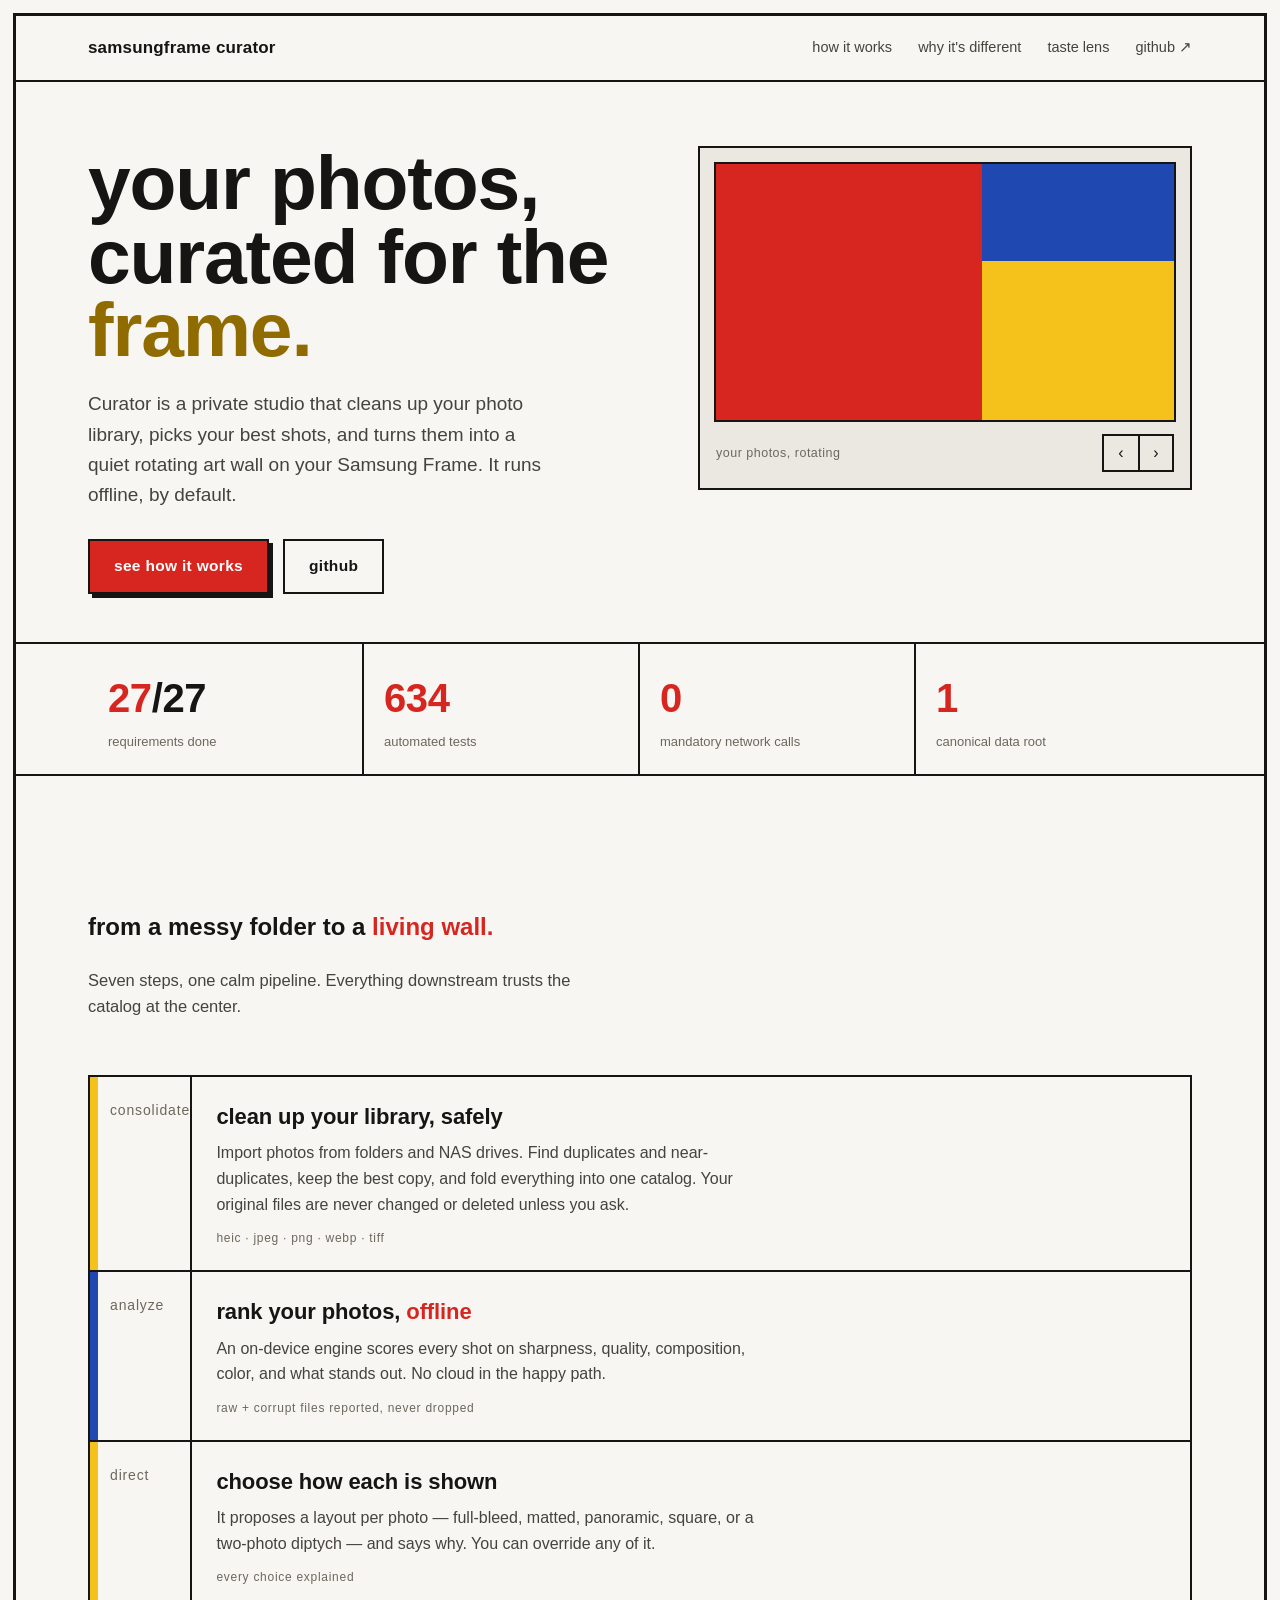
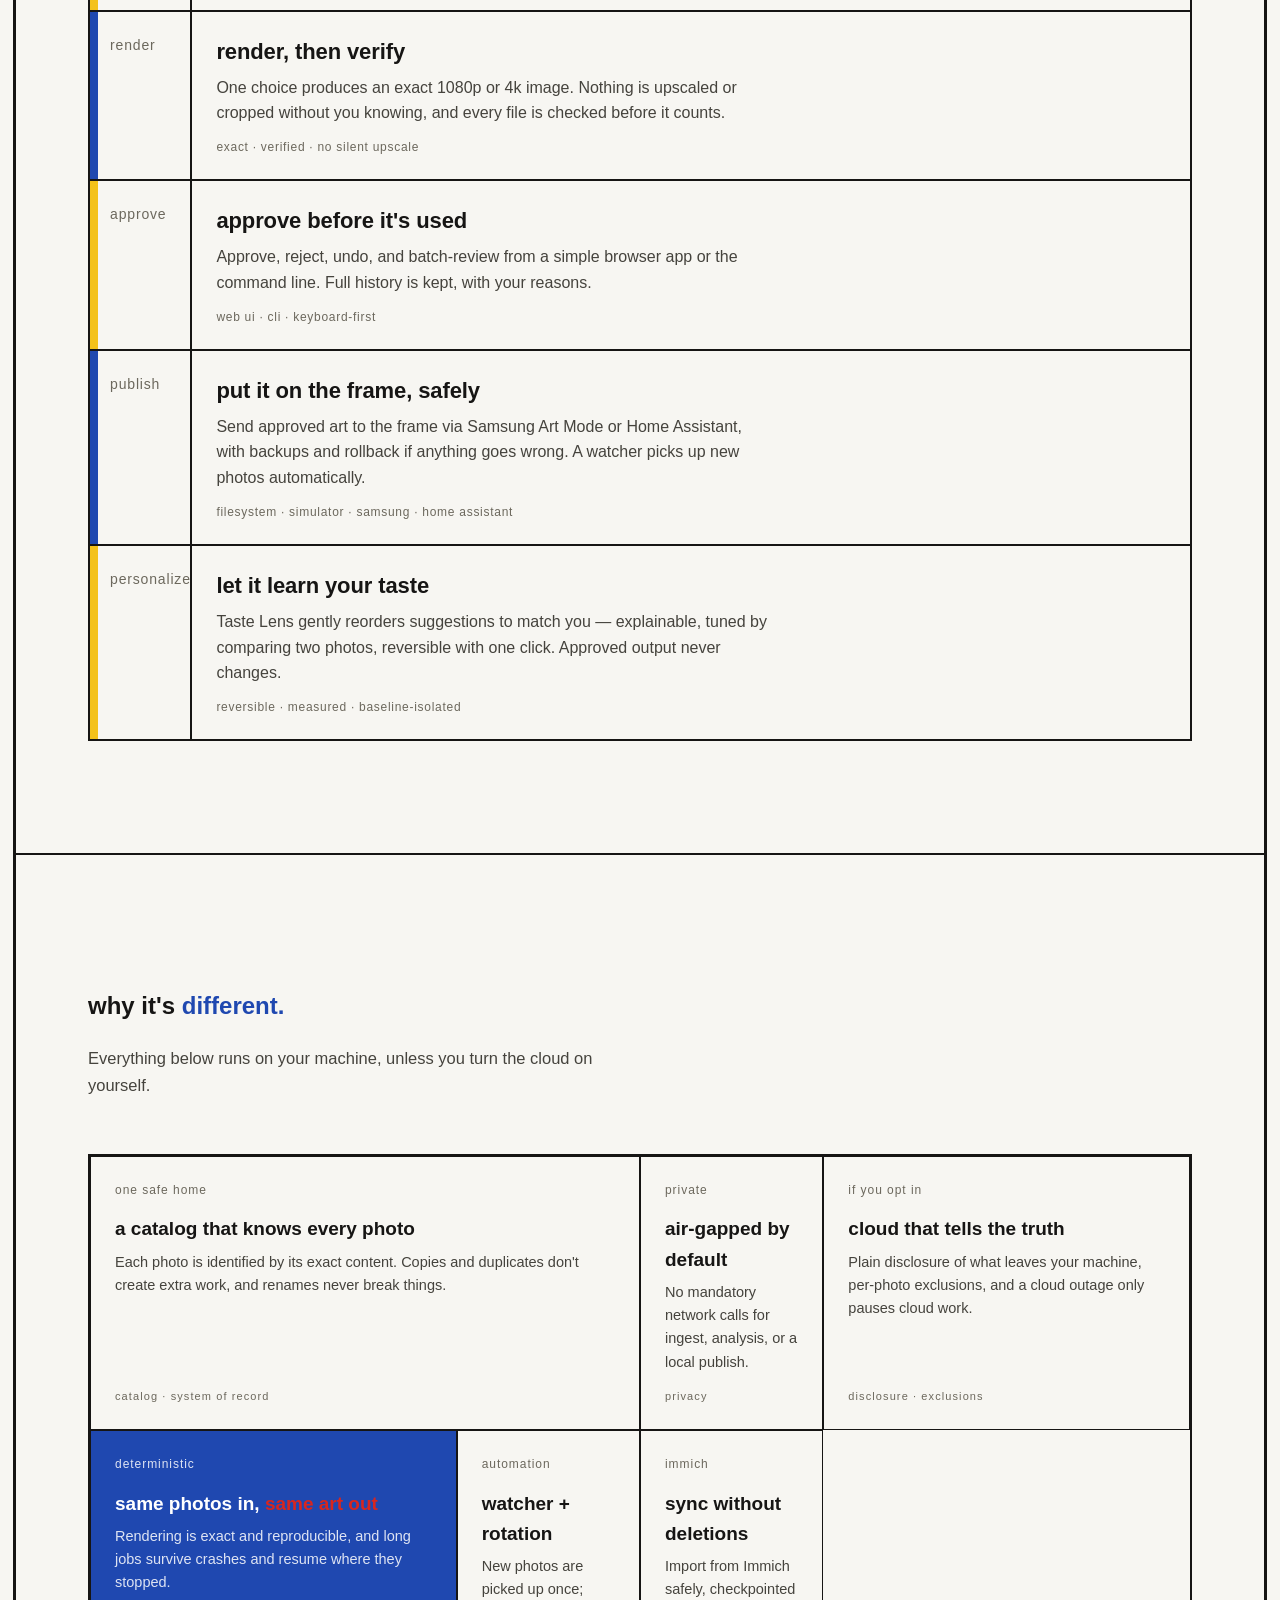
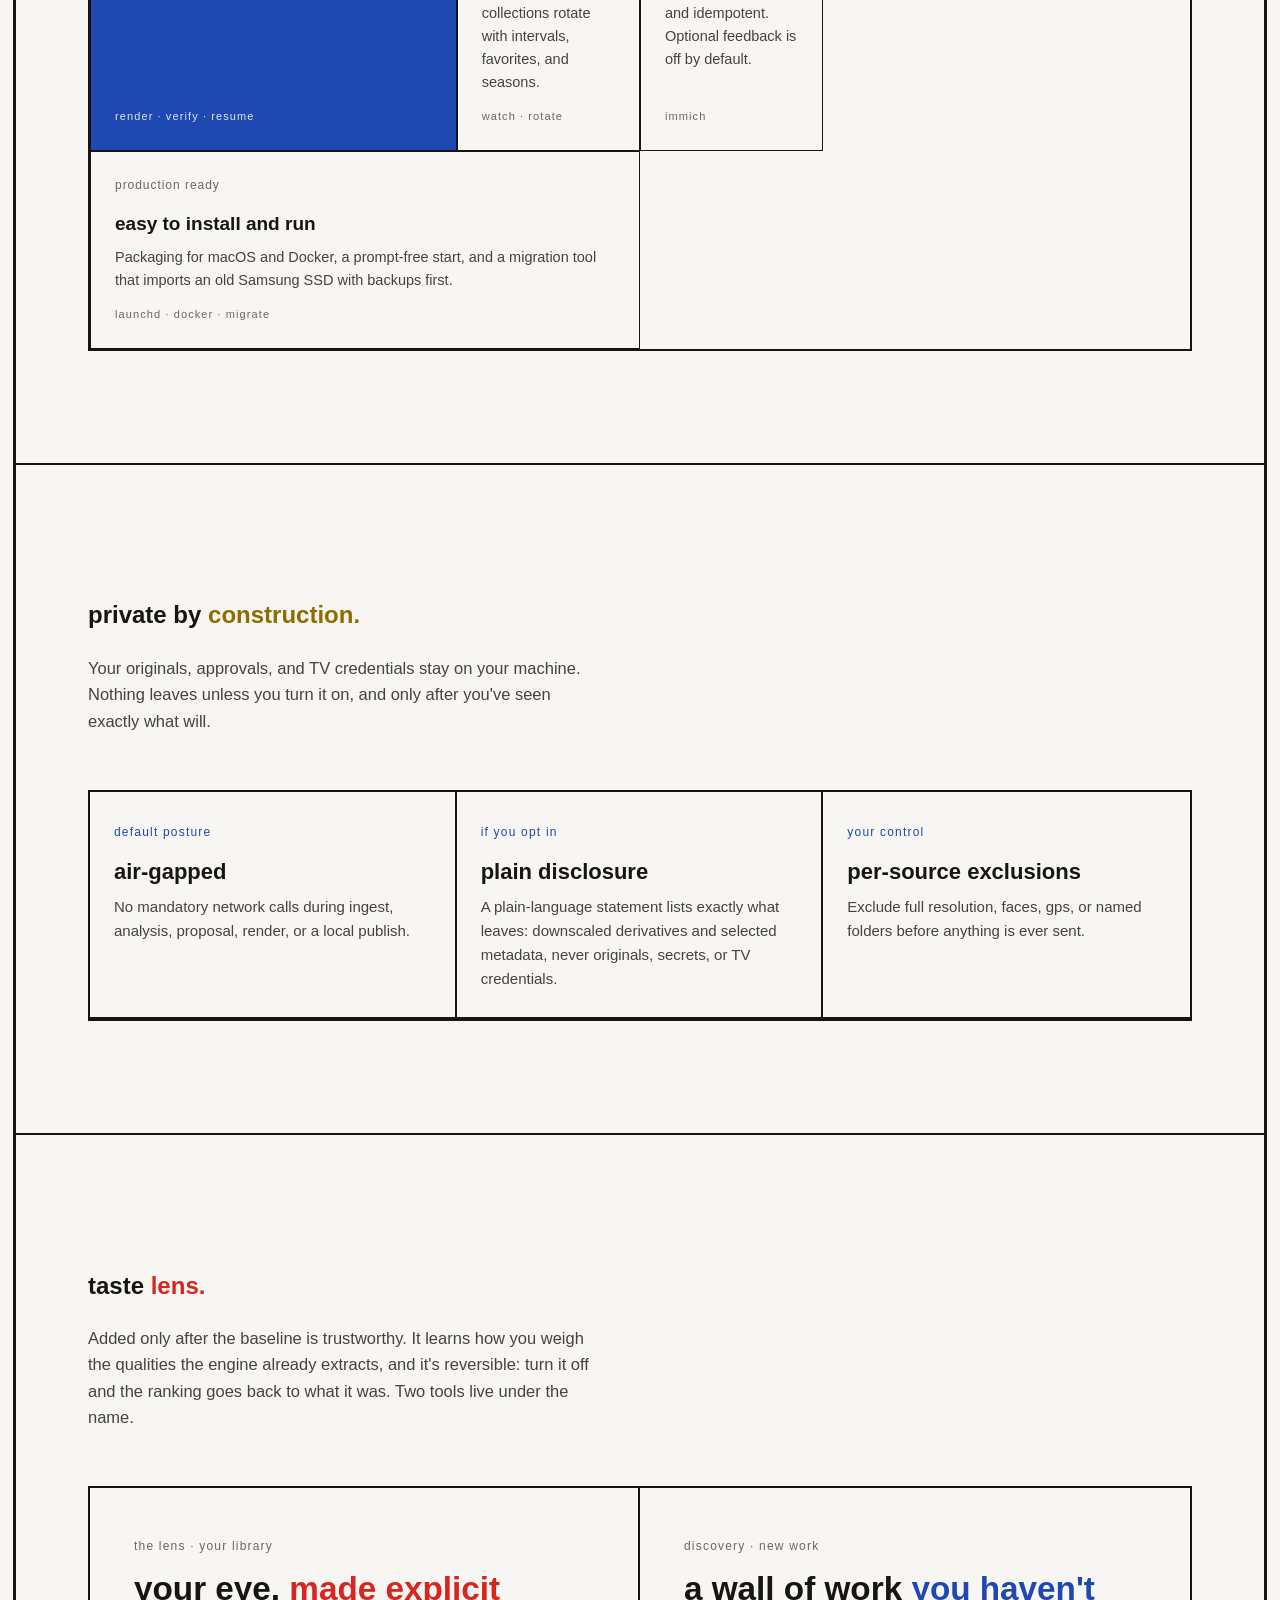
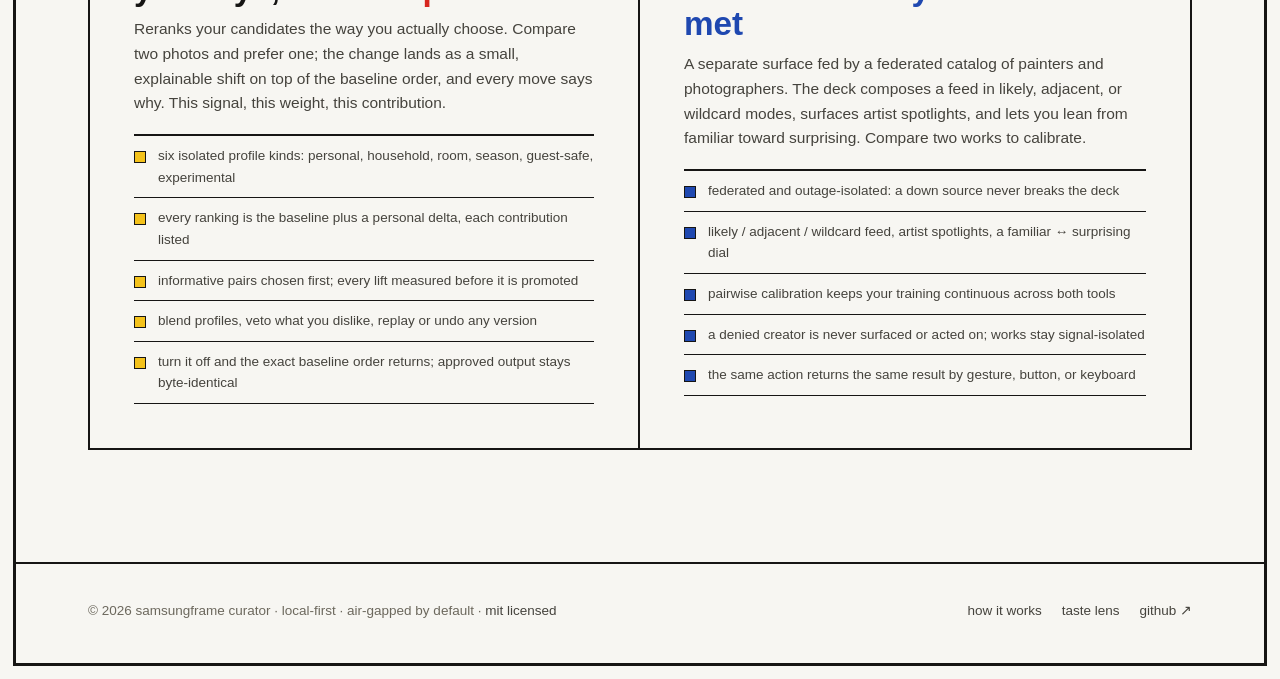
==== docs/index.html @ 58da8a94 "docs: redesign landing page as a Rietveld/De Stijl sliding-plane composition (impeccable v4.0.4)" ====
<!DOCTYPE html>
<html lang="en">
<head>
<meta charset="utf-8" />
<meta name="viewport" content="width=device-width, initial-scale=1" />
<meta name="color-scheme" content="light" />
<meta name="description" content="SamsungFrame Curator — a private, offline studio that turns your photo library into a rotating art wall on a Samsung Frame." />
<title>SamsungFrame Curator — your photos, curated for the frame</title>
<style>
  :root{
    --paper:#f7f6f2;
    --plane:#eae8e1;
    --plane-2:#d8d5cb;
    --ink:#161514;
    --ink-soft:#45433d;
    --mute:#6c685d;
    --yellow-ink:#8f6b00;
    --line:#161514;
    --red:#d7261f;
    --yellow:#f4c21b;
    --blue:#1f48b0;
    --r:0px;
    --font:"Futura","Century Gothic","Trebuchet MS","Helvetica Neue",Arial,sans-serif;
  }
  *{box-sizing:border-box}
  html{scroll-behavior:smooth}
  body{
    margin:0;background:var(--paper);color:var(--ink);
    font-family:var(--font);line-height:1.6;-webkit-font-smoothing:antialiased;
    -webkit-text-size-adjust:100%;text-rendering:optimizeLegibility;
  }
  /* the frame: one black structural border around the whole composition */
  .frame-shell{border:2px solid var(--ink);margin:14px;outline:1px solid var(--ink)}
  .frame-shell>*{border:0}
  a{color:var(--ink);text-decoration:none;border-bottom:1px solid transparent}
  a:hover{border-bottom-color:var(--ink)}
  ::selection{background:var(--yellow);color:var(--ink)}

  .wrap{max-width:1200px;margin:0 auto;padding:0 clamp(18px,4vw,48px)}
  .mono{font-variant-numeric:tabular-nums}

  /* nav: one continuous plane, partition by black rules */
  nav.nav{border-bottom:2px solid var(--ink)}
  .nav-inner{display:flex;align-items:center;justify-content:space-between;height:64px;gap:16px}
  .brand{font-size:17px;font-weight:600;letter-spacing:.01em;text-transform:lowercase}
  .brand b{font-weight:600}
  .nav-links{display:flex;gap:26px;font-size:14.5px}
  .nav-links a{color:var(--ink-soft);border-bottom:0}
  .nav-links a:hover{color:var(--ink);border-bottom:2px solid var(--ink)}
  @media(max-width:760px){.nav-links{display:none}}

  /* ---------- first viewport: the room ---------- */
  header.hero{padding:clamp(28px,5vw,64px) 0 clamp(24px,4vw,48px)}
  .hero-inner{display:grid;grid-template-columns:minmax(0,1.05fr) minmax(0,.95fr);gap:clamp(24px,5vw,64px);align-items:start}
  h1{
    margin:0 0 22px;font-size:clamp(40px,6vw,78px);line-height:.96;letter-spacing:-.015em;
    font-weight:600;text-transform:lowercase;text-wrap:balance;
  }
  h1 .red{color:var(--red)}
  h1 .blue{color:var(--blue)}
  h1 .yellow{color:var(--yellow-ink)}
  .lede{margin:0 0 28px;font-size:clamp(16px,1.8vw,19px);color:var(--ink-soft);max-width:44ch}
  .cta-row{display:flex;gap:14px;align-items:center;flex-wrap:wrap}
  /* primary color only on the moving edge: the CTA is a red plane */
  .cta{
    display:inline-block;padding:13px 24px;background:var(--red);color:#fff;
    font-weight:600;font-size:15.5px;letter-spacing:.02em;border:2px solid var(--ink);
    text-transform:lowercase;box-shadow:4px 4px 0 var(--ink);transition:transform .14s ease-out;
  }
  .cta:hover{transform:translate(1px,1px);border-bottom:2px solid var(--ink)}
  .cta:active{transform:translate(3px,3px);box-shadow:1px 1px 0 var(--ink)}
  .cta.ghost{background:var(--paper);color:var(--ink);box-shadow:none}
  .cta.ghost:hover{background:var(--plane)}

  /* the frame-on-the-page: a live art plane you operate */
  .stage{position:relative;border:2px solid var(--ink);background:var(--plane);padding:14px}
  .art-pane{position:relative;aspect-ratio:16/9;overflow:hidden;border:2px solid var(--ink);background:#eeece4}
  .art-pane .photo{
    position:absolute;inset:0;transition:transform .45s cubic-bezier(.16,1,.3,1),opacity .45s;
  }
  .art-pane .photo.p1{transform:translateX(0);opacity:1}
  .art-pane .photo.p2{transform:translateX(102%);opacity:0}
  /* each "artwork" is a De Stijl composition in the world's palette */
  .comp{width:100%;height:100%;position:relative;overflow:hidden}
  .comp.c1{background:var(--paper)}
  .comp.c1 .b1{position:absolute;left:0;top:0;width:58%;height:100%;background:var(--red)}
  .comp.c1 .b2{position:absolute;right:0;bottom:0;width:42%;height:62%;background:var(--yellow)}
  .comp.c1 .b3{position:absolute;right:0;top:0;width:42%;height:38%;background:var(--blue)}
  .comp.c2{background:var(--paper)}
  .comp.c2 .b1{position:absolute;left:0;bottom:0;width:100%;height:24%;background:var(--ink)}
  .comp.c2 .b2{position:absolute;right:12%;top:0;width:26%;height:100%;background:var(--red)}
  .comp.c3{background:var(--plane-2)}
  .comp.c3 .b1{position:absolute;inset:0 0 0 0;background:radial-gradient(120% 100% at 70% 10%,var(--yellow),var(--red) 60%,var(--blue) 120%)}
  .stage-caption{display:flex;justify-content:space-between;align-items:center;gap:12px;padding:12px 2px 2px}
  .stage-caption .label{font-size:12.5px;letter-spacing:.04em;color:var(--mute);text-transform:lowercase}
  .stage-ctrl{display:flex;gap:0;border:2px solid var(--ink)}
  .stage-ctrl button{
    appearance:none;border:0;background:transparent;cursor:pointer;padding:0;width:34px;height:34px;
    font:inherit;color:var(--ink);display:grid;place-items:center;font-size:16px;
  }
  .stage-ctrl button + button{border-left:2px solid var(--ink)}
  .stage-ctrl button:hover{background:var(--yellow)}
  .stage-ctrl button:focus-visible{outline:2px solid var(--blue);outline-offset:-2px}

  /* ---------- metric band: a row of planes ---------- */
  .metrics{border-top:2px solid var(--ink);border-bottom:2px solid var(--ink)}
  .metrics .row{display:grid;grid-template-columns:repeat(4,1fr)}
  .metric{border-right:2px solid var(--ink);padding:22px 20px;background:var(--paper)}
  .metric:last-child{border-right:0}
  .metric b{font-size:clamp(26px,3.4vw,40px);font-weight:600;letter-spacing:-.01em}
  .metric b span{color:var(--red)}
  .metric small{display:block;font-size:13px;color:var(--mute);margin-top:2px;text-transform:lowercase}
  @media(max-width:760px){.metrics .row{grid-template-columns:repeat(2,1fr)}.metric:nth-child(2){border-right:0}}

  /* ---------- sections ---------- */
  section.block{padding:clamp(56px,9vw,112px) 0;border-bottom:2px solid var(--ink)}
  .sec-head{max-width:60ch;margin-bottom:clamp(30px,5vw,56px)}
  h2.sec{margin:0 0 12px;font-size:clamp(30px,4.6vw,56px);line-height:1.0;letter-spacing:-.012em;font-weight:600;text-transform:lowercase}
  .sec-sub{margin:0;font-size:16.5px;color:var(--ink-soft);max-width:56ch}

  /* the pipeline as sliding planes */
  .pipe{display:grid;grid-template-columns:1fr;border:2px solid var(--ink)}
  .step{display:grid;grid-template-columns:clamp(56px,8vw,120px) 1fr;border-bottom:2px solid var(--ink);background:var(--paper);position:relative}
  .step:last-child{border-bottom:0}
  .step .no{display:flex;align-items:flex-start;padding:22px 0 22px 20px;font-size:14px;letter-spacing:.06em;color:var(--mute);text-transform:lowercase;border-right:2px solid var(--ink)}
  .step .body{padding:22px 24px}
  .step h3{margin:0 0 6px;font-size:22px;font-weight:600;letter-spacing:-.005em;text-transform:lowercase}
  .step h3 em{font-style:normal;color:var(--red)}
  .step p{margin:0;max-width:62ch;color:var(--ink-soft)}
  .step .meta{margin-top:12px;font-size:12px;letter-spacing:.06em;color:var(--mute);text-transform:lowercase}
  /* a color joint on the moving edge of every other step */
  .step:nth-child(odd)::before{content:"";position:absolute;left:0;top:0;bottom:0;width:8px;background:var(--yellow)}
  .step:nth-child(even)::before{content:"";position:absolute;left:0;top:0;bottom:0;width:8px;background:var(--blue)}
  @media(max-width:760px){.step{grid-template-columns:1fr}.step .no{border-right:0;padding:16px 20px 0}}

  /* features: a De Stijl composition grid */
  .compo{display:grid;grid-template-columns:repeat(6,1fr);gap:0;border:2px solid var(--ink)}
  .cell{border:1px solid var(--ink);padding:24px;background:var(--paper);display:flex;flex-direction:column;min-height:170px}
  .cell .tag{margin-bottom:14px;font-size:12px;letter-spacing:.08em;color:var(--mute);text-transform:lowercase}
  .cell h3{margin:0 0 6px;font-size:19px;font-weight:600;text-transform:lowercase}
  .cell h3 em{font-style:normal;color:var(--red)}
  .cell p{margin:0;font-size:14.5px;color:var(--ink-soft)}
  .cell .idx{margin-top:auto;padding-top:14px;font-size:11px;letter-spacing:.1em;color:var(--mute);text-transform:lowercase}
  .cell.wide3{grid-column:span 3}
  .cell.wide2{grid-column:span 2}
  .cell.red{background:var(--red);color:#fff}
  .cell.red .tag,.cell.red p,.cell.red .idx{color:rgba(255,255,255,.85)}
  .cell.red h3 em{color:#ffe08a}
  .cell.yellow{background:var(--yellow);color:var(--ink)}
  .cell.yellow .tag,.cell.yellow p,.cell.yellow .idx{color:rgba(22,21,20,.78)}
  .cell.blue{background:var(--blue);color:#fff}
  .cell.blue .tag,.cell.blue p,.cell.blue .idx{color:rgba(255,255,255,.85)}
  .cell.ink{background:var(--ink);color:var(--paper)}
  .cell.ink .tag,.cell.ink p,.cell.ink .idx{color:rgba(247,246,242,.72)}
  @media(max-width:860px){.compo{grid-template-columns:1fr}.cell.wide3,.cell.wide2{grid-column:span 1}}

  /* principles */
  .principles{display:grid;grid-template-columns:repeat(3,1fr);gap:0;border:2px solid var(--ink)}
  .principle{padding:26px 24px;border-right:2px solid var(--ink);border-bottom:2px solid var(--ink);background:var(--paper)}
  .principle:last-child{border-right:0}
  .principle .pno{font-size:12px;letter-spacing:.1em;color:var(--blue);text-transform:lowercase}
  .principle h3{margin:10px 0 6px;font-size:22px;font-weight:600;text-transform:lowercase}
  .principle p{margin:0;font-size:15px;color:var(--ink-soft)}
  @media(max-width:760px){.principles{grid-template-columns:1fr}.principle{border-right:0}}

  /* taste: two sliding planes */
  .duo{display:grid;grid-template-columns:1fr 1fr;gap:0;border:2px solid var(--ink)}
  .panel{border-right:2px solid var(--ink);padding:clamp(26px,4vw,44px);background:var(--paper)}
  .panel:last-child{border-right:0}
  .panel .pmeta{font-size:12px;letter-spacing:.1em;color:var(--mute);text-transform:lowercase}
  .panel h3{margin:14px 0 10px;font-size:clamp(24px,2.6vw,34px);line-height:1.05;font-weight:600;text-transform:lowercase}
  .panel h3 em{font-style:normal;color:var(--red)}
  .panel > p{margin:0 0 18px;color:var(--ink-soft);font-size:15.5px}
  .panel .dlist{list-style:none;margin:0;padding:0;border-top:2px solid var(--ink)}
  .panel .dlist li{display:flex;gap:12px;padding:9px 0;border-bottom:1px solid var(--ink);font-size:13.5px;color:var(--ink-soft)}
  .panel .dlist li::before{content:"";width:10px;height:10px;flex:0 0 auto;margin-top:6px;background:var(--yellow);border:1px solid var(--ink)}
  .panel.blue h3 em{color:var(--blue)}
  .panel.blue .dlist li::before{background:var(--blue)}
  @media(max-width:760px){.duo{grid-template-columns:1fr}.panel{border-right:0;border-bottom:2px solid var(--ink)}.panel:last-child{border-bottom:0}}

  footer{border-top:2px solid var(--ink);padding:36px 0 40px}
  .foot{display:flex;justify-content:space-between;gap:16px;flex-wrap:wrap;color:var(--mute);font-size:13.5px}
  .foot .right{display:flex;gap:20px}
  .foot a{color:var(--ink-soft)}

  /* sliding reveals — safe by default: only the .js-io class (added by JS
     when IntersectionObserver is confirmed) opts into hiding + animating */
  html:not(.js-io) .slide{opacity:1;transform:none}
  .js-io .slide{opacity:0}
  .js-io .slide.from-l{transform:translateX(-28px)}
  .js-io .slide.from-r{transform:translateX(28px)}
  .js-io .slide.in{opacity:1;transform:none;transition:opacity .5s ease-out,transform .5s cubic-bezier(.16,1,.3,1)}

  @media(prefers-reduced-motion:reduce){
    html{scroll-behavior:auto}
    .slide,.slide.from-l,.slide.from-r{opacity:1;transform:none;transition:none}
    .art-pane .photo{transition:none}
  }
</style>
</head>
<body>
<!-- THESIS: A composition you operate, in the language of De Stijl — the page is one continuous room of sliding planes, not a hero-with-cards. It refuses the category default of a dark tool landing with a feature grid. OWN-WORLD: white and gray planes on paper, black structural frame lines around every plane, red/yellow/blue rationed strictly to the edges that actually move (the CTA, the live frame demo, section joints). Lowercase geometric sans (Futura) set flush to plane edges; text blocks are rectangles in the composition; asymmetric balance ruled by primary-color joints. STORY: a frame owner understands their photos become a quiet rotating art wall that runs offline, is exact, and learns taste — and they can operate the composition (slide the art plane) to feel it. FIRST VIEWPORT: left column, lowercase headline with the three primary colors on key words, one-line lede, red CTA plane; right column, a live framed art plane with a slide control — the mechanism demonstrated at the scale it has in life. FORM: Rietveld sliding planes, position 5 of the grounded list, seed key 73dbfddf. FINISH: unreviewed and undocumented is unfinished; this build ends with the finish review, the verdict, and DESIGN.md. -->
<div class="frame-shell">

<nav class="nav">
  <div class="wrap nav-inner">
    <div class="brand">samsungframe <b>curator</b></div>
    <div class="nav-links">
      <a href="#how">how it works</a>
      <a href="#why">why it's different</a>
      <a href="#taste">taste lens</a>
      <a href="https://github.com/rohanpandula/samsungframe-curator" target="_blank" rel="noopener">github ↗</a>
    </div>
  </div>
</nav>

<header class="hero">
  <div class="wrap hero-inner">
    <div>
      <h1>your photos,<br>curated for the <span class="yellow">frame.</span></h1>
      <p class="lede">Curator is a private studio that cleans up your photo library, picks your best shots, and turns them into a quiet rotating art wall on your Samsung Frame. It runs offline, by default.</p>
      <div class="cta-row">
        <a class="cta" href="#how">see how it works</a>
        <a class="cta ghost" href="https://github.com/rohanpandula/samsungframe-curator" target="_blank" rel="noopener">github</a>
      </div>
    </div>
    <div class="stage slide from-r">
      <div class="art-pane" aria-label="demo: your photos rotating on the frame">
        <div class="photo p1"><div class="comp c1"><div class="b1"></div><div class="b2"></div><div class="b3"></div></div></div>
        <div class="photo p2"><div class="comp c2"><div class="b1"></div><div class="b2"></div></div></div>
        <div class="photo p2"><div class="comp c3"><div class="b1"></div></div></div>
      </div>
      <div class="stage-caption">
        <span class="label">your photos, rotating</span>
        <div class="stage-ctrl" role="group" aria-label="rotate demo artwork">
          <button type="button" aria-label="previous artwork">‹</button>
          <button type="button" aria-label="next artwork">›</button>
        </div>
      </div>
    </div>
  </div>
</header>

<section class="metrics" aria-label="project status">
  <div class="wrap">
    <div class="row">
      <div class="metric"><b><span>27</span>/27</b><small>requirements done</small></div>
      <div class="metric"><b><span>634</span></b><small>automated tests</small></div>
      <div class="metric"><b><span>0</span></b><small>mandatory network calls</small></div>
      <div class="metric"><b><span>1</span></b><small>canonical data root</small></div>
    </div>
  </div>
</section>

<section class="block" id="how">
  <div class="wrap">
    <div class="sec-head slide">
      <h2>from a messy folder to a <span style="color:var(--red)">living wall.</span></h2>
      <p class="sec-sub">Seven steps, one calm pipeline. Everything downstream trusts the catalog at the center.</p>
    </div>
    <div class="pipe">
      <div class="step slide"><span class="no">consolidate</span><div class="body"><h3>clean up your library, safely</h3><p>Import photos from folders and NAS drives. Find duplicates and near-duplicates, keep the best copy, and fold everything into one catalog. Your original files are never changed or deleted unless you ask.</p><div class="meta">heic · jpeg · png · webp · tiff</div></div></div>
      <div class="step slide"><span class="no">analyze</span><div class="body"><h3>rank your photos, <em>offline</em></h3><p>An on-device engine scores every shot on sharpness, quality, composition, color, and what stands out. No cloud in the happy path.</p><div class="meta">raw + corrupt files reported, never dropped</div></div></div>
      <div class="step slide"><span class="no">direct</span><div class="body"><h3>choose how each is shown</h3><p>It proposes a layout per photo — full-bleed, matted, panoramic, square, or a two-photo diptych — and says why. You can override any of it.</p><div class="meta">every choice explained</div></div></div>
      <div class="step slide"><span class="no">render</span><div class="body"><h3>render, then verify</h3><p>One choice produces an exact 1080p or 4k image. Nothing is upscaled or cropped without you knowing, and every file is checked before it counts.</p><div class="meta">exact · verified · no silent upscale</div></div></div>
      <div class="step slide"><span class="no">approve</span><div class="body"><h3>approve before it's used</h3><p>Approve, reject, undo, and batch-review from a simple browser app or the command line. Full history is kept, with your reasons.</p><div class="meta">web ui · cli · keyboard-first</div></div></div>
      <div class="step slide"><span class="no">publish</span><div class="body"><h3>put it on the frame, safely</h3><p>Send approved art to the frame via Samsung Art Mode or Home Assistant, with backups and rollback if anything goes wrong. A watcher picks up new photos automatically.</p><div class="meta">filesystem · simulator · samsung · home assistant</div></div></div>
      <div class="step slide"><span class="no">personalize</span><div class="body"><h3>let it learn your taste</h3><p>Taste Lens gently reorders suggestions to match you — explainable, tuned by comparing two photos, reversible with one click. Approved output never changes.</p><div class="meta">reversible · measured · baseline-isolated</div></div></div>
    </div>
  </div>
</section>

<section class="block" id="why">
  <div class="wrap">
    <div class="sec-head slide">
      <h2>why it's <span style="color:var(--blue)">different.</span></h2>
      <p class="sec-sub">Everything below runs on your machine, unless you turn the cloud on yourself.</p>
    </div>
    <div class="compo">
      <div class="cell wide3 slide"><span class="tag">one safe home</span><h3>a catalog that knows every photo</h3><p>Each photo is identified by its exact content. Copies and duplicates don't create extra work, and renames never break things.</p><span class="idx">catalog · system of record</span></div>
      <div class="cell slide"><span class="tag">private</span><h3>air-gapped by default</h3><p>No mandatory network calls for ingest, analysis, or a local publish.</p><span class="idx">privacy</span></div>
      <div class="cell wide2 slide"><span class="tag">if you opt in</span><h3>cloud that tells the truth</h3><p>Plain disclosure of what leaves your machine, per-photo exclusions, and a cloud outage only pauses cloud work.</p><span class="idx">disclosure · exclusions</span></div>
      <div class="cell wide2 blue slide"><span class="tag">deterministic</span><h3>same photos in, <em>same art out</em></h3><p>Rendering is exact and reproducible, and long jobs survive crashes and resume where they stopped.</p><span class="idx">render · verify · resume</span></div>
      <div class="cell slide"><span class="tag">automation</span><h3>watcher + rotation</h3><p>New photos are picked up once; collections rotate with intervals, favorites, and seasons.</p><span class="idx">watch · rotate</span></div>
      <div class="cell slide"><span class="tag">immich</span><h3>sync without deletions</h3><p>Import from Immich safely, checkpointed and idempotent. Optional feedback is off by default.</p><span class="idx">immich</span></div>
      <div class="cell wide3 slide"><span class="tag">production ready</span><h3>easy to install and run</h3><p>Packaging for macOS and Docker, a prompt-free start, and a migration tool that imports an old Samsung SSD with backups first.</p><span class="idx">launchd · docker · migrate</span></div>
    </div>
  </div>
</section>

<section class="block" id="principles">
  <div class="wrap">
    <div class="sec-head slide">
      <h2>private by <span style="color:var(--yellow-ink)">construction.</span></h2>
      <p class="sec-sub">Your originals, approvals, and TV credentials stay on your machine. Nothing leaves unless you turn it on, and only after you've seen exactly what will.</p>
    </div>
    <div class="principles">
      <div class="principle slide"><span class="pno">default posture</span><h3>air-gapped</h3><p>No mandatory network calls during ingest, analysis, proposal, render, or a local publish.</p></div>
      <div class="principle slide"><span class="pno">if you opt in</span><h3>plain disclosure</h3><p>A plain-language statement lists exactly what leaves: downscaled derivatives and selected metadata, never originals, secrets, or TV credentials.</p></div>
      <div class="principle slide"><span class="pno">your control</span><h3>per-source exclusions</h3><p>Exclude full resolution, faces, gps, or named folders before anything is ever sent.</p></div>
    </div>
  </div>
</section>

<section class="block" id="taste">
  <div class="wrap">
    <div class="sec-head slide">
      <h2>taste <span style="color:var(--red)">lens.</span></h2>
      <p class="sec-sub">Added only after the baseline is trustworthy. It learns how you weigh the qualities the engine already extracts, and it's reversible: turn it off and the ranking goes back to what it was. Two tools live under the name.</p>
    </div>
    <div class="duo">
      <div class="panel slide">
        <span class="pmeta">the lens · your library</span>
        <h3>your eye, <em>made explicit</em></h3>
        <p>Reranks your candidates the way you actually choose. Compare two photos and prefer one; the change lands as a small, explainable shift on top of the baseline order, and every move says why. This signal, this weight, this contribution.</p>
        <ul class="dlist">
          <li>six isolated profile kinds: personal, household, room, season, guest-safe, experimental</li>
          <li>every ranking is the baseline plus a personal delta, each contribution listed</li>
          <li>informative pairs chosen first; every lift measured before it is promoted</li>
          <li>blend profiles, veto what you dislike, replay or undo any version</li>
          <li>turn it off and the exact baseline order returns; approved output stays byte-identical</li>
        </ul>
      </div>
      <div class="panel blue slide">
        <span class="pmeta">discovery · new work</span>
        <h3>a wall of work <em>you haven't met</em></h3>
        <p>A separate surface fed by a federated catalog of painters and photographers. The deck composes a feed in likely, adjacent, or wildcard modes, surfaces artist spotlights, and lets you lean from familiar toward surprising. Compare two works to calibrate.</p>
        <ul class="dlist">
          <li>federated and outage-isolated: a down source never breaks the deck</li>
          <li>likely / adjacent / wildcard feed, artist spotlights, a familiar ↔ surprising dial</li>
          <li>pairwise calibration keeps your training continuous across both tools</li>
          <li>a denied creator is never surfaced or acted on; works stay signal-isolated</li>
          <li>the same action returns the same result by gesture, button, or keyboard</li>
        </ul>
      </div>
    </div>
  </div>
</section>

<footer>
  <div class="wrap foot">
    <span>© <span id="year">2026</span> samsungframe curator · local-first · air-gapped by default · <a href="https://github.com/rohanpandula/samsungframe-curator" target="_blank" rel="noopener">mit licensed</a></span>
    <div class="right">
      <a href="#how">how it works</a>
      <a href="#taste">taste lens</a>
      <a href="https://github.com/rohanpandula/samsungframe-curator" target="_blank" rel="noopener">github ↗</a>
    </div>
  </div>
</footer>

</div>
<script>
(function(){
  var y=document.getElementById('year');if(y)y.textContent=new Date().getFullYear();

  // live art plane: slide between De Stijl compositions
  var pane=document.querySelector('.art-pane');
  var photos=Array.prototype.slice.call(pane.querySelectorAll('.photo'));
  var idx=0;
  function show(i){
    idx=(i+photos.length)%photos.length;
    photos.forEach(function(p,k){
      p.classList.remove('p1','p2');
      p.classList.add(k===idx?'p1':'p2');
    });
  }
  var btns=document.querySelectorAll('.stage-ctrl button');
  if(btns.length===2){
    btns[0].addEventListener('click',function(){show(idx-1)});
    btns[1].addEventListener('click',function(){show(idx+1)});
  }

  // sliding reveals — progressive enhancement: only hide when IO is available
  var reduce=window.matchMedia('(prefers-reduced-motion: reduce)').matches;
  var els=document.querySelectorAll('.slide');
  if(reduce||!els.length)return;
  if(!('IntersectionObserver' in window))return; // leave everything visible
  document.documentElement.classList.add('js-io');
  var io=new IntersectionObserver(function(es){
    es.forEach(function(en){if(en.isIntersecting){en.target.classList.add('in');io.unobserve(en.target);}});
  },{threshold:0.12,rootMargin:'0px 0px -8% 0px'});
  els.forEach(function(e){io.observe(e)});
})();
</script>
</body>
</html>
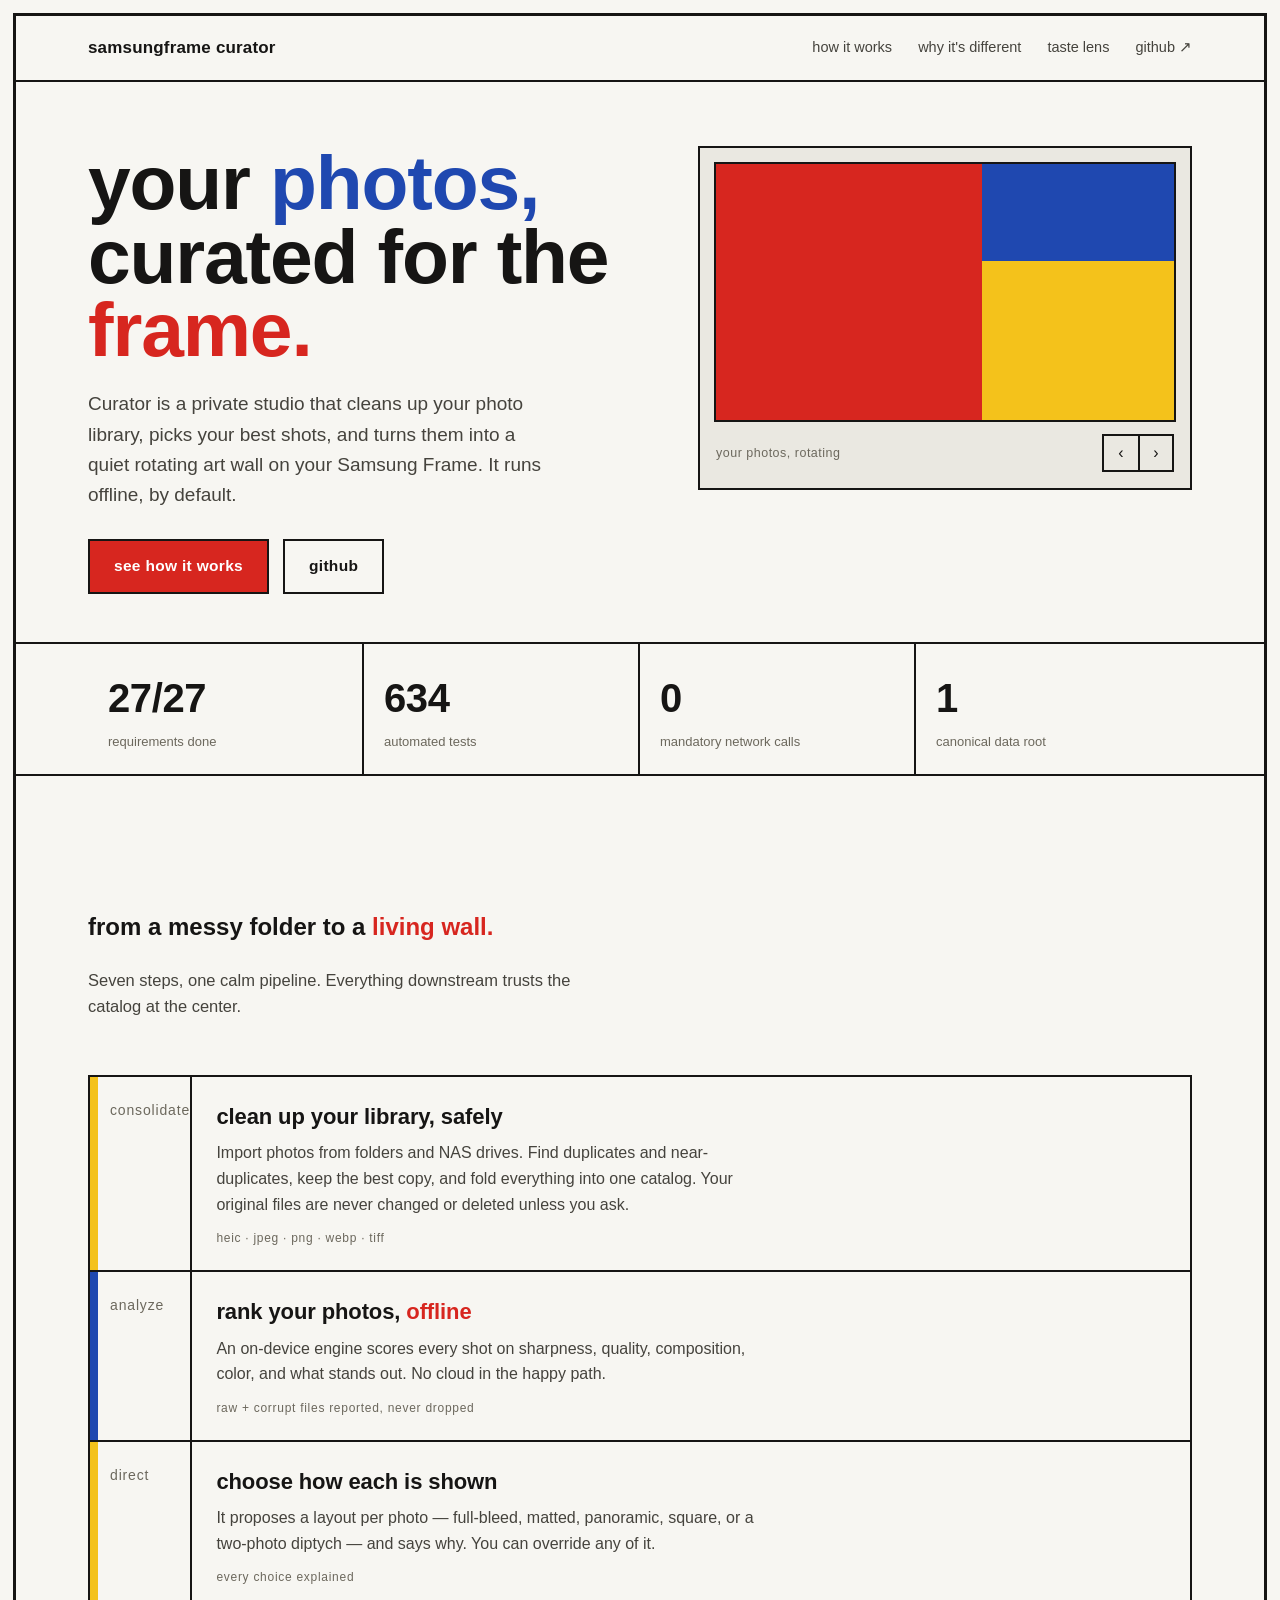
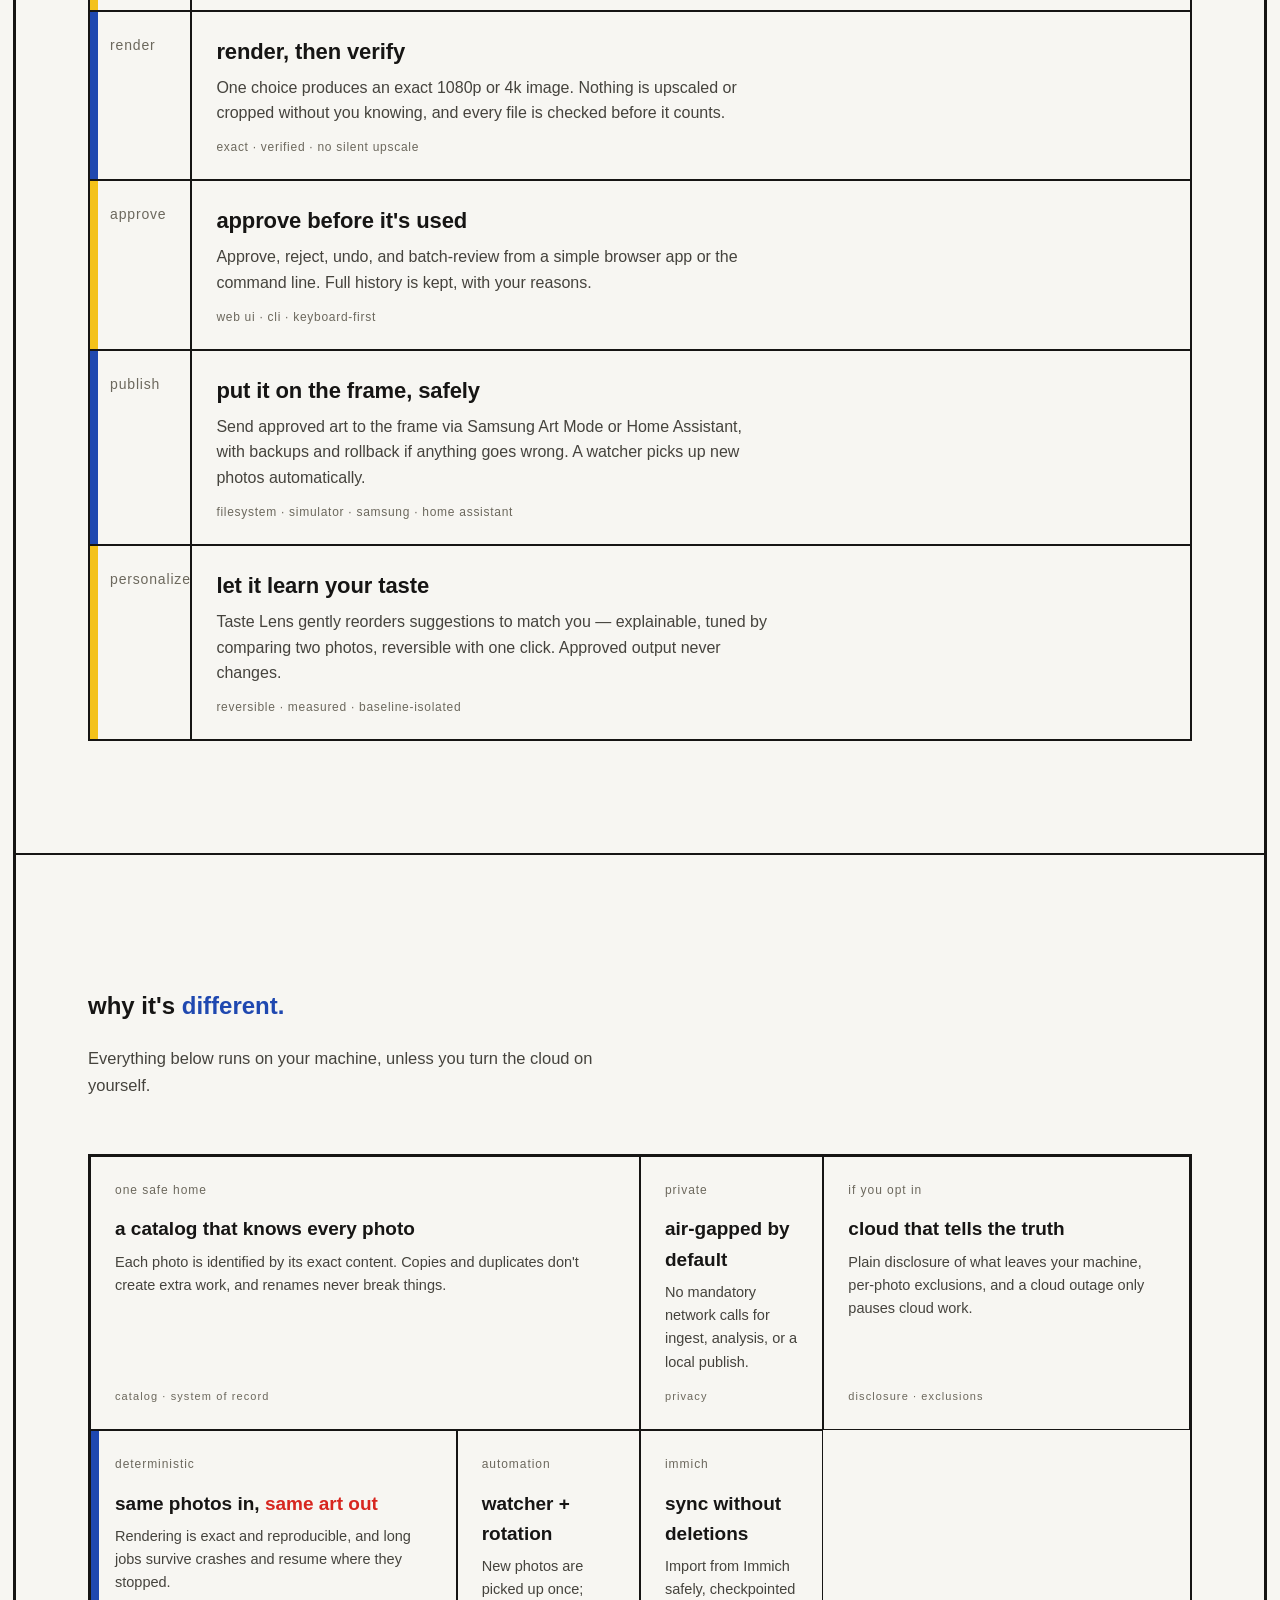
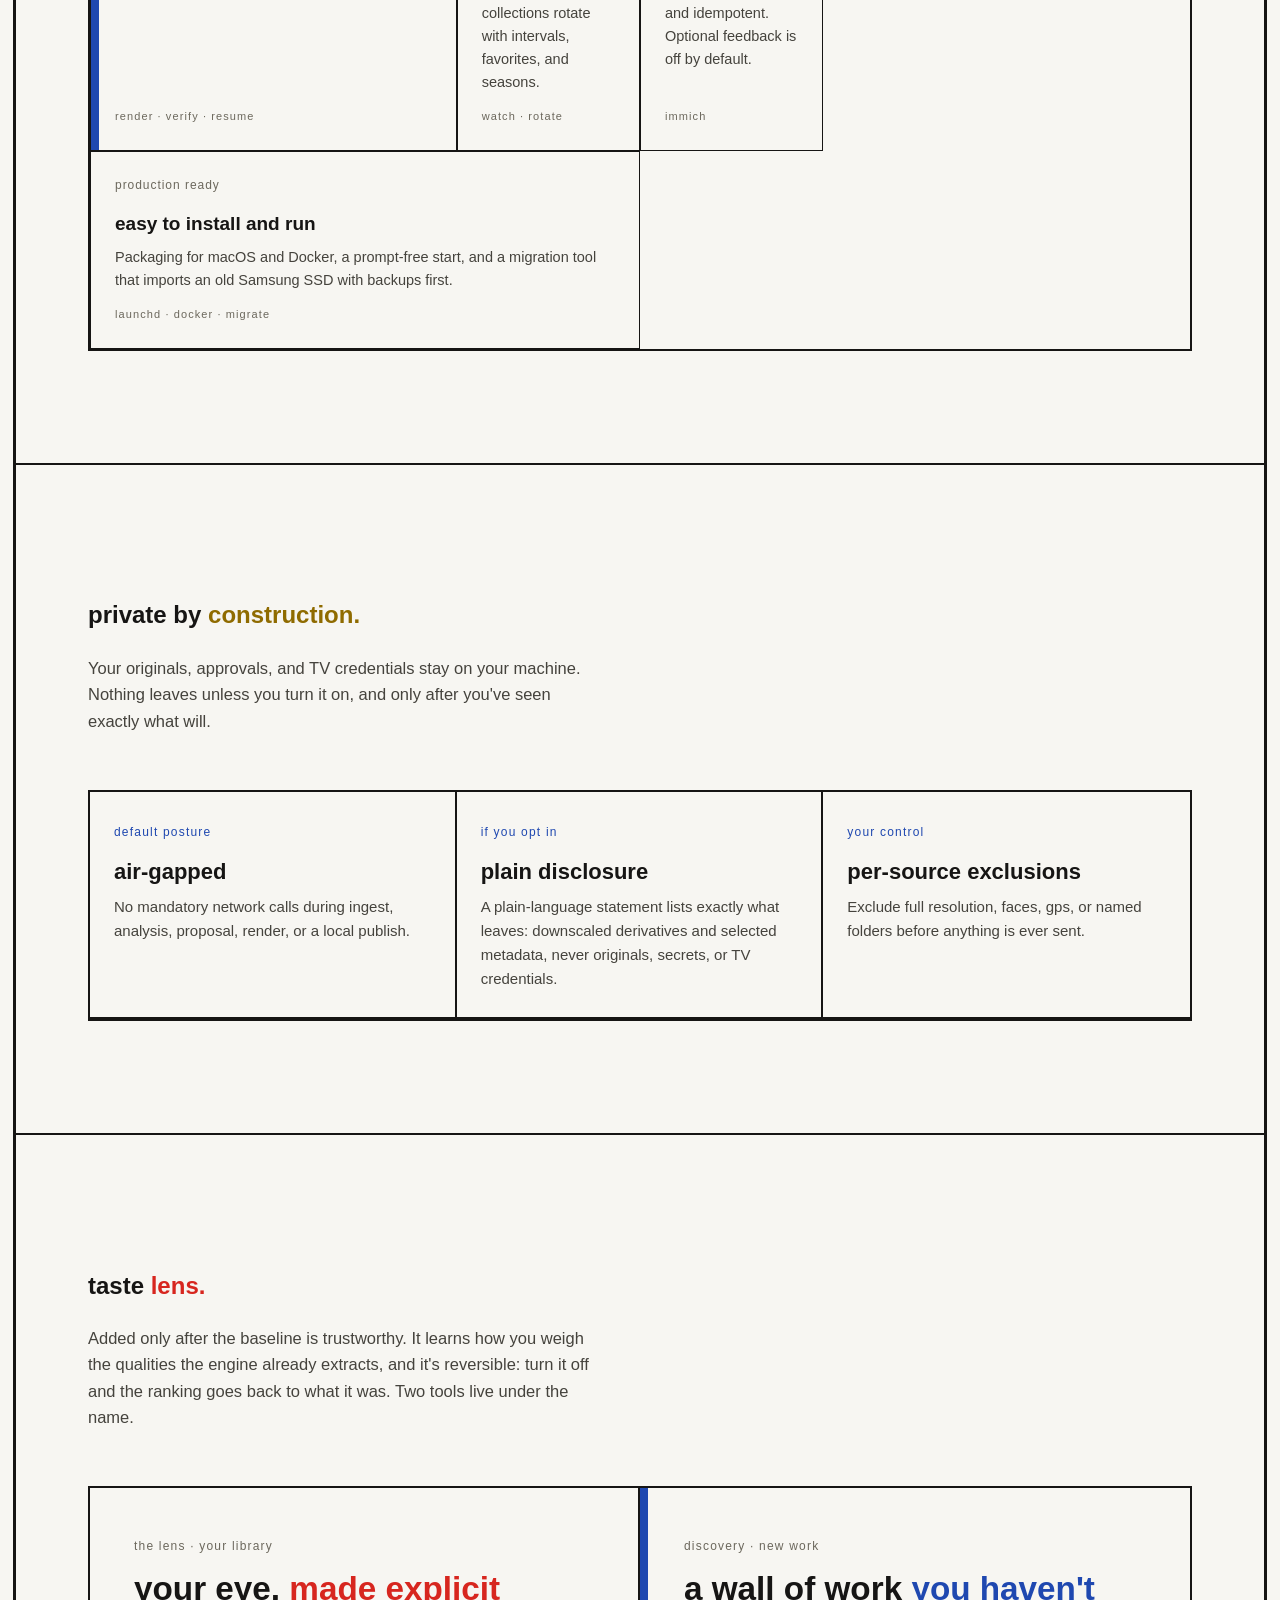
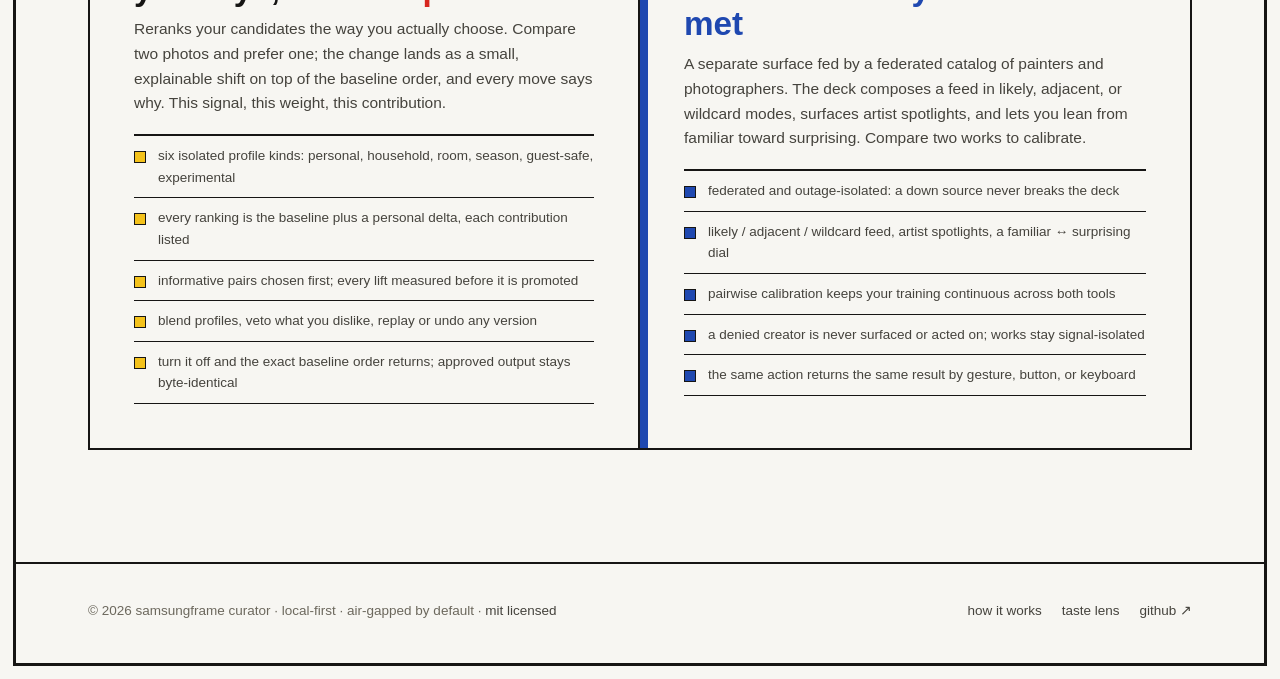
==== commit 11bc295f: "docs: land finish-review fixes (primary colors on h1, flat planes, color on joints only)" ====
--- a/docs/index.html
+++ b/docs/index.html
@@ -65,10 +65,10 @@
   .cta{
     display:inline-block;padding:13px 24px;background:var(--red);color:#fff;
     font-weight:600;font-size:15.5px;letter-spacing:.02em;border:2px solid var(--ink);
-    text-transform:lowercase;box-shadow:4px 4px 0 var(--ink);transition:transform .14s ease-out;
+    text-transform:lowercase;border:2px solid var(--ink);transition:transform .14s ease-out;
   }
   .cta:hover{transform:translate(1px,1px);border-bottom:2px solid var(--ink)}
-  .cta:active{transform:translate(3px,3px);box-shadow:1px 1px 0 var(--ink)}
+  .cta:active{transform:translate(2px,2px)}
   .cta.ghost{background:var(--paper);color:var(--ink);box-shadow:none}
   .cta.ghost:hover{background:var(--plane)}
 
@@ -90,7 +90,8 @@
   .comp.c2 .b1{position:absolute;left:0;bottom:0;width:100%;height:24%;background:var(--ink)}
   .comp.c2 .b2{position:absolute;right:12%;top:0;width:26%;height:100%;background:var(--red)}
   .comp.c3{background:var(--plane-2)}
-  .comp.c3 .b1{position:absolute;inset:0 0 0 0;background:radial-gradient(120% 100% at 70% 10%,var(--yellow),var(--red) 60%,var(--blue) 120%)}
+  .comp.c3 .b1{position:absolute;left:0;top:0;width:62%;height:100%;background:var(--blue)}
+  .comp.c3 .b2{position:absolute;right:0;bottom:0;width:38%;height:58%;background:var(--yellow)}
   .stage-caption{display:flex;justify-content:space-between;align-items:center;gap:12px;padding:12px 2px 2px}
   .stage-caption .label{font-size:12.5px;letter-spacing:.04em;color:var(--mute);text-transform:lowercase}
   .stage-ctrl{display:flex;gap:0;border:2px solid var(--ink)}
@@ -107,8 +108,7 @@
   .metrics .row{display:grid;grid-template-columns:repeat(4,1fr)}
   .metric{border-right:2px solid var(--ink);padding:22px 20px;background:var(--paper)}
   .metric:last-child{border-right:0}
-  .metric b{font-size:clamp(26px,3.4vw,40px);font-weight:600;letter-spacing:-.01em}
-  .metric b span{color:var(--red)}
+  .metric b{font-size:clamp(26px,3.4vw,40px);font-weight:600;letter-spacing:-.01em;color:var(--ink)}
   .metric small{display:block;font-size:13px;color:var(--mute);margin-top:2px;text-transform:lowercase}
   @media(max-width:760px){.metrics .row{grid-template-columns:repeat(2,1fr)}.metric:nth-child(2){border-right:0}}
 
@@ -143,13 +143,9 @@
   .cell .idx{margin-top:auto;padding-top:14px;font-size:11px;letter-spacing:.1em;color:var(--mute);text-transform:lowercase}
   .cell.wide3{grid-column:span 3}
   .cell.wide2{grid-column:span 2}
-  .cell.red{background:var(--red);color:#fff}
-  .cell.red .tag,.cell.red p,.cell.red .idx{color:rgba(255,255,255,.85)}
-  .cell.red h3 em{color:#ffe08a}
-  .cell.yellow{background:var(--yellow);color:var(--ink)}
-  .cell.yellow .tag,.cell.yellow p,.cell.yellow .idx{color:rgba(22,21,20,.78)}
-  .cell.blue{background:var(--blue);color:#fff}
-  .cell.blue .tag,.cell.blue p,.cell.blue .idx{color:rgba(255,255,255,.85)}
+  /* color lives on the joints, not the plane: a left edge marks the moving cell */
+  .cell.joint-blue{box-shadow:inset 8px 0 0 var(--blue)}
+  .cell.joint-yellow{box-shadow:inset 8px 0 0 var(--yellow)}
   .cell.ink{background:var(--ink);color:var(--paper)}
   .cell.ink .tag,.cell.ink p,.cell.ink .idx{color:rgba(247,246,242,.72)}
   @media(max-width:860px){.compo{grid-template-columns:1fr}.cell.wide3,.cell.wide2{grid-column:span 1}}
@@ -174,6 +170,7 @@
   .panel .dlist{list-style:none;margin:0;padding:0;border-top:2px solid var(--ink)}
   .panel .dlist li{display:flex;gap:12px;padding:9px 0;border-bottom:1px solid var(--ink);font-size:13.5px;color:var(--ink-soft)}
   .panel .dlist li::before{content:"";width:10px;height:10px;flex:0 0 auto;margin-top:6px;background:var(--yellow);border:1px solid var(--ink)}
+  .panel.blue{box-shadow:inset 8px 0 0 var(--blue)}
   .panel.blue h3 em{color:var(--blue)}
   .panel.blue .dlist li::before{background:var(--blue)}
   @media(max-width:760px){.duo{grid-template-columns:1fr}.panel{border-right:0;border-bottom:2px solid var(--ink)}.panel:last-child{border-bottom:0}}
@@ -217,7 +214,7 @@
 <header class="hero">
   <div class="wrap hero-inner">
     <div>
-      <h1>your photos,<br>curated for the <span class="yellow">frame.</span></h1>
+      <h1>your <span class="blue">photos,</span><br>curated for the <span class="red">frame.</span></h1>
       <p class="lede">Curator is a private studio that cleans up your photo library, picks your best shots, and turns them into a quiet rotating art wall on your Samsung Frame. It runs offline, by default.</p>
       <div class="cta-row">
         <a class="cta" href="#how">see how it works</a>
@@ -228,7 +225,7 @@
       <div class="art-pane" aria-label="demo: your photos rotating on the frame">
         <div class="photo p1"><div class="comp c1"><div class="b1"></div><div class="b2"></div><div class="b3"></div></div></div>
         <div class="photo p2"><div class="comp c2"><div class="b1"></div><div class="b2"></div></div></div>
-        <div class="photo p2"><div class="comp c3"><div class="b1"></div></div></div>
+        <div class="photo p2"><div class="comp c3"><div class="b1"></div><div class="b2"></div></div></div>
       </div>
       <div class="stage-caption">
         <span class="label">your photos, rotating</span>
@@ -280,7 +277,7 @@
       <div class="cell wide3 slide"><span class="tag">one safe home</span><h3>a catalog that knows every photo</h3><p>Each photo is identified by its exact content. Copies and duplicates don't create extra work, and renames never break things.</p><span class="idx">catalog · system of record</span></div>
       <div class="cell slide"><span class="tag">private</span><h3>air-gapped by default</h3><p>No mandatory network calls for ingest, analysis, or a local publish.</p><span class="idx">privacy</span></div>
       <div class="cell wide2 slide"><span class="tag">if you opt in</span><h3>cloud that tells the truth</h3><p>Plain disclosure of what leaves your machine, per-photo exclusions, and a cloud outage only pauses cloud work.</p><span class="idx">disclosure · exclusions</span></div>
-      <div class="cell wide2 blue slide"><span class="tag">deterministic</span><h3>same photos in, <em>same art out</em></h3><p>Rendering is exact and reproducible, and long jobs survive crashes and resume where they stopped.</p><span class="idx">render · verify · resume</span></div>
+      <div class="cell wide2 joint-blue slide"><span class="tag">deterministic</span><h3>same photos in, <em>same art out</em></h3><p>Rendering is exact and reproducible, and long jobs survive crashes and resume where they stopped.</p><span class="idx">render · verify · resume</span></div>
       <div class="cell slide"><span class="tag">automation</span><h3>watcher + rotation</h3><p>New photos are picked up once; collections rotate with intervals, favorites, and seasons.</p><span class="idx">watch · rotate</span></div>
       <div class="cell slide"><span class="tag">immich</span><h3>sync without deletions</h3><p>Import from Immich safely, checkpointed and idempotent. Optional feedback is off by default.</p><span class="idx">immich</span></div>
       <div class="cell wide3 slide"><span class="tag">production ready</span><h3>easy to install and run</h3><p>Packaging for macOS and Docker, a prompt-free start, and a migration tool that imports an old Samsung SSD with backups first.</p><span class="idx">launchd · docker · migrate</span></div>
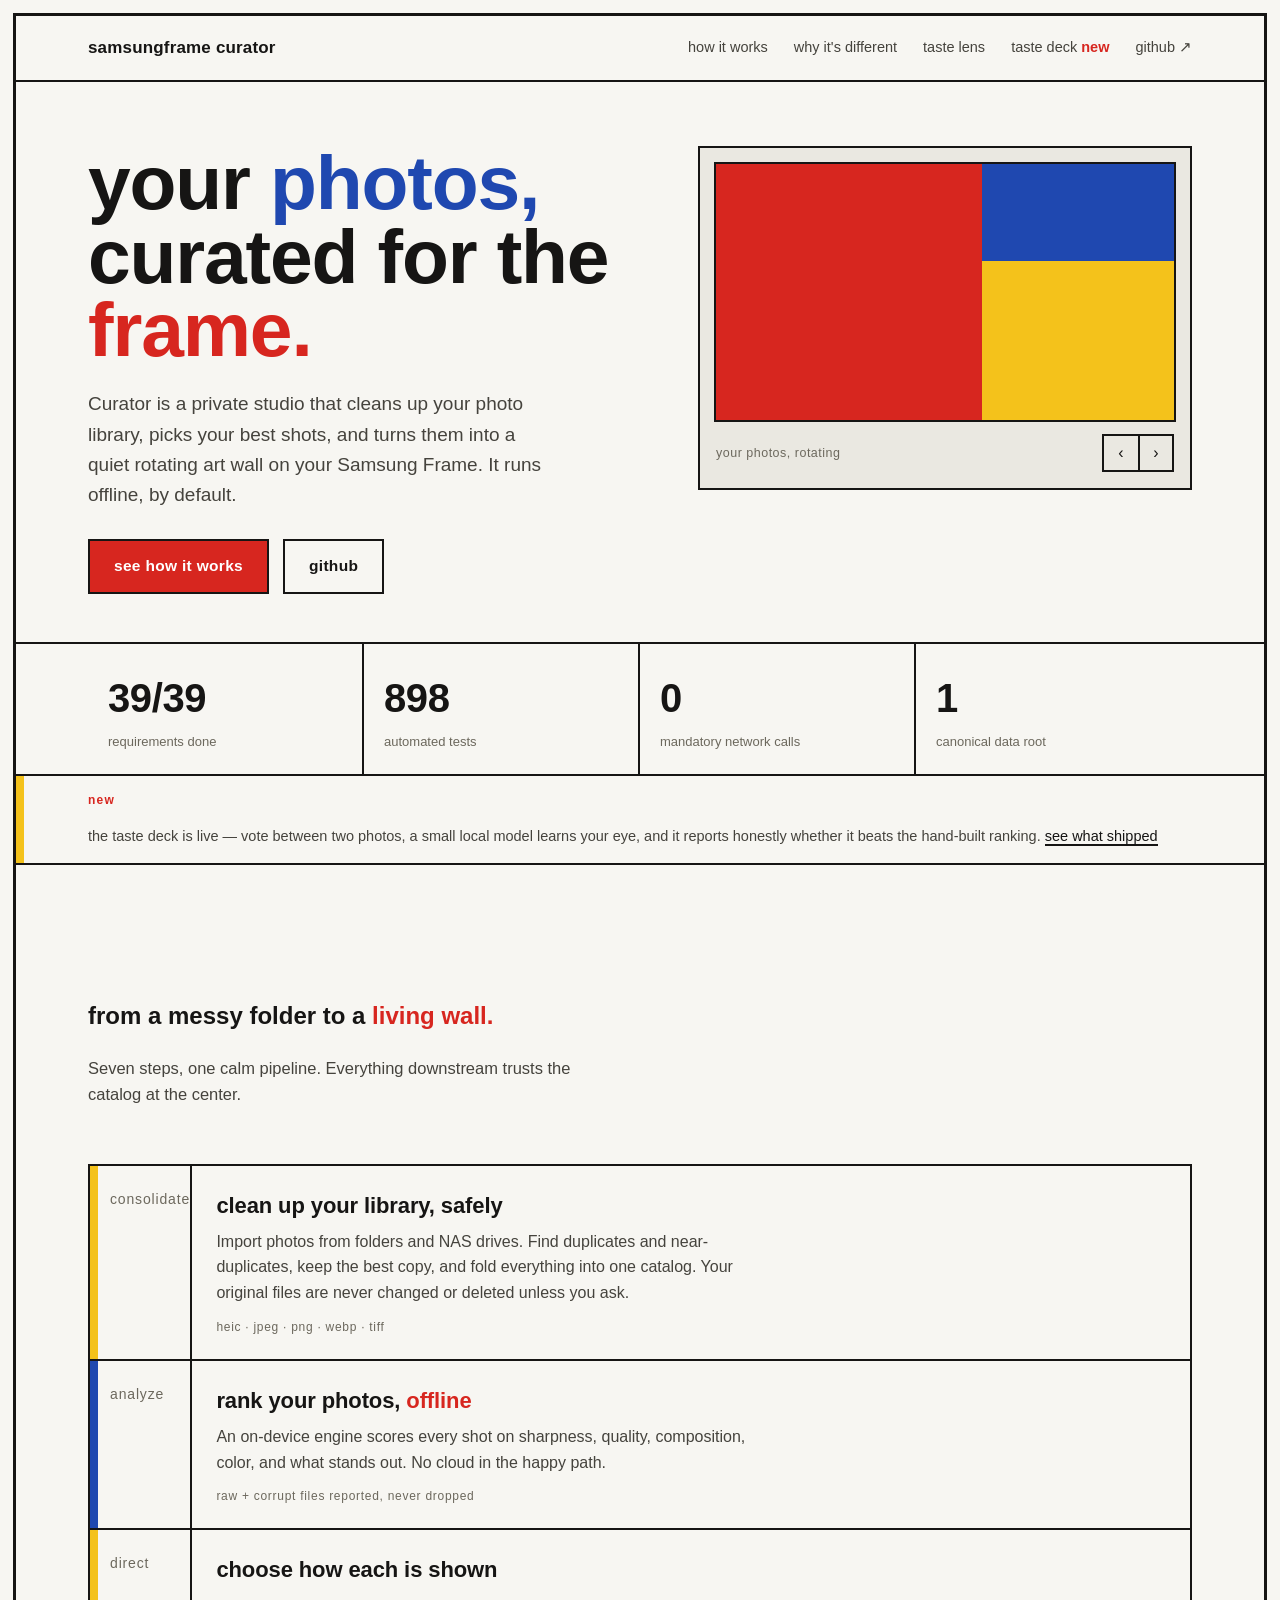
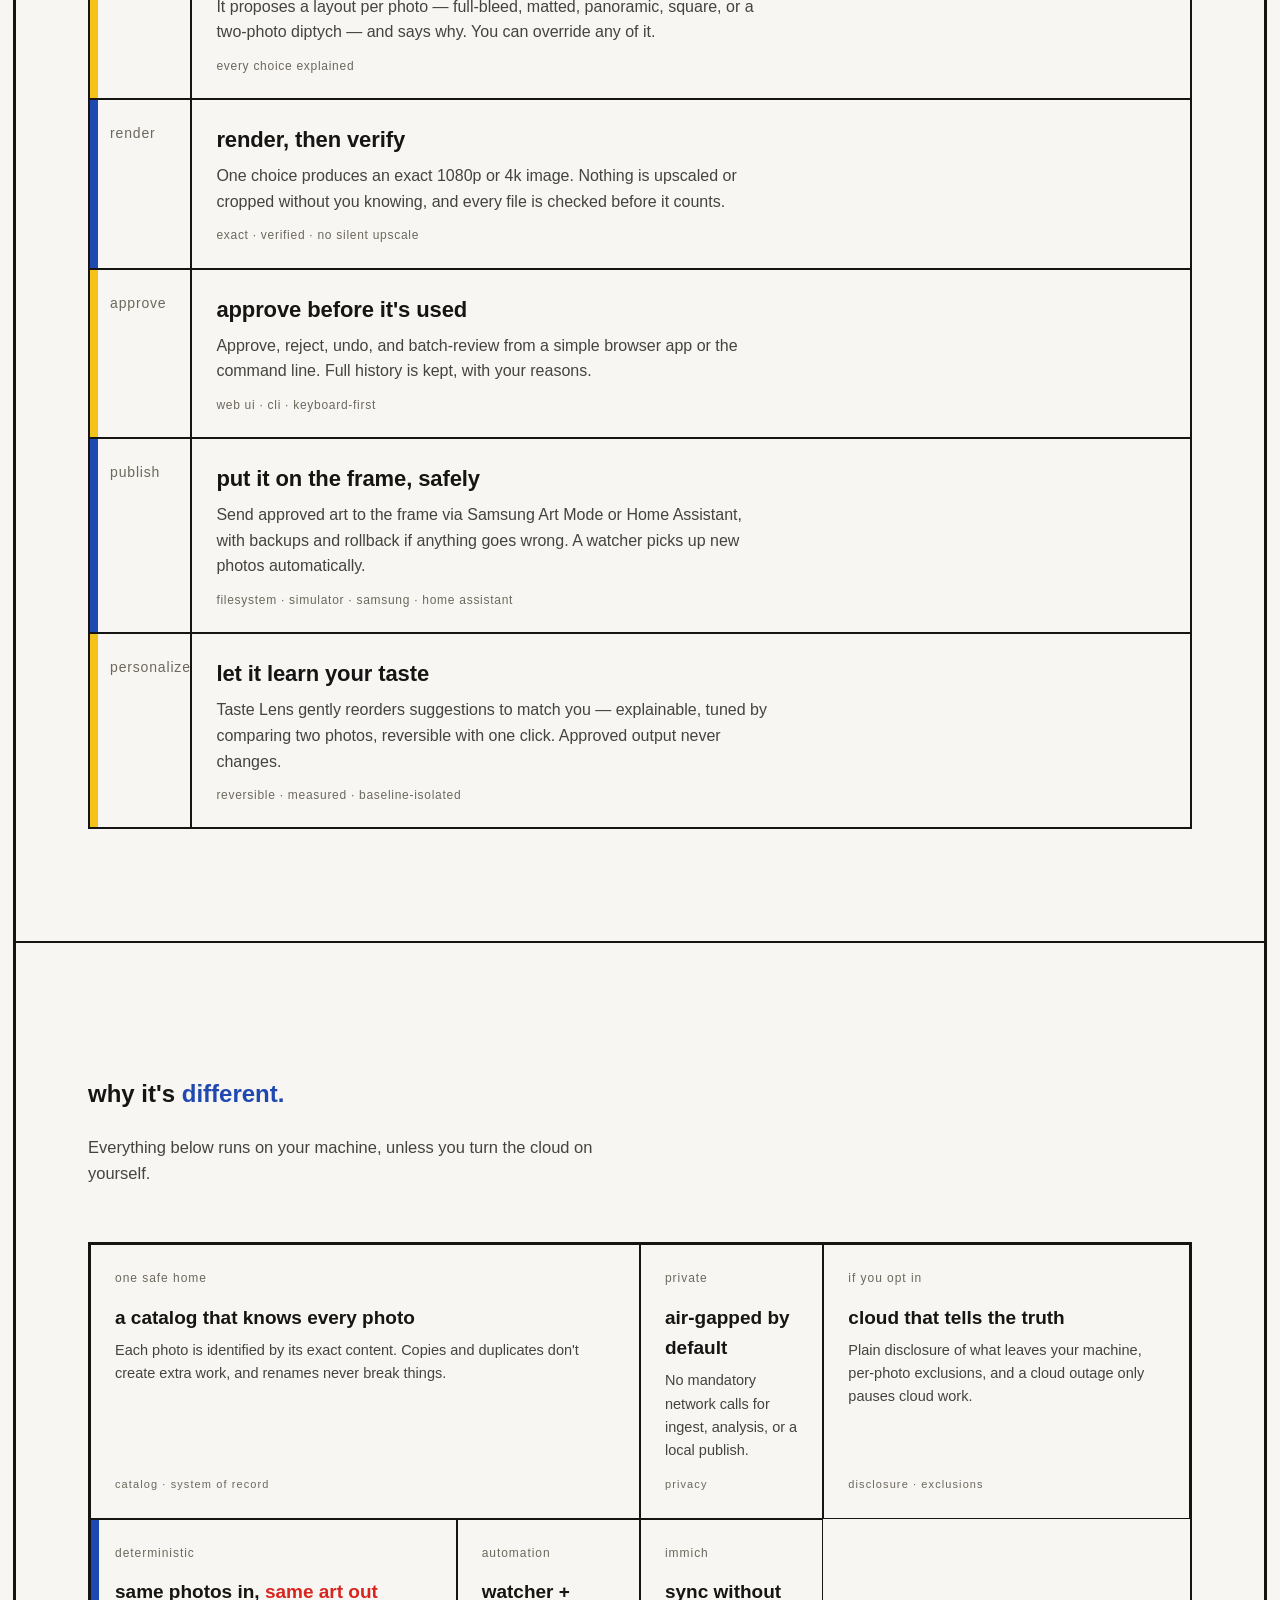
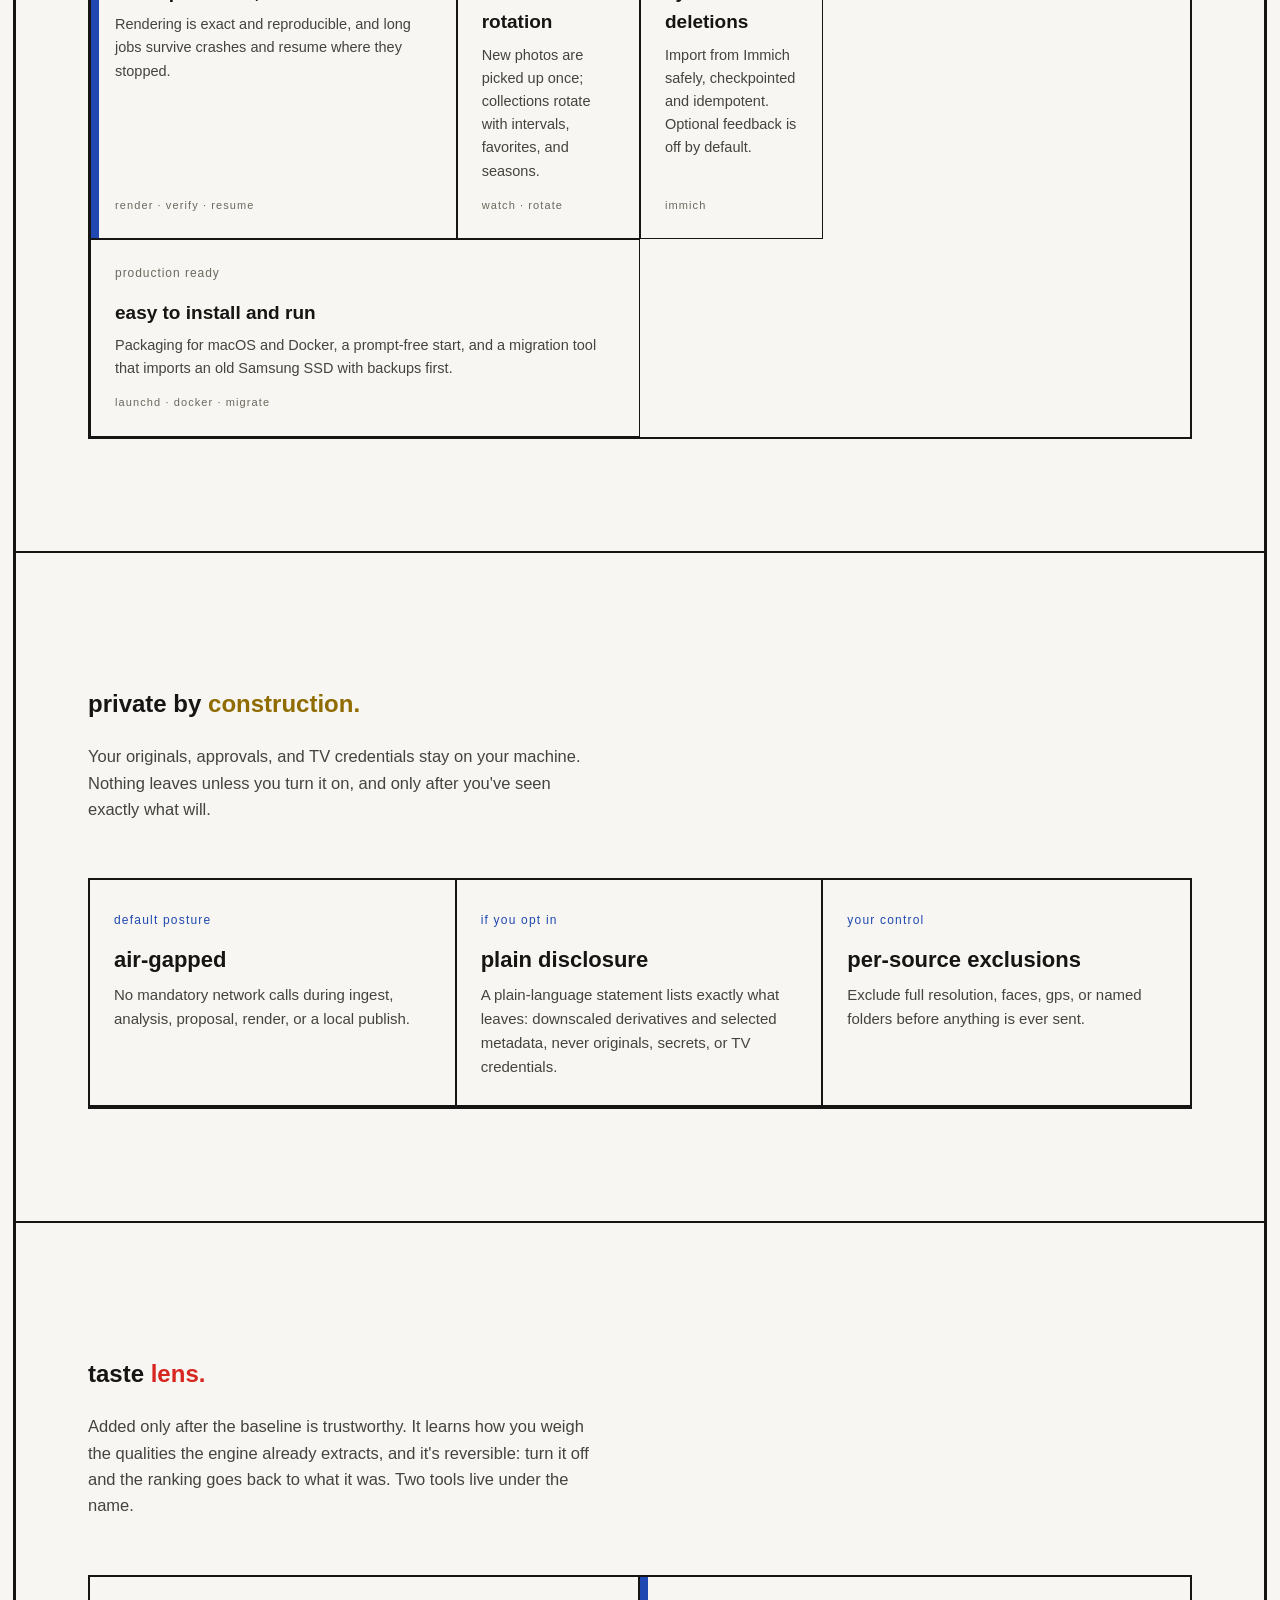
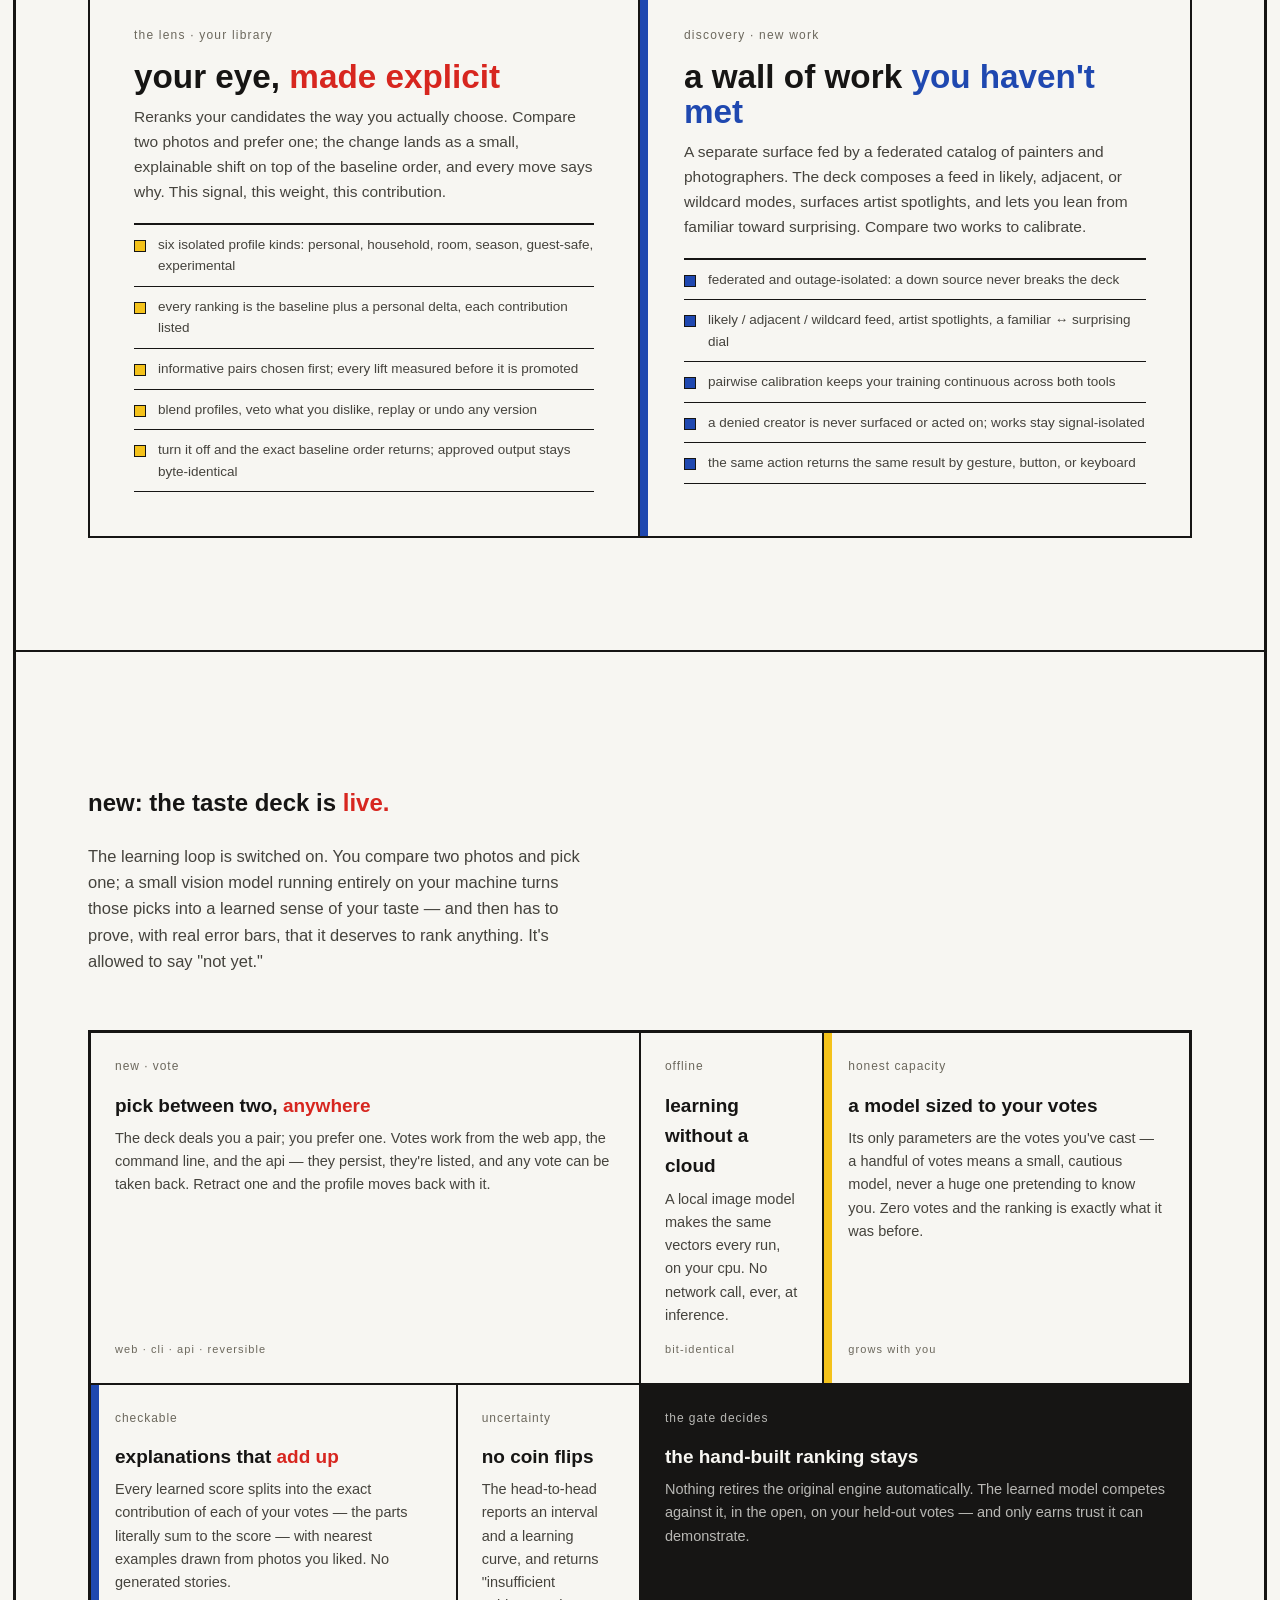
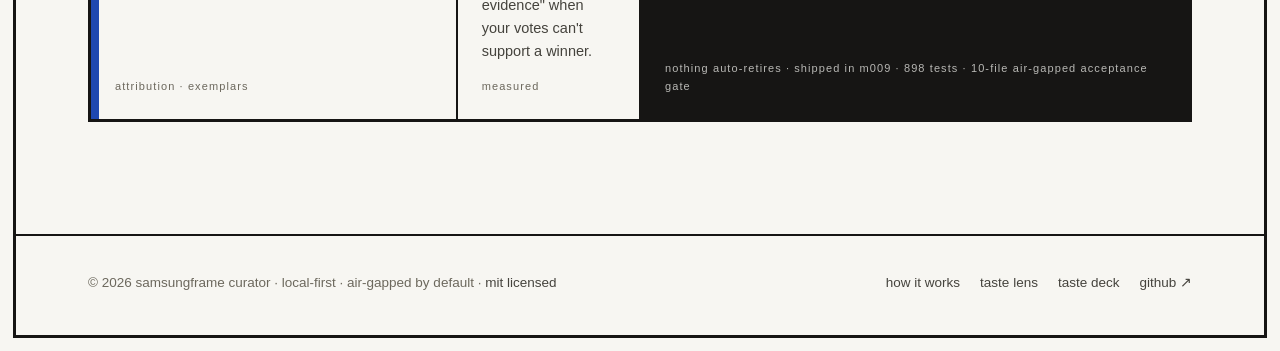
==== commit cb9da729: "docs: M009 feature launch — the taste deck goes live on the site New launch band + dedicated #deck s" ====
--- a/docs/index.html
+++ b/docs/index.html
@@ -58,14 +58,13 @@
   }
   h1 .red{color:var(--red)}
   h1 .blue{color:var(--blue)}
-  h1 .yellow{color:var(--yellow-ink)}
-  .lede{margin:0 0 28px;font-size:clamp(16px,1.8vw,19px);color:var(--ink-soft);max-width:44ch}
+  h1 .yellow{color:var(--yellow-ink)}  .lede{margin:0 0 28px;font-size:clamp(16px,1.8vw,19px);color:var(--ink-soft);max-width:44ch}
   .cta-row{display:flex;gap:14px;align-items:center;flex-wrap:wrap}
   /* primary color only on the moving edge: the CTA is a red plane */
   .cta{
     display:inline-block;padding:13px 24px;background:var(--red);color:#fff;
     font-weight:600;font-size:15.5px;letter-spacing:.02em;border:2px solid var(--ink);
-    text-transform:lowercase;border:2px solid var(--ink);transition:transform .14s ease-out;
+    text-transform:lowercase;transition:transform .14s ease-out;
   }
   .cta:hover{transform:translate(1px,1px);border-bottom:2px solid var(--ink)}
   .cta:active{transform:translate(2px,2px)}
@@ -175,6 +174,13 @@
   .panel.blue .dlist li::before{background:var(--blue)}
   @media(max-width:760px){.duo{grid-template-columns:1fr}.panel{border-right:0;border-bottom:2px solid var(--ink)}.panel:last-child{border-bottom:0}}
 
+  /* launch band: one thin announcement plane, yellow joint on the moving edge */
+  .launch-band{border-bottom:2px solid var(--ink);background:var(--paper);box-shadow:inset 8px 0 0 var(--yellow)}
+  .launch-inner{display:flex;align-items:baseline;gap:14px;padding:15px 0;flex-wrap:wrap}
+  .launch-inner .ltag{font-size:12px;letter-spacing:.1em;color:var(--red);text-transform:lowercase;font-weight:600}
+  .launch-inner p{margin:0;font-size:14.5px;color:var(--ink-soft)}
+  .launch-inner a{border-bottom:2px solid var(--ink)}
+
   footer{border-top:2px solid var(--ink);padding:36px 0 40px}
   .foot{display:flex;justify-content:space-between;gap:16px;flex-wrap:wrap;color:var(--mute);font-size:13.5px}
   .foot .right{display:flex;gap:20px}
@@ -206,6 +212,7 @@
       <a href="#how">how it works</a>
       <a href="#why">why it's different</a>
       <a href="#taste">taste lens</a>
+      <a href="#deck">taste deck <span style="color:var(--red);font-weight:600">new</span></a>
       <a href="https://github.com/rohanpandula/samsungframe-curator" target="_blank" rel="noopener">github ↗</a>
     </div>
   </div>
@@ -241,10 +248,19 @@
 <section class="metrics" aria-label="project status">
   <div class="wrap">
     <div class="row">
-      <div class="metric"><b><span>27</span>/27</b><small>requirements done</small></div>
-      <div class="metric"><b><span>634</span></b><small>automated tests</small></div>
+      <div class="metric"><b><span>39</span>/39</b><small>requirements done</small></div>
+      <div class="metric"><b><span>898</span></b><small>automated tests</small></div>
       <div class="metric"><b><span>0</span></b><small>mandatory network calls</small></div>
       <div class="metric"><b><span>1</span></b><small>canonical data root</small></div>
+    </div>
+  </div>
+</section>
+
+<section class="launch-band" aria-label="new feature">
+  <div class="wrap">
+    <div class="launch-inner">
+      <span class="ltag">new</span>
+      <p>the taste deck is live — vote between two photos, a small local model learns your eye, and it reports honestly whether it beats the hand-built ranking. <a href="#deck">see what shipped</a></p>
     </div>
   </div>
 </section>
@@ -334,12 +350,30 @@
   </div>
 </section>
 
+<section class="block" id="deck">
+  <div class="wrap">
+    <div class="sec-head slide">
+      <h2>new: the taste deck is <span style="color:var(--red)">live.</span></h2>
+      <p class="sec-sub">The learning loop is switched on. You compare two photos and pick one; a small vision model running entirely on your machine turns those picks into a learned sense of your taste — and then has to prove, with real error bars, that it deserves to rank anything. It's allowed to say "not yet."</p>
+    </div>
+    <div class="compo">
+      <div class="cell wide3 slide"><span class="tag">new · vote</span><h3>pick between two, <em>anywhere</em></h3><p>The deck deals you a pair; you prefer one. Votes work from the web app, the command line, and the api — they persist, they're listed, and any vote can be taken back. Retract one and the profile moves back with it.</p><span class="idx">web · cli · api · reversible</span></div>
+      <div class="cell slide"><span class="tag">offline</span><h3>learning without a cloud</h3><p>A local image model makes the same vectors every run, on your cpu. No network call, ever, at inference.</p><span class="idx">bit-identical</span></div>
+      <div class="cell wide2 joint-yellow slide"><span class="tag">honest capacity</span><h3>a model sized to your votes</h3><p>Its only parameters are the votes you've cast — a handful of votes means a small, cautious model, never a huge one pretending to know you. Zero votes and the ranking is exactly what it was before.</p><span class="idx">grows with you</span></div>
+      <div class="cell wide2 joint-blue slide"><span class="tag">checkable</span><h3>explanations that <em>add up</em></h3><p>Every learned score splits into the exact contribution of each of your votes — the parts literally sum to the score — with nearest examples drawn from photos you liked. No generated stories.</p><span class="idx">attribution · exemplars</span></div>
+      <div class="cell slide"><span class="tag">uncertainty</span><h3>no coin flips</h3><p>The head-to-head reports an interval and a learning curve, and returns "insufficient evidence" when your votes can't support a winner.</p><span class="idx">measured</span></div>
+      <div class="cell wide3 ink slide"><span class="tag">the gate decides</span><h3>the hand-built ranking stays</h3><p>Nothing retires the original engine automatically. The learned model competes against it, in the open, on your held-out votes — and only earns trust it can demonstrate.</p><span class="idx">nothing auto-retires · shipped in m009 · 898 tests · 10-file air-gapped acceptance gate</span></div>
+    </div>
+  </div>
+</section>
+
 <footer>
   <div class="wrap foot">
     <span>© <span id="year">2026</span> samsungframe curator · local-first · air-gapped by default · <a href="https://github.com/rohanpandula/samsungframe-curator" target="_blank" rel="noopener">mit licensed</a></span>
     <div class="right">
       <a href="#how">how it works</a>
       <a href="#taste">taste lens</a>
+      <a href="#deck">taste deck</a>
       <a href="https://github.com/rohanpandula/samsungframe-curator" target="_blank" rel="noopener">github ↗</a>
     </div>
   </div>
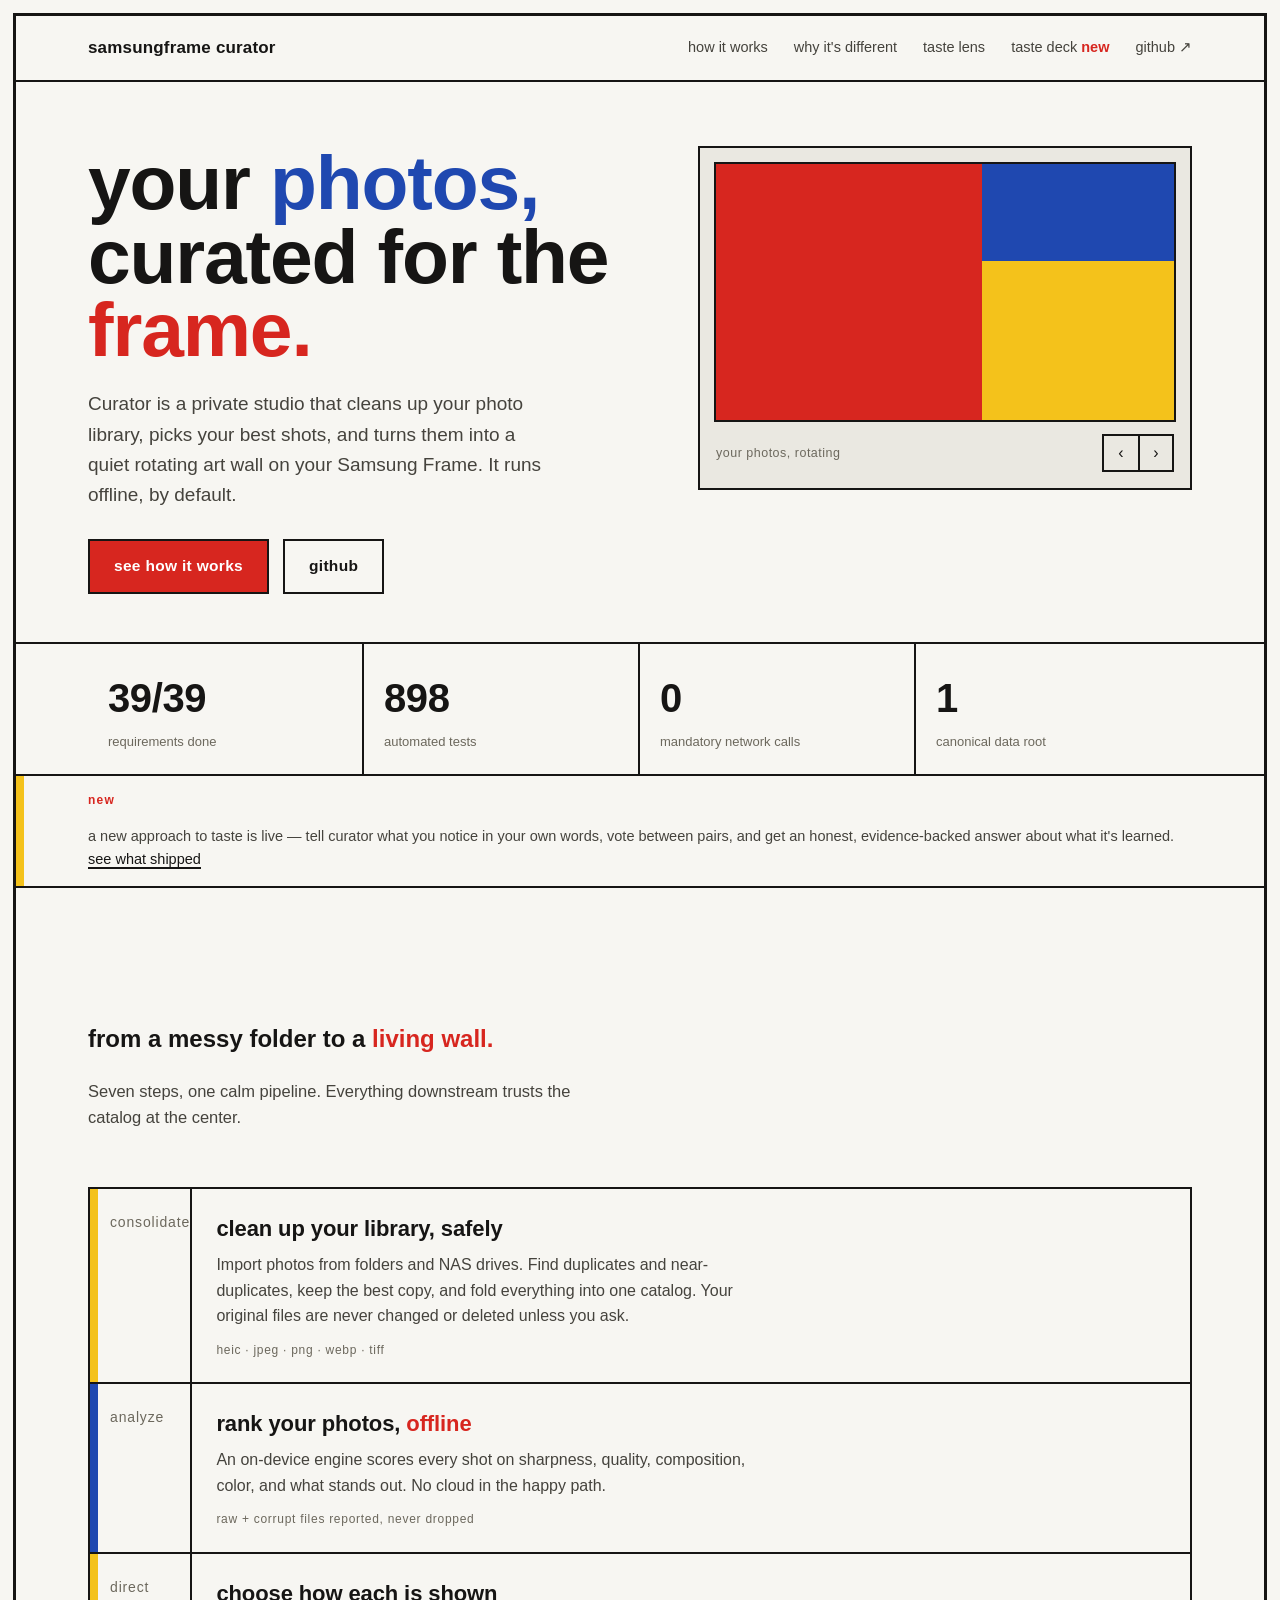
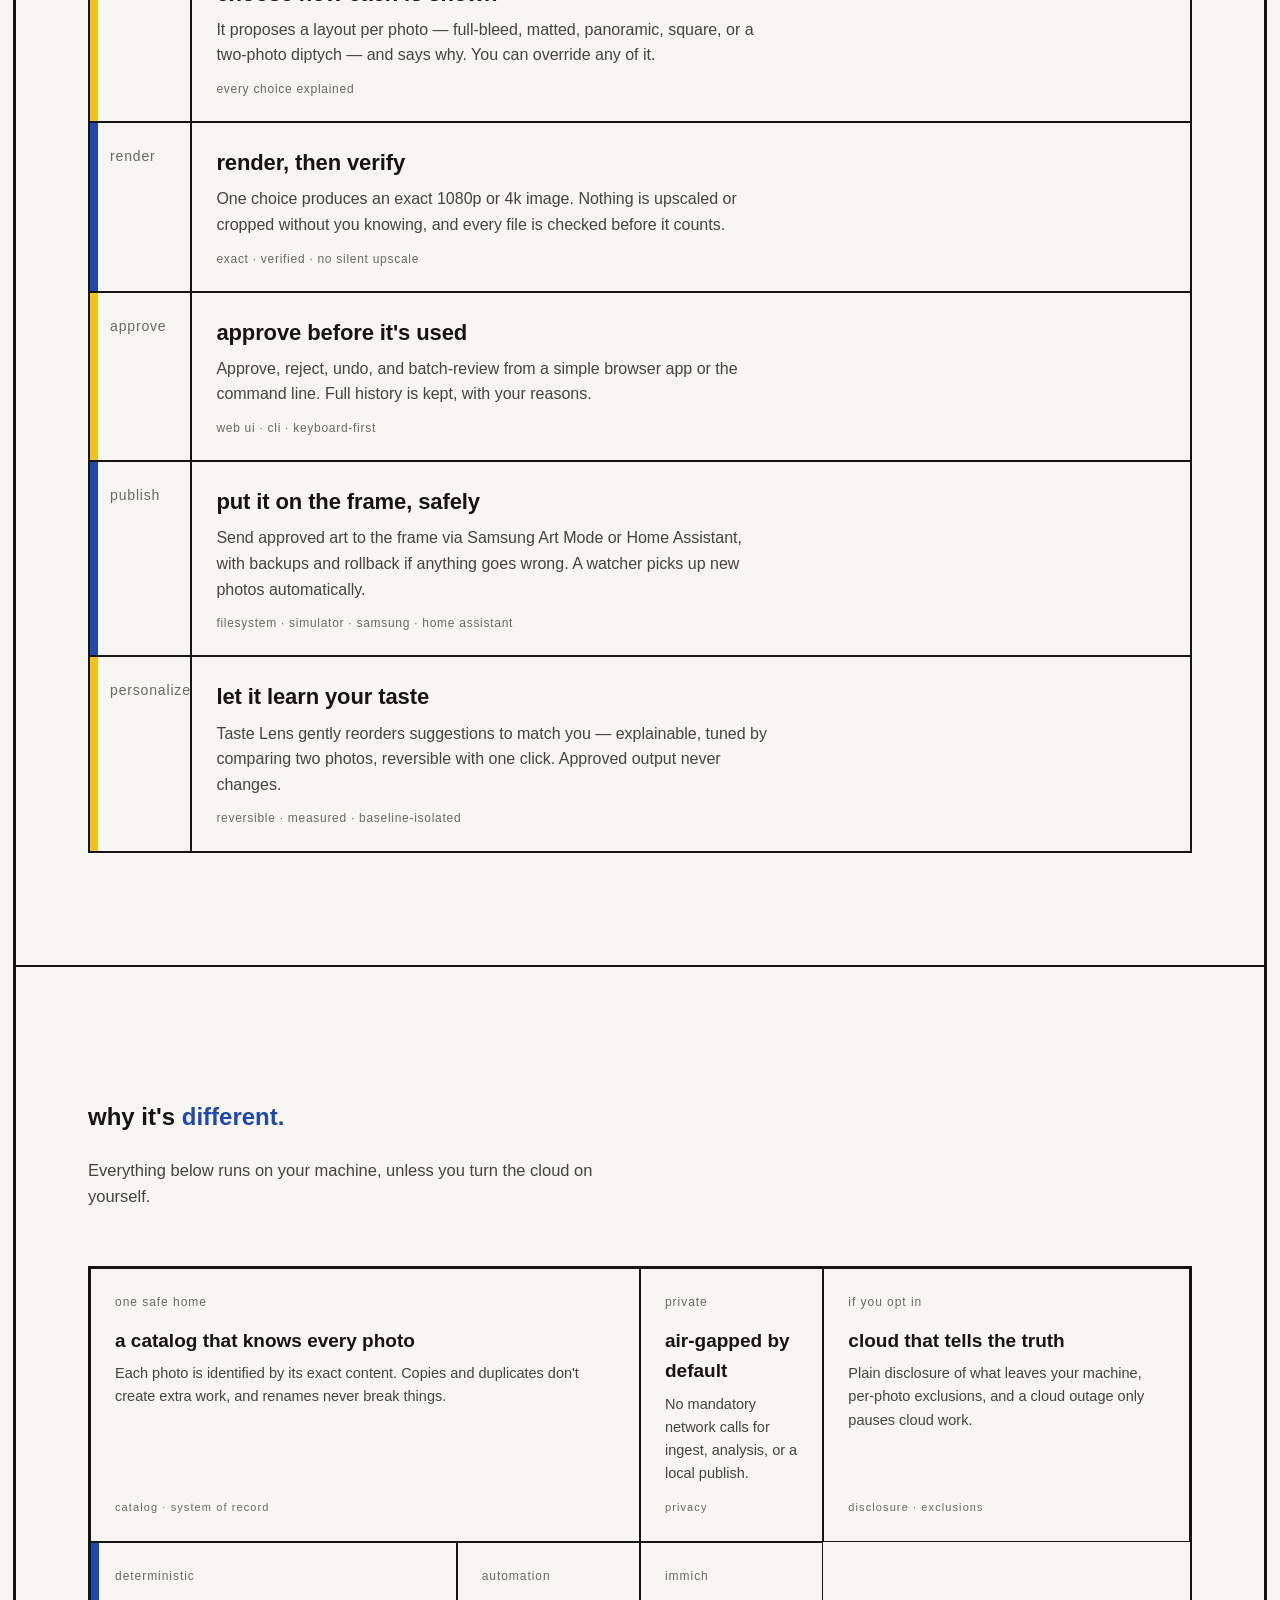
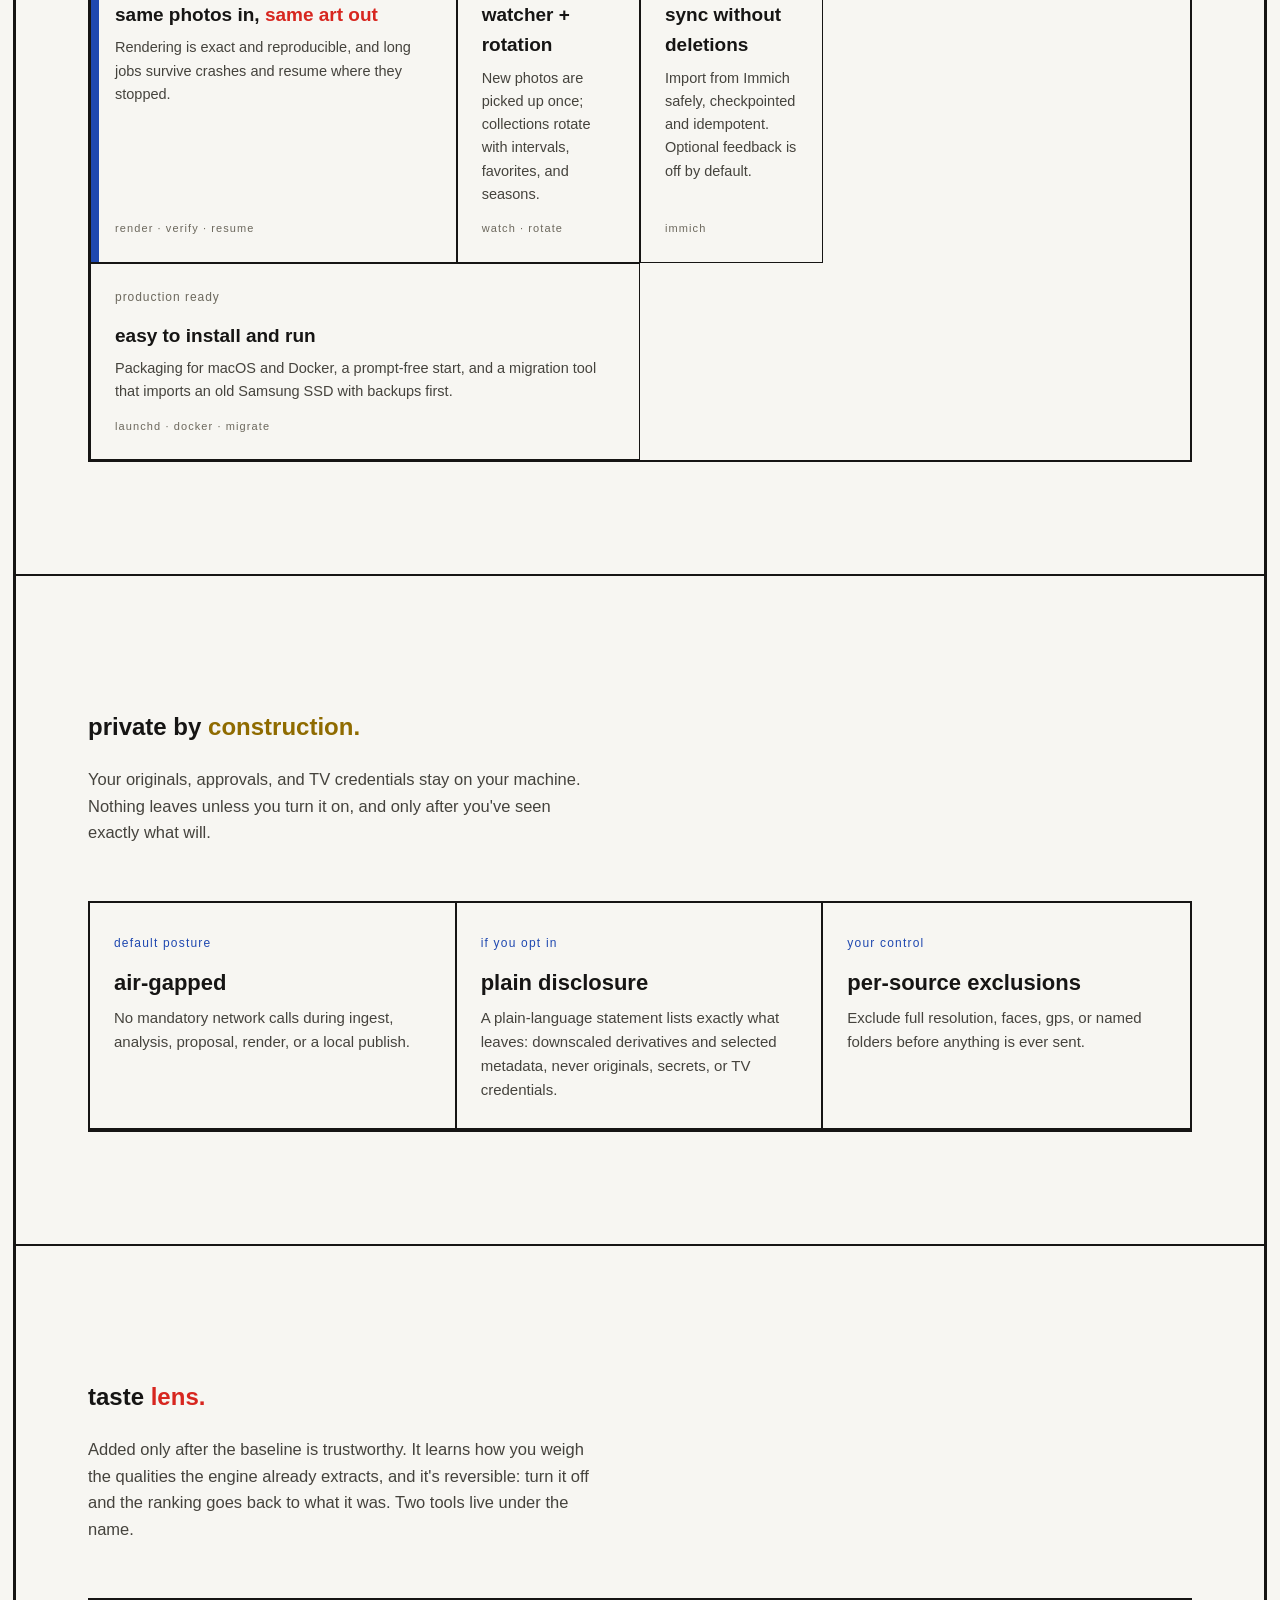
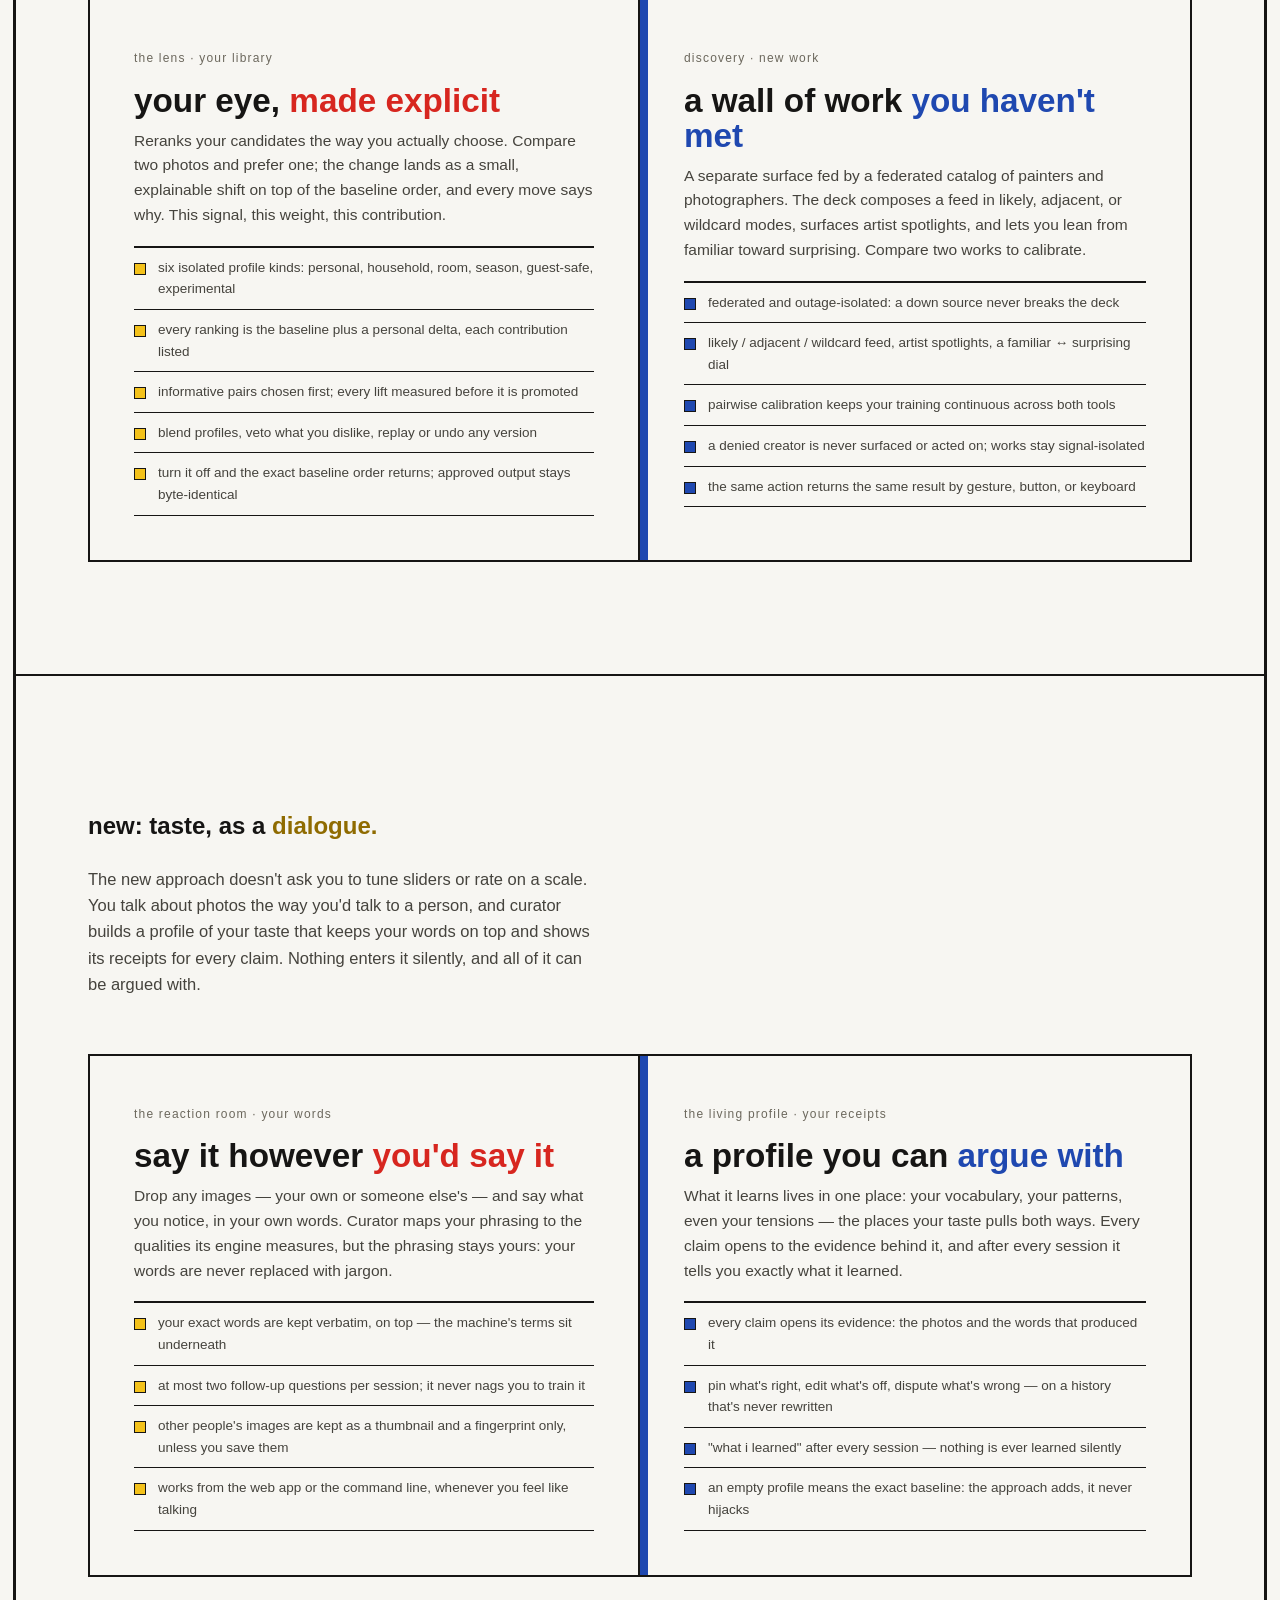
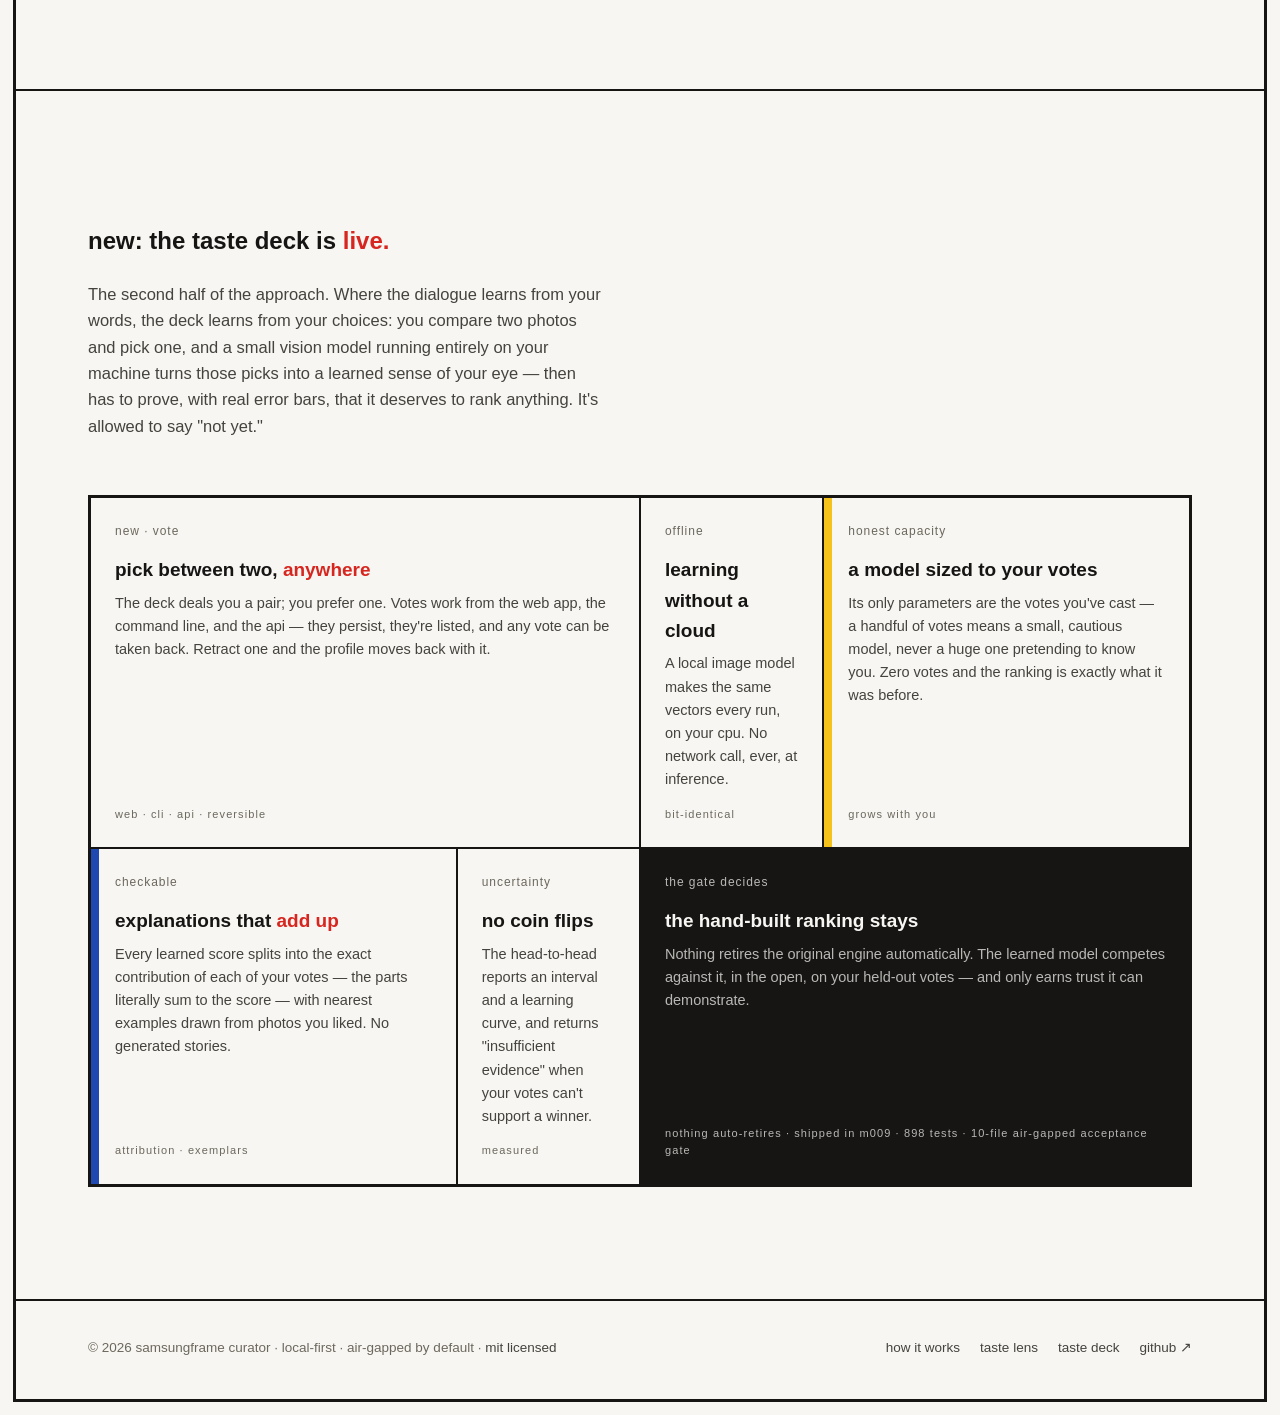
==== commit 165ded71: "docs: tell the whole taste approach — add the dialogue section (M008) to the launch The launch talke" ====
--- a/docs/index.html
+++ b/docs/index.html
@@ -260,7 +260,7 @@
   <div class="wrap">
     <div class="launch-inner">
       <span class="ltag">new</span>
-      <p>the taste deck is live — vote between two photos, a small local model learns your eye, and it reports honestly whether it beats the hand-built ranking. <a href="#deck">see what shipped</a></p>
+      <p>a new approach to taste is live — tell curator what you notice in your own words, vote between pairs, and get an honest, evidence-backed answer about what it's learned. <a href="#dialogue">see what shipped</a></p>
     </div>
   </div>
 </section>
@@ -350,11 +350,44 @@
   </div>
 </section>
 
+<section class="block" id="dialogue">
+  <div class="wrap">
+    <div class="sec-head slide">
+      <h2>new: taste, as a <span style="color:var(--yellow-ink)">dialogue.</span></h2>
+      <p class="sec-sub">The new approach doesn't ask you to tune sliders or rate on a scale. You talk about photos the way you'd talk to a person, and curator builds a profile of your taste that keeps your words on top and shows its receipts for every claim. Nothing enters it silently, and all of it can be argued with.</p>
+    </div>
+    <div class="duo">
+      <div class="panel slide">
+        <span class="pmeta">the reaction room · your words</span>
+        <h3>say it however <em>you'd say it</em></h3>
+        <p>Drop any images — your own or someone else's — and say what you notice, in your own words. Curator maps your phrasing to the qualities its engine measures, but the phrasing stays yours: your words are never replaced with jargon.</p>
+        <ul class="dlist">
+          <li>your exact words are kept verbatim, on top — the machine's terms sit underneath</li>
+          <li>at most two follow-up questions per session; it never nags you to train it</li>
+          <li>other people's images are kept as a thumbnail and a fingerprint only, unless you save them</li>
+          <li>works from the web app or the command line, whenever you feel like talking</li>
+        </ul>
+      </div>
+      <div class="panel blue slide">
+        <span class="pmeta">the living profile · your receipts</span>
+        <h3>a profile you can <em>argue with</em></h3>
+        <p>What it learns lives in one place: your vocabulary, your patterns, even your tensions — the places your taste pulls both ways. Every claim opens to the evidence behind it, and after every session it tells you exactly what it learned.</p>
+        <ul class="dlist">
+          <li>every claim opens its evidence: the photos and the words that produced it</li>
+          <li>pin what's right, edit what's off, dispute what's wrong — on a history that's never rewritten</li>
+          <li>"what i learned" after every session — nothing is ever learned silently</li>
+          <li>an empty profile means the exact baseline: the approach adds, it never hijacks</li>
+        </ul>
+      </div>
+    </div>
+  </div>
+</section>
+
 <section class="block" id="deck">
   <div class="wrap">
     <div class="sec-head slide">
       <h2>new: the taste deck is <span style="color:var(--red)">live.</span></h2>
-      <p class="sec-sub">The learning loop is switched on. You compare two photos and pick one; a small vision model running entirely on your machine turns those picks into a learned sense of your taste — and then has to prove, with real error bars, that it deserves to rank anything. It's allowed to say "not yet."</p>
+      <p class="sec-sub">The second half of the approach. Where the dialogue learns from your words, the deck learns from your choices: you compare two photos and pick one, and a small vision model running entirely on your machine turns those picks into a learned sense of your eye — then has to prove, with real error bars, that it deserves to rank anything. It's allowed to say "not yet."</p>
     </div>
     <div class="compo">
       <div class="cell wide3 slide"><span class="tag">new · vote</span><h3>pick between two, <em>anywhere</em></h3><p>The deck deals you a pair; you prefer one. Votes work from the web app, the command line, and the api — they persist, they're listed, and any vote can be taken back. Retract one and the profile moves back with it.</p><span class="idx">web · cli · api · reversible</span></div>
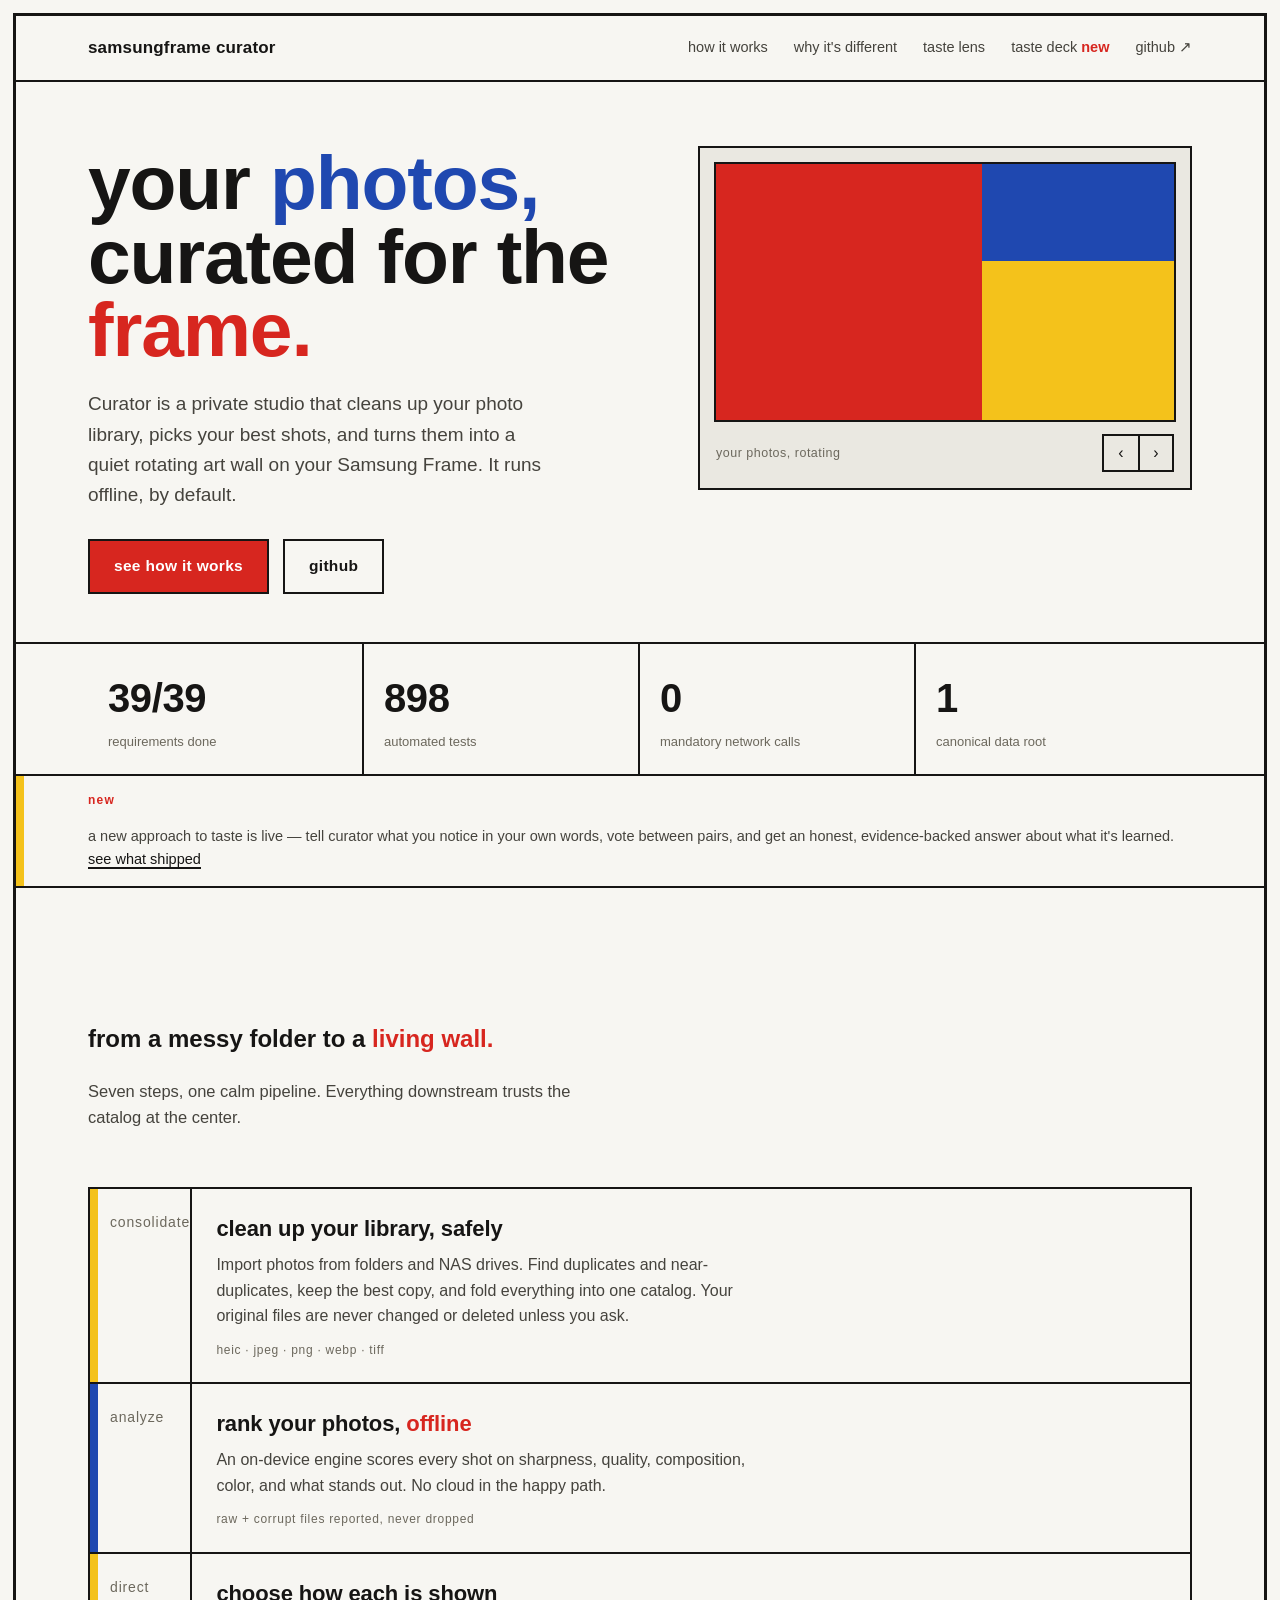
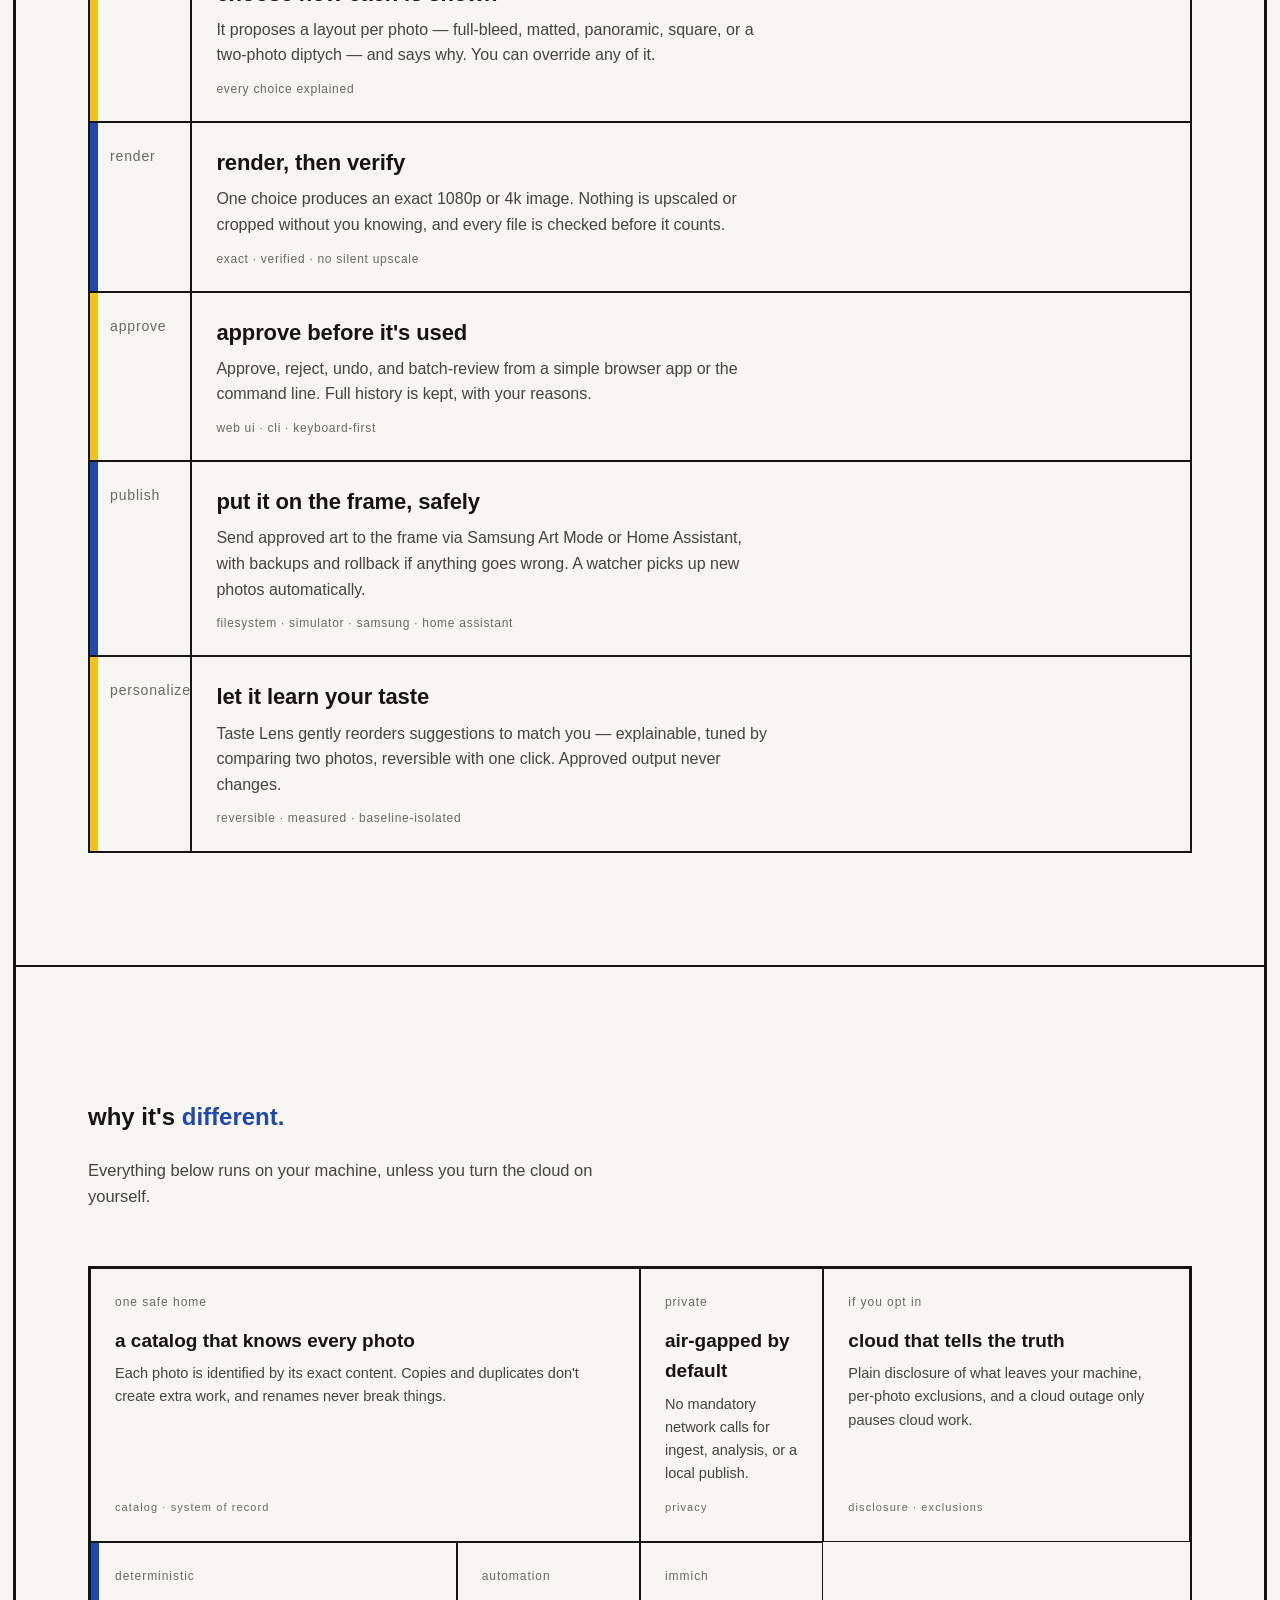
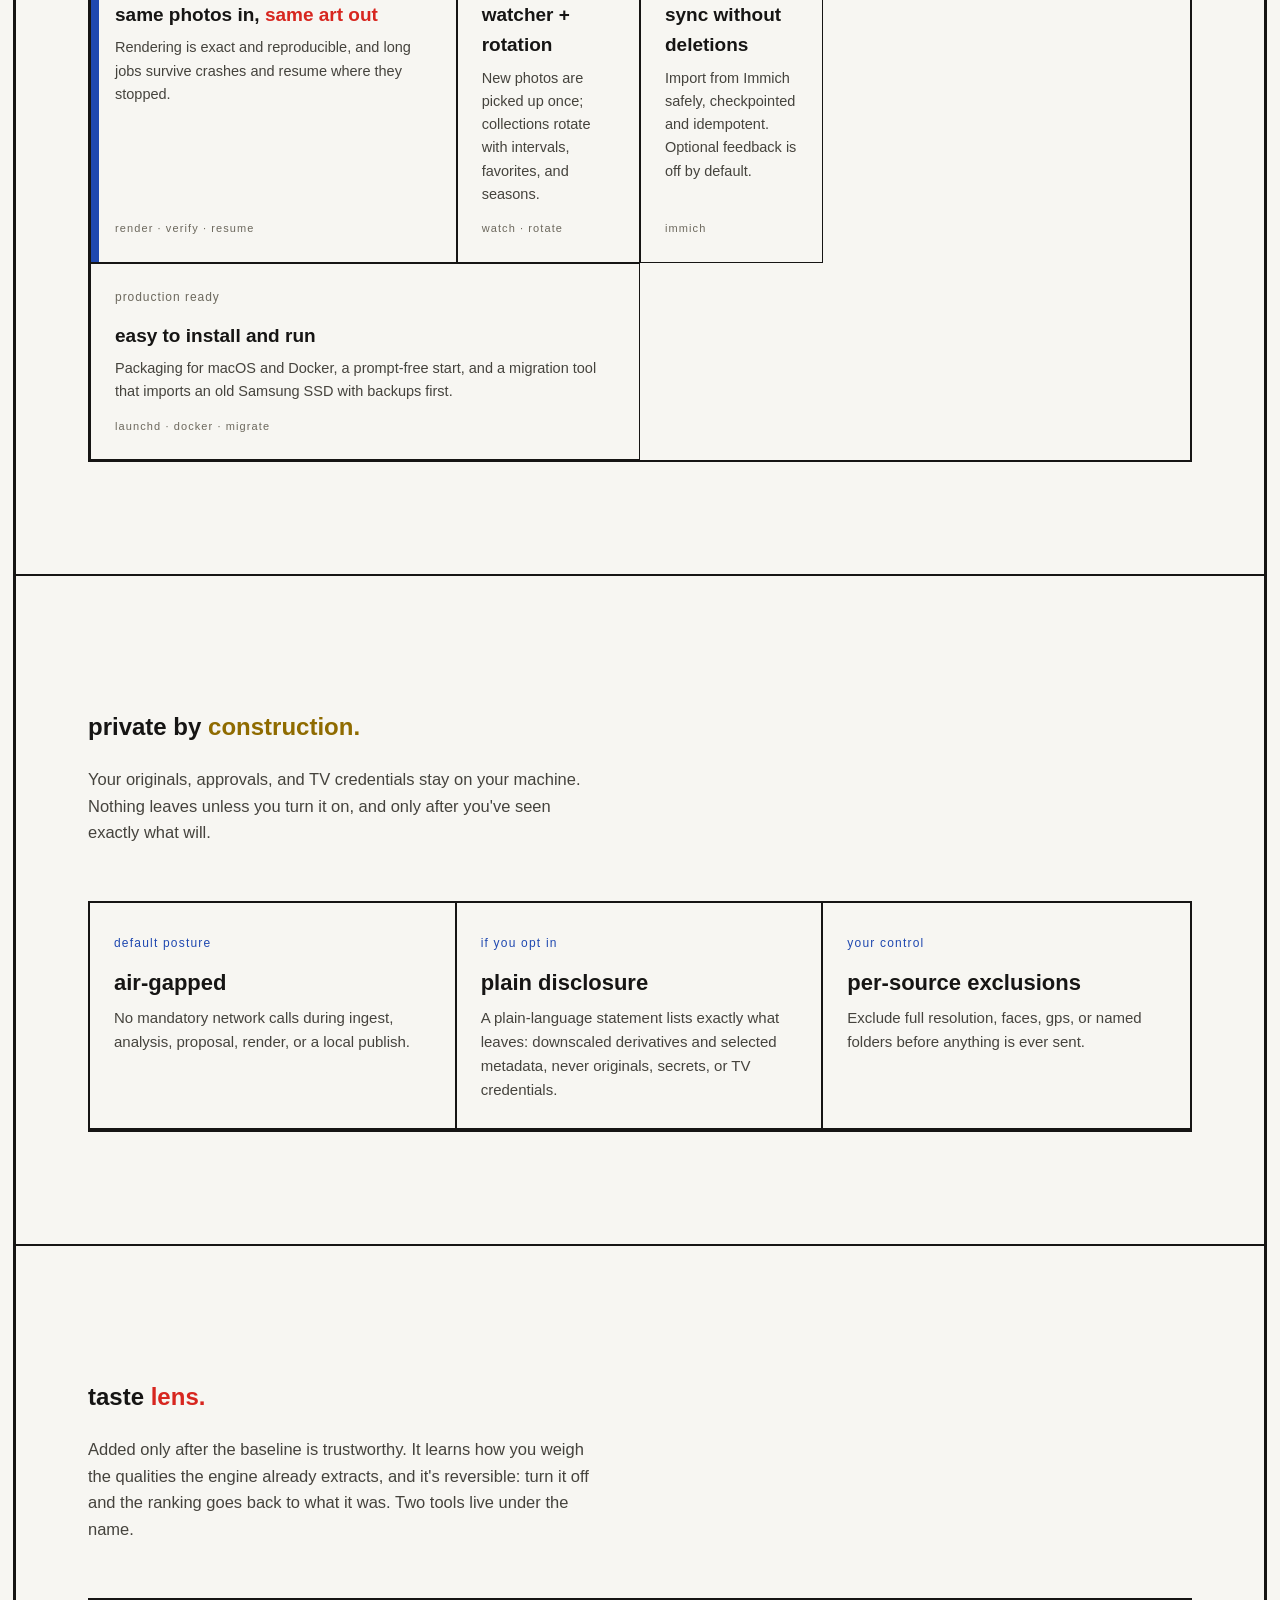
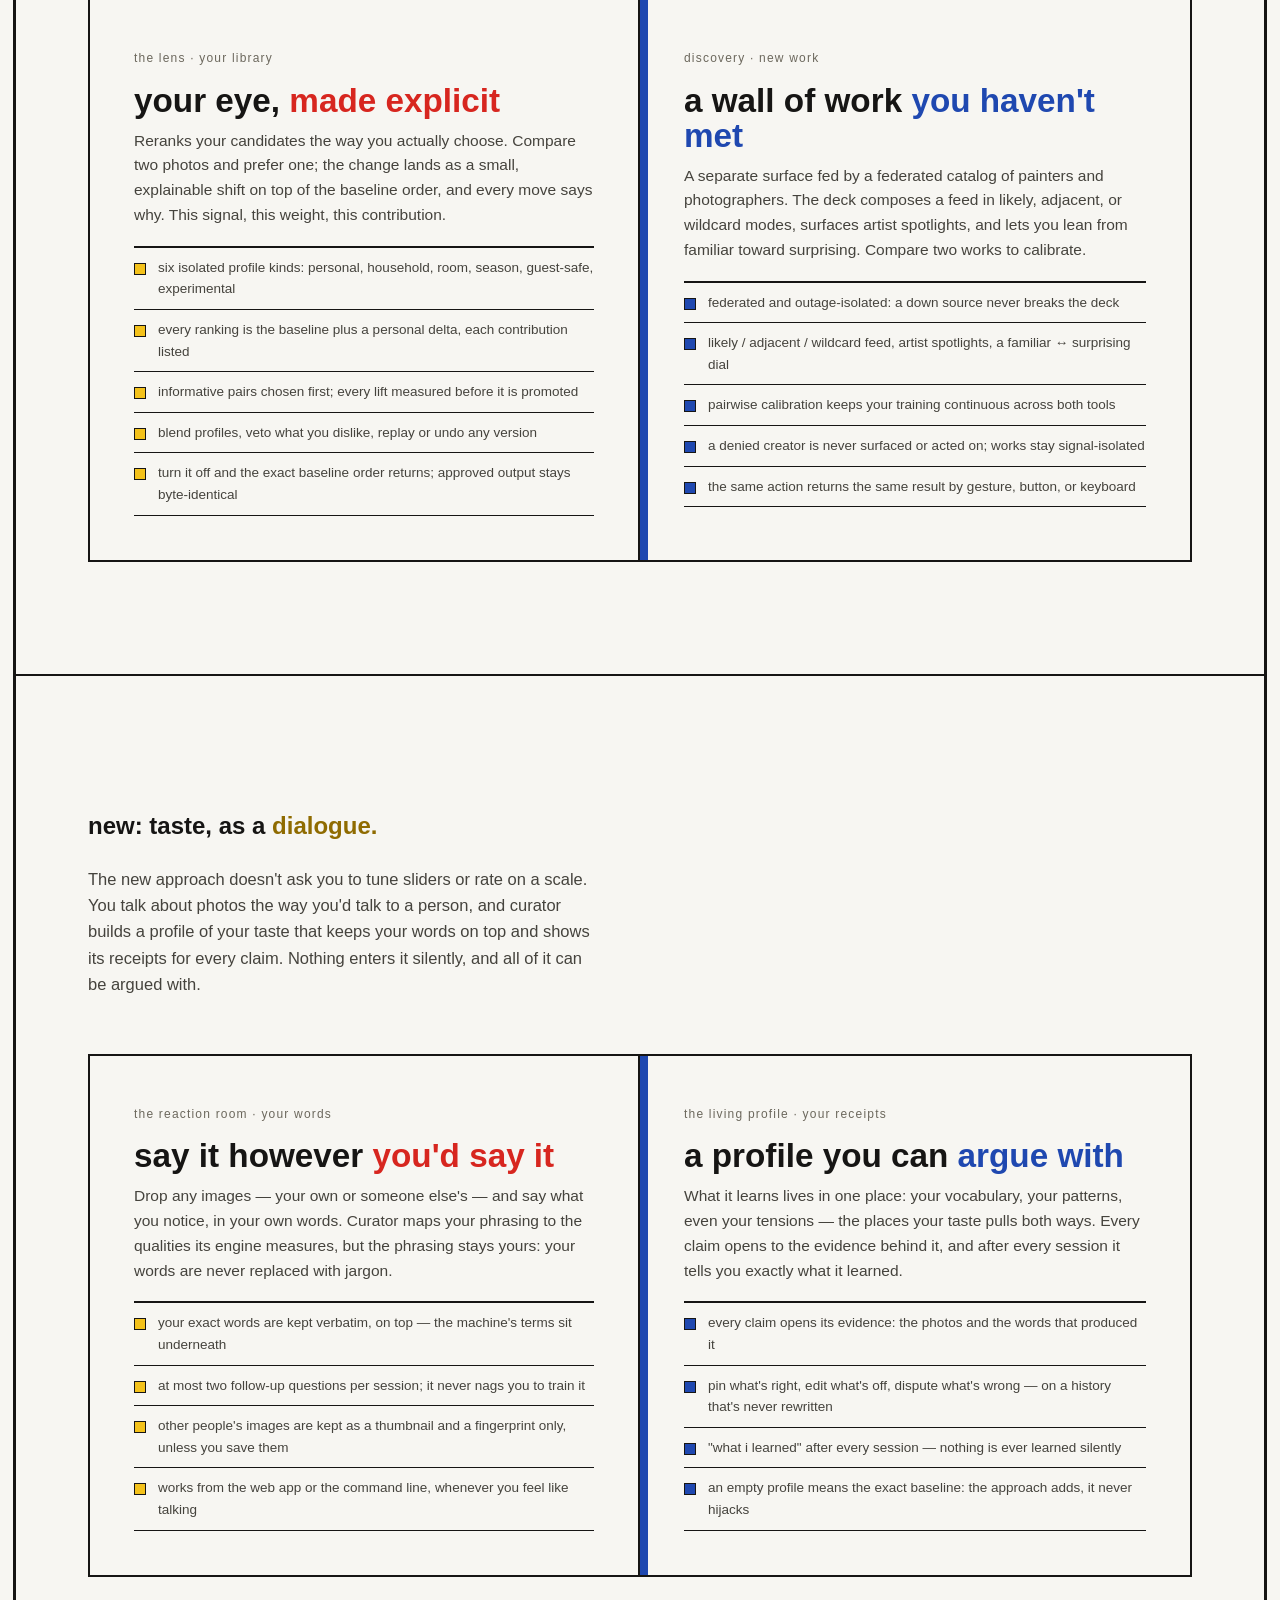
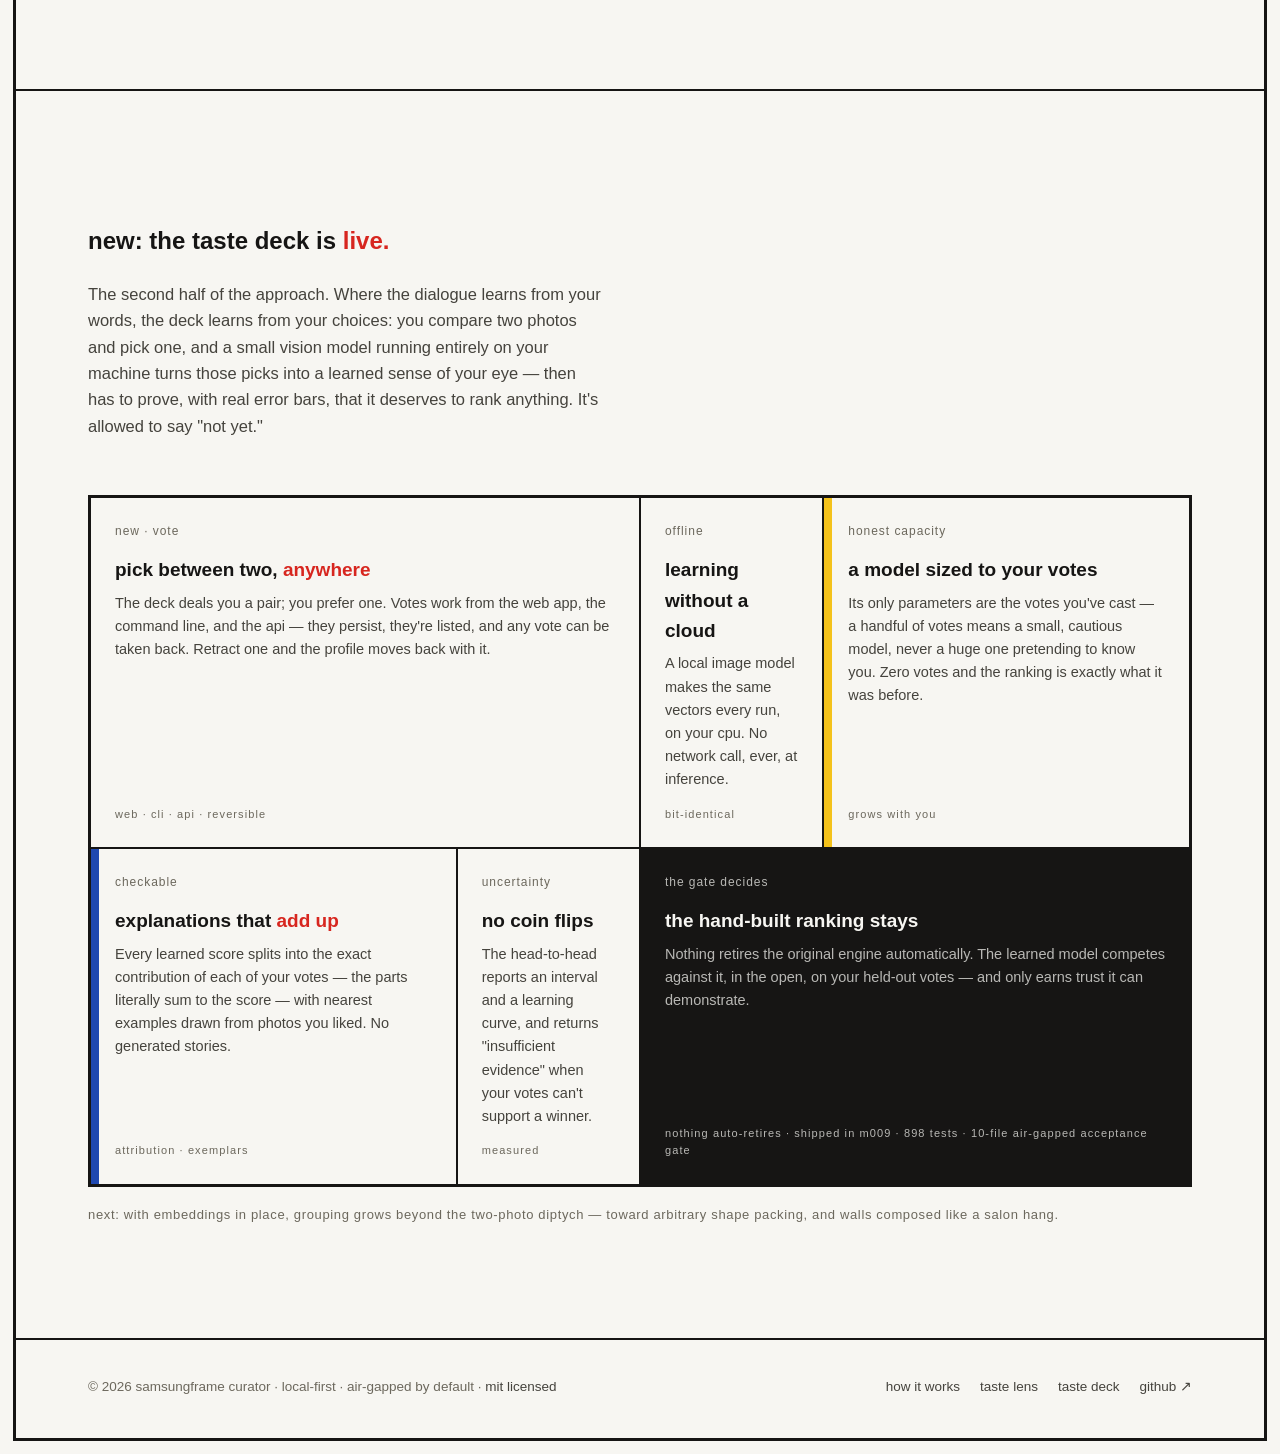
==== commit 697f73be: "docs: honest 'next' teaser — packing beyond the diptych Co-Authored-By: Claude Fable 5 <noreply@anth" ====
--- a/docs/index.html
+++ b/docs/index.html
@@ -397,6 +397,7 @@
       <div class="cell slide"><span class="tag">uncertainty</span><h3>no coin flips</h3><p>The head-to-head reports an interval and a learning curve, and returns "insufficient evidence" when your votes can't support a winner.</p><span class="idx">measured</span></div>
       <div class="cell wide3 ink slide"><span class="tag">the gate decides</span><h3>the hand-built ranking stays</h3><p>Nothing retires the original engine automatically. The learned model competes against it, in the open, on your held-out votes — and only earns trust it can demonstrate.</p><span class="idx">nothing auto-retires · shipped in m009 · 898 tests · 10-file air-gapped acceptance gate</span></div>
     </div>
+    <p style="margin:18px 0 0;font-size:13px;letter-spacing:.05em;color:var(--mute);text-transform:lowercase">next: with embeddings in place, grouping grows beyond the two-photo diptych — toward arbitrary shape packing, and walls composed like a salon hang.</p>
   </div>
 </section>
 
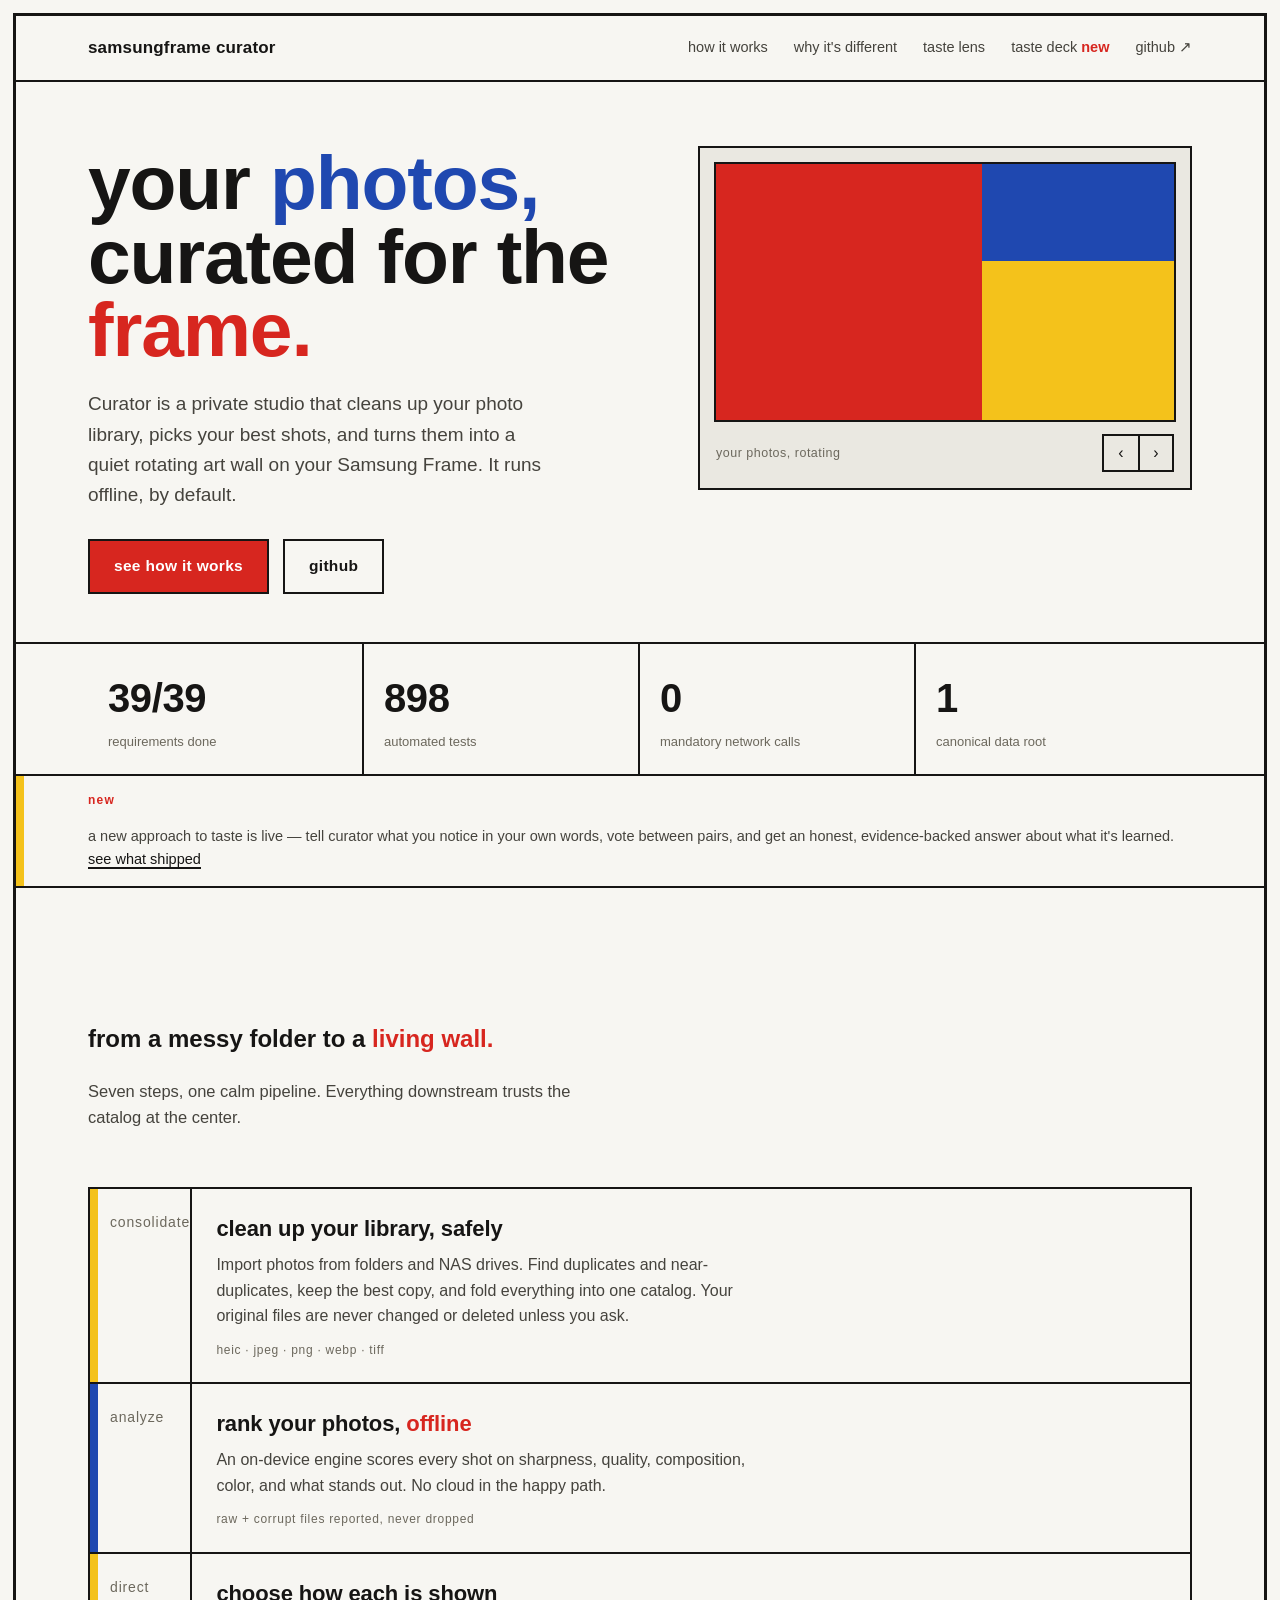
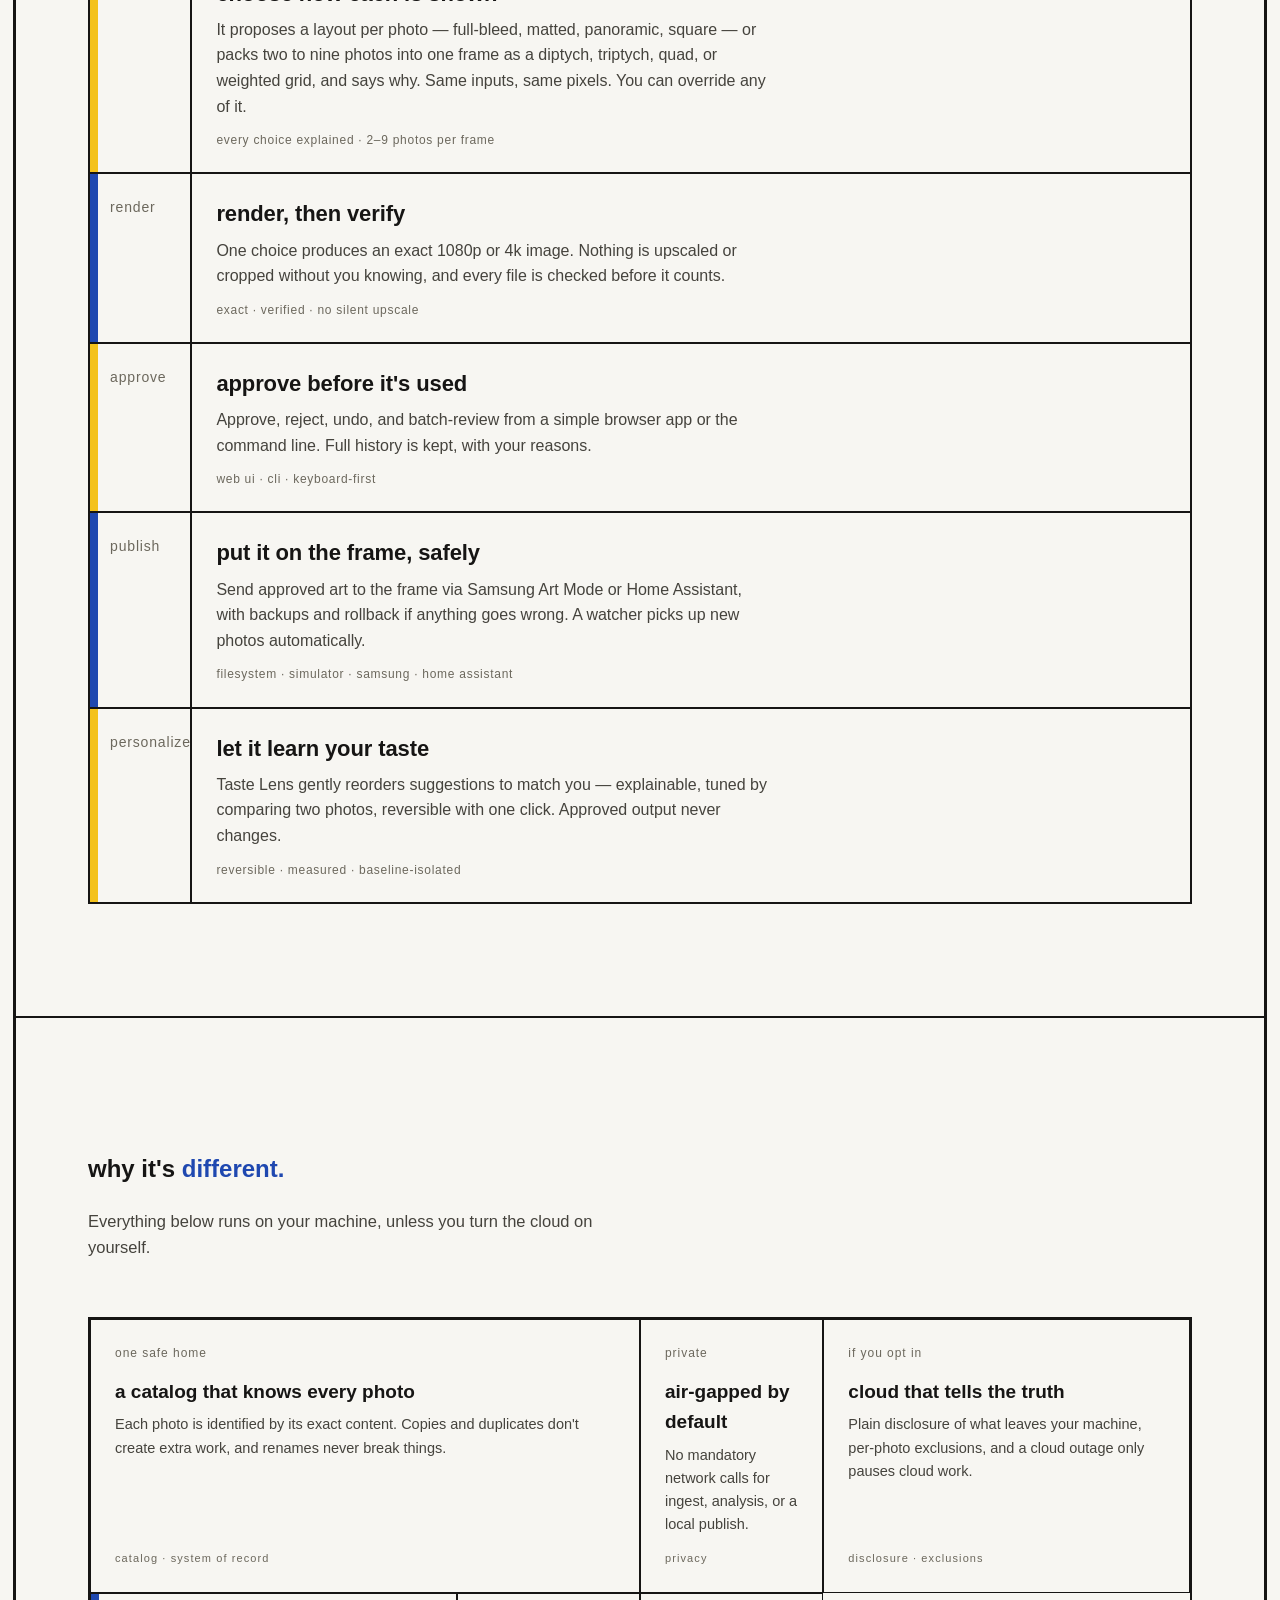
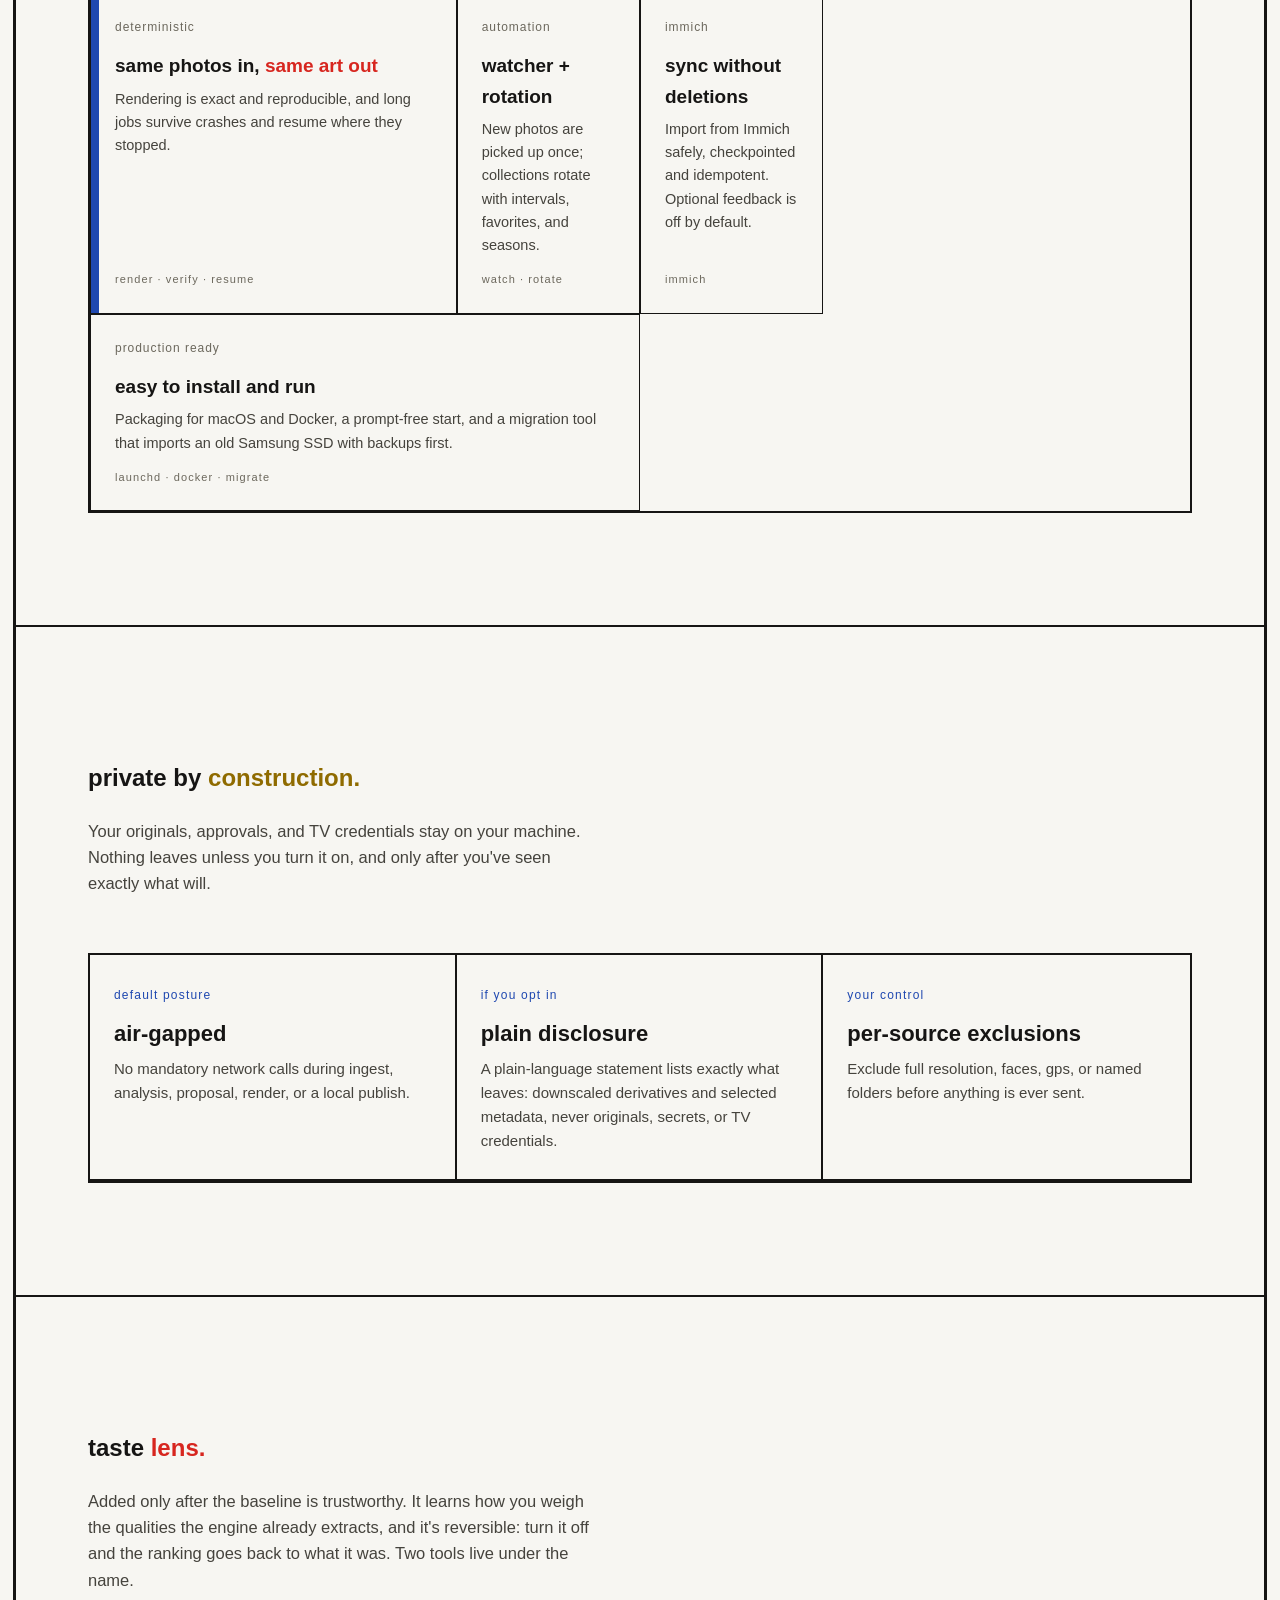
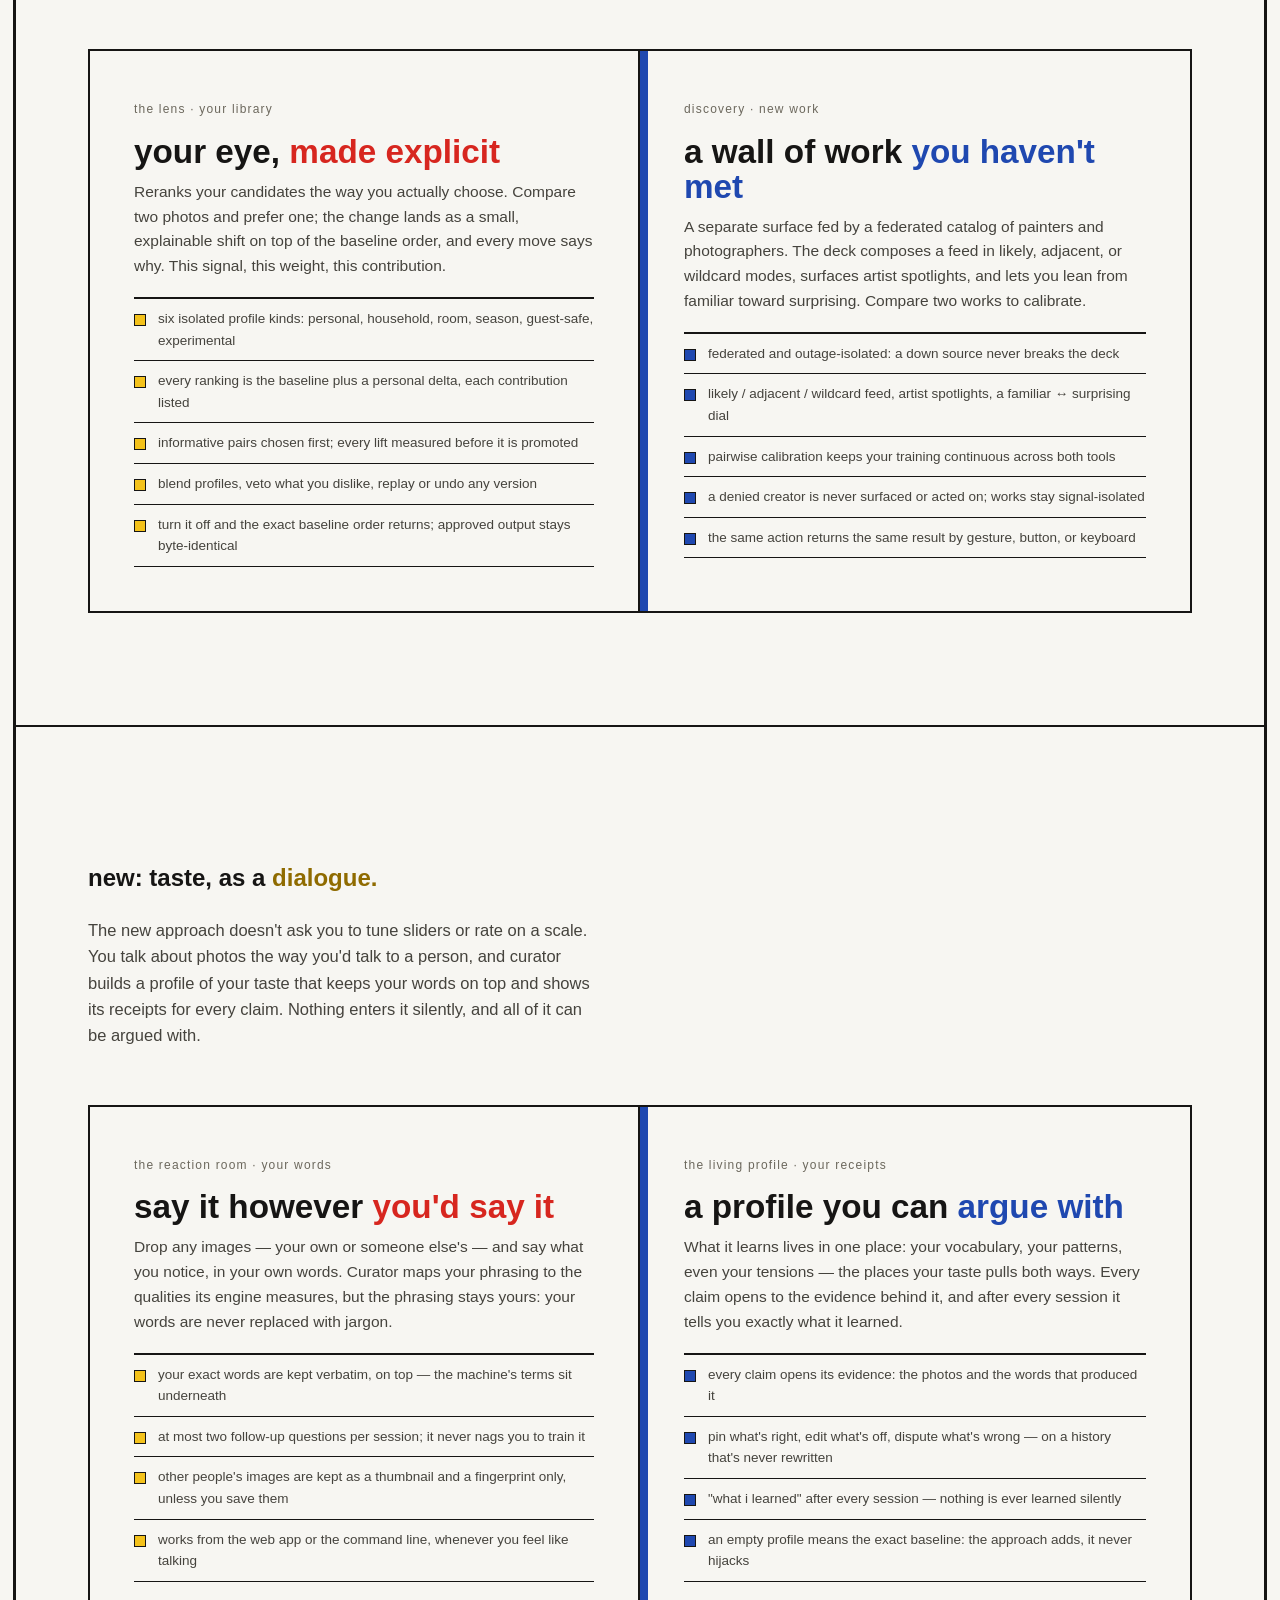
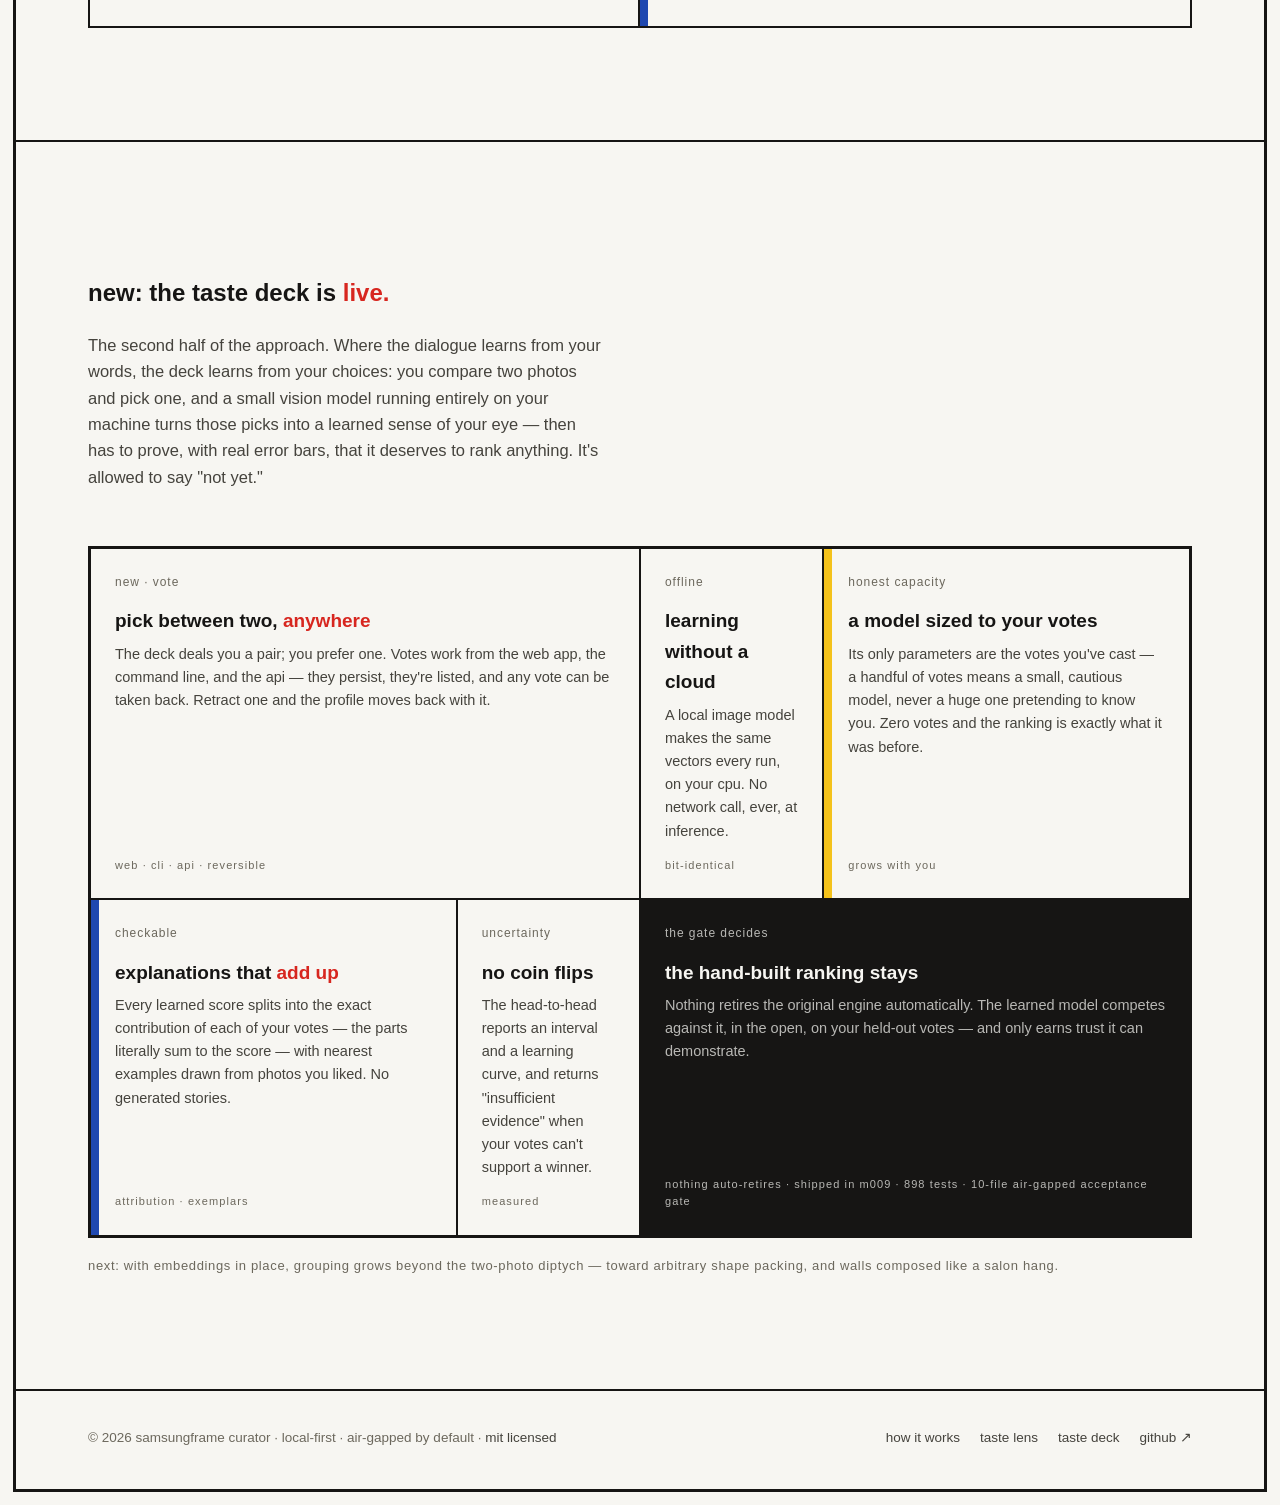
==== commit 41865ce2: "docs: README and landing page cover the Taste Deck (M009) and multi-photo packing (M010) The README'" ====
--- a/docs/index.html
+++ b/docs/index.html
@@ -274,7 +274,7 @@
     <div class="pipe">
       <div class="step slide"><span class="no">consolidate</span><div class="body"><h3>clean up your library, safely</h3><p>Import photos from folders and NAS drives. Find duplicates and near-duplicates, keep the best copy, and fold everything into one catalog. Your original files are never changed or deleted unless you ask.</p><div class="meta">heic · jpeg · png · webp · tiff</div></div></div>
       <div class="step slide"><span class="no">analyze</span><div class="body"><h3>rank your photos, <em>offline</em></h3><p>An on-device engine scores every shot on sharpness, quality, composition, color, and what stands out. No cloud in the happy path.</p><div class="meta">raw + corrupt files reported, never dropped</div></div></div>
-      <div class="step slide"><span class="no">direct</span><div class="body"><h3>choose how each is shown</h3><p>It proposes a layout per photo — full-bleed, matted, panoramic, square, or a two-photo diptych — and says why. You can override any of it.</p><div class="meta">every choice explained</div></div></div>
+      <div class="step slide"><span class="no">direct</span><div class="body"><h3>choose how each is shown</h3><p>It proposes a layout per photo — full-bleed, matted, panoramic, square — or packs two to nine photos into one frame as a diptych, triptych, quad, or weighted grid, and says why. Same inputs, same pixels. You can override any of it.</p><div class="meta">every choice explained · 2–9 photos per frame</div></div></div>
       <div class="step slide"><span class="no">render</span><div class="body"><h3>render, then verify</h3><p>One choice produces an exact 1080p or 4k image. Nothing is upscaled or cropped without you knowing, and every file is checked before it counts.</p><div class="meta">exact · verified · no silent upscale</div></div></div>
       <div class="step slide"><span class="no">approve</span><div class="body"><h3>approve before it's used</h3><p>Approve, reject, undo, and batch-review from a simple browser app or the command line. Full history is kept, with your reasons.</p><div class="meta">web ui · cli · keyboard-first</div></div></div>
       <div class="step slide"><span class="no">publish</span><div class="body"><h3>put it on the frame, safely</h3><p>Send approved art to the frame via Samsung Art Mode or Home Assistant, with backups and rollback if anything goes wrong. A watcher picks up new photos automatically.</p><div class="meta">filesystem · simulator · samsung · home assistant</div></div></div>
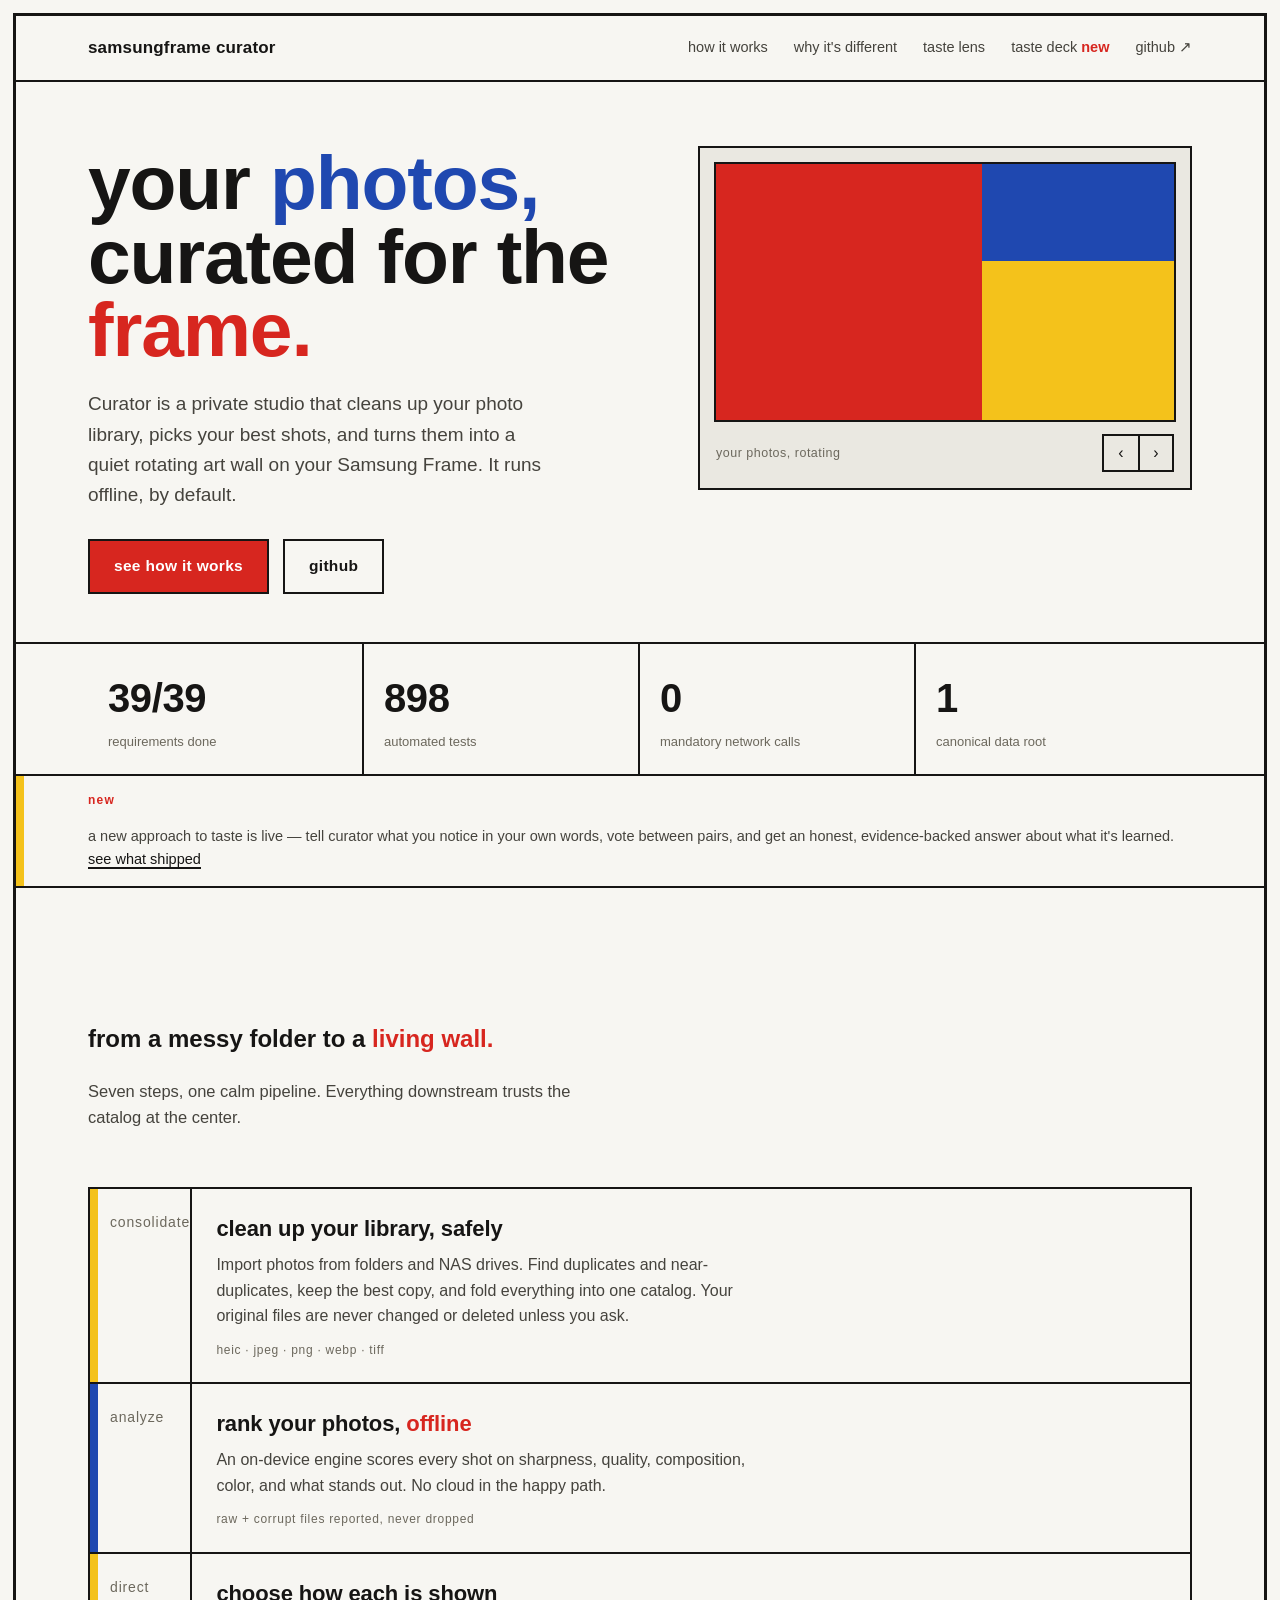
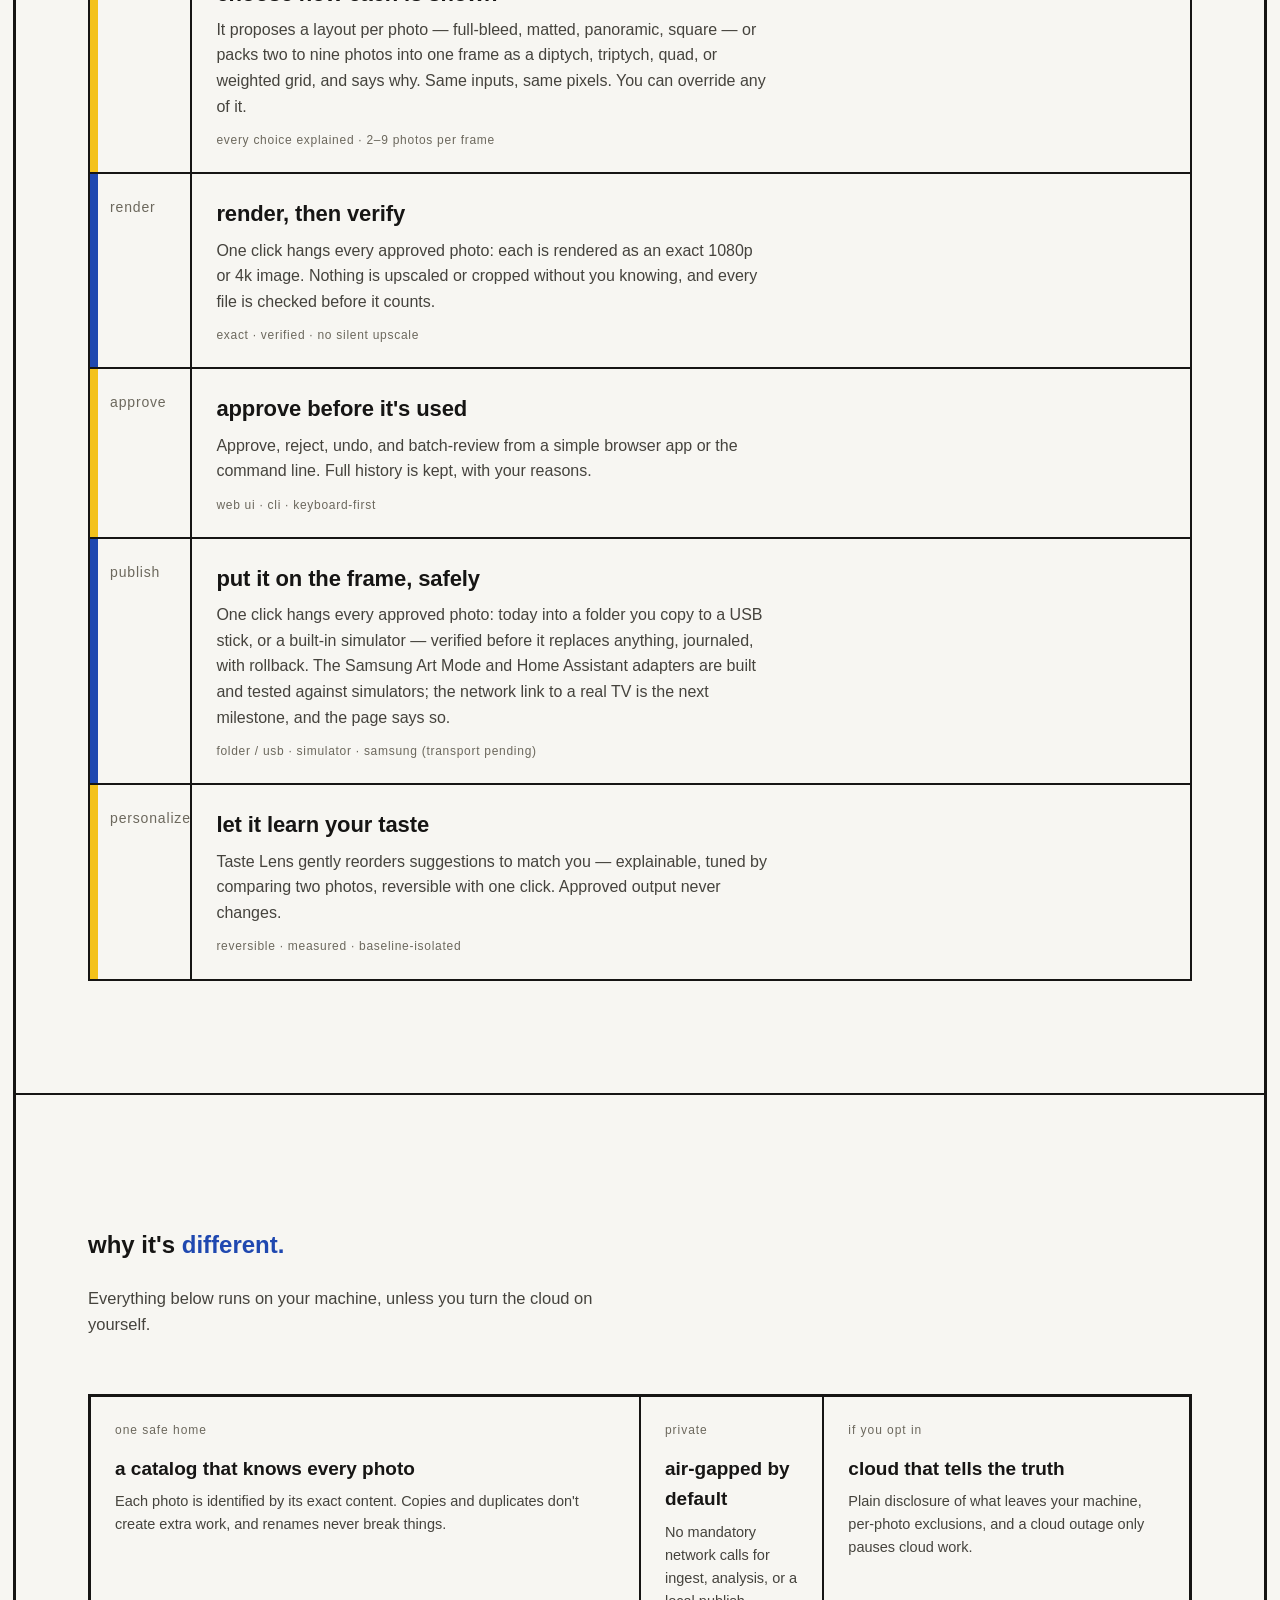
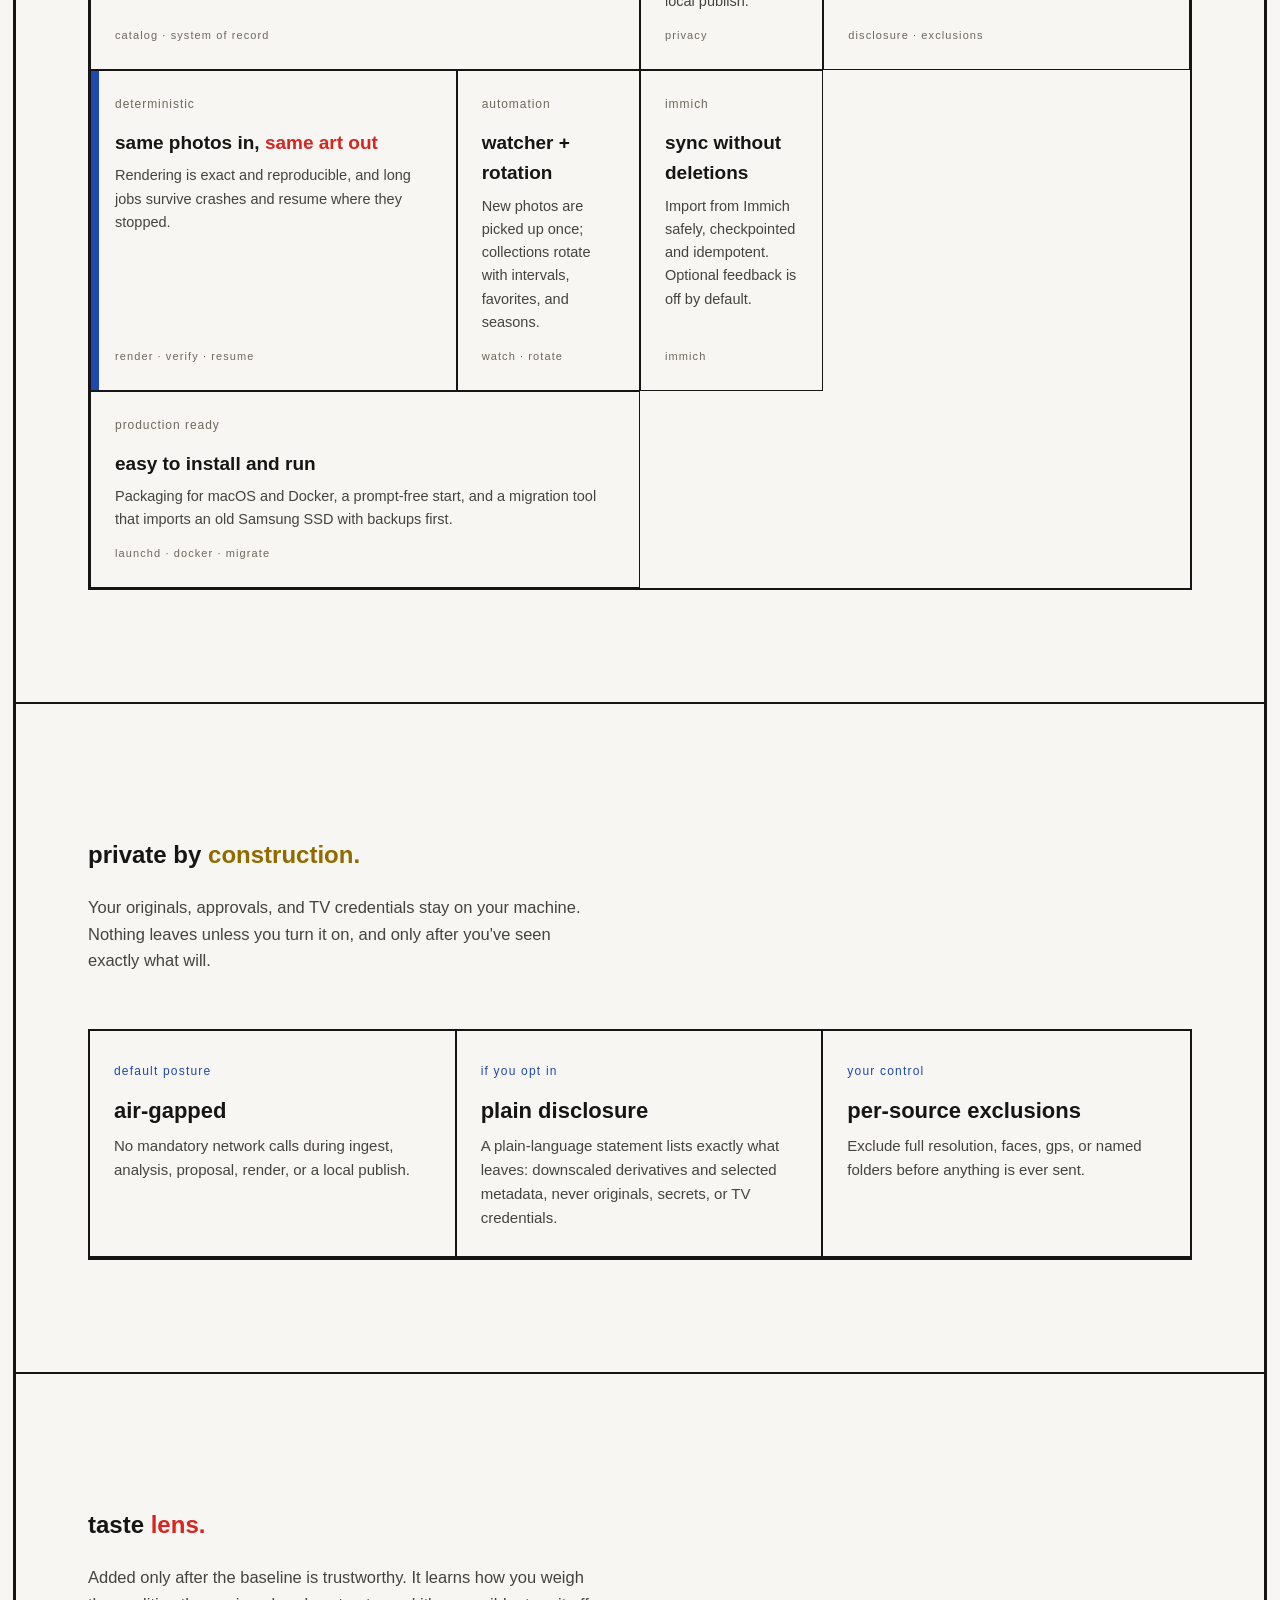
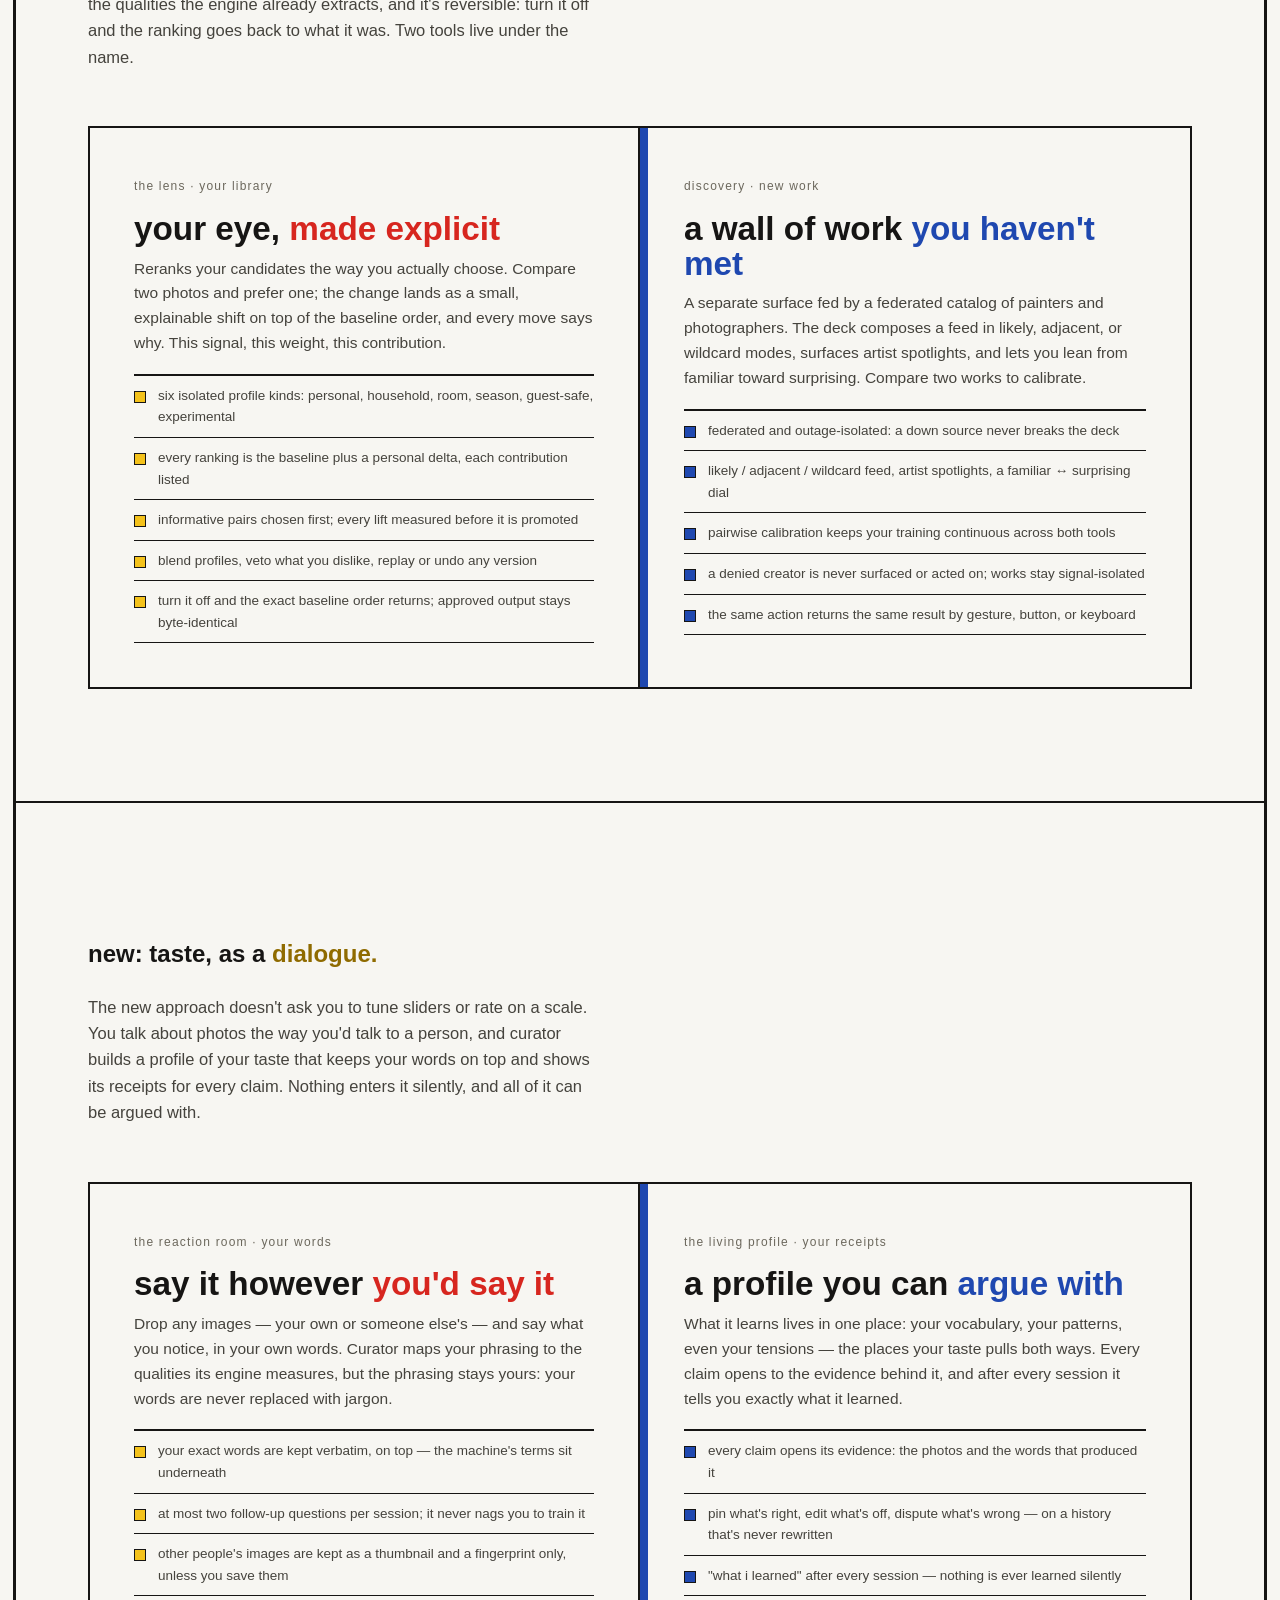
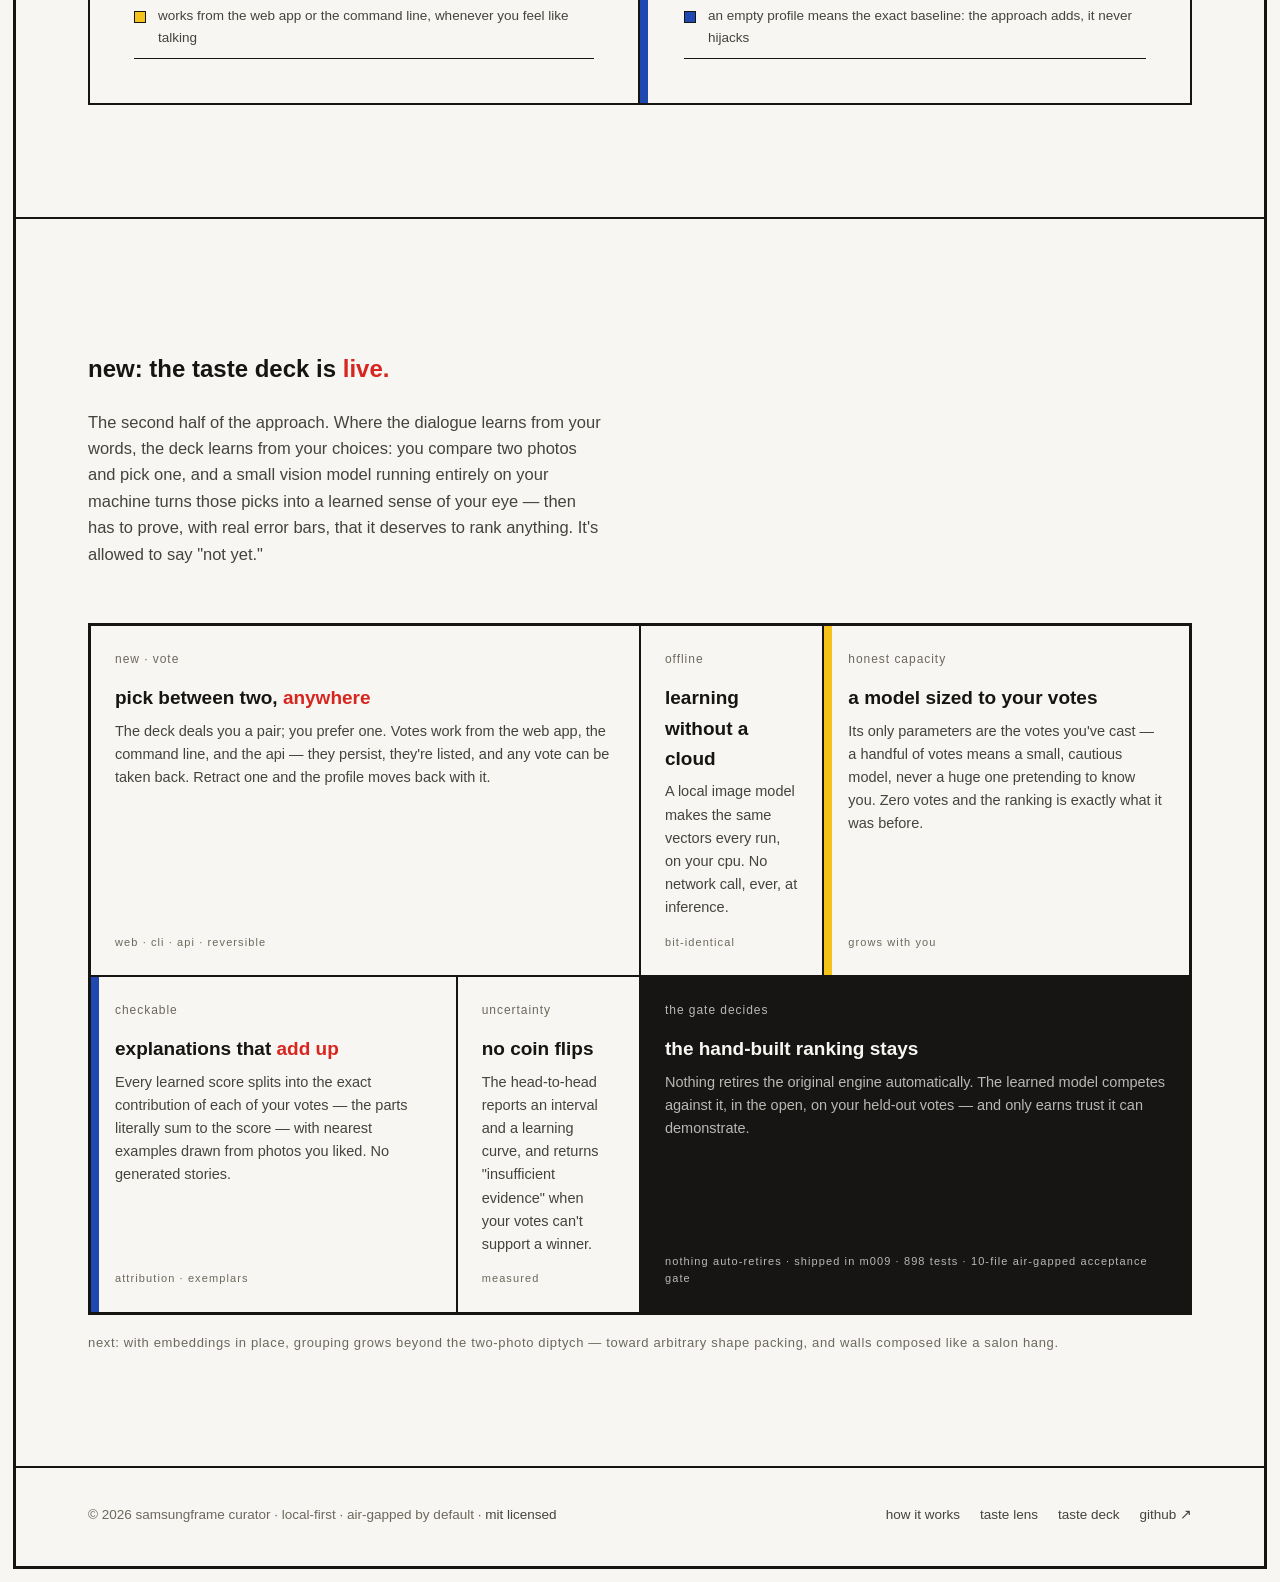
==== commit aae8e9e0: "feat: M011/S03 the 12th acceptance file, and docs that say what publishing does today tests/test_acc" ====
--- a/docs/index.html
+++ b/docs/index.html
@@ -275,9 +275,9 @@
       <div class="step slide"><span class="no">consolidate</span><div class="body"><h3>clean up your library, safely</h3><p>Import photos from folders and NAS drives. Find duplicates and near-duplicates, keep the best copy, and fold everything into one catalog. Your original files are never changed or deleted unless you ask.</p><div class="meta">heic · jpeg · png · webp · tiff</div></div></div>
       <div class="step slide"><span class="no">analyze</span><div class="body"><h3>rank your photos, <em>offline</em></h3><p>An on-device engine scores every shot on sharpness, quality, composition, color, and what stands out. No cloud in the happy path.</p><div class="meta">raw + corrupt files reported, never dropped</div></div></div>
       <div class="step slide"><span class="no">direct</span><div class="body"><h3>choose how each is shown</h3><p>It proposes a layout per photo — full-bleed, matted, panoramic, square — or packs two to nine photos into one frame as a diptych, triptych, quad, or weighted grid, and says why. Same inputs, same pixels. You can override any of it.</p><div class="meta">every choice explained · 2–9 photos per frame</div></div></div>
-      <div class="step slide"><span class="no">render</span><div class="body"><h3>render, then verify</h3><p>One choice produces an exact 1080p or 4k image. Nothing is upscaled or cropped without you knowing, and every file is checked before it counts.</p><div class="meta">exact · verified · no silent upscale</div></div></div>
+      <div class="step slide"><span class="no">render</span><div class="body"><h3>render, then verify</h3><p>One click hangs every approved photo: each is rendered as an exact 1080p or 4k image. Nothing is upscaled or cropped without you knowing, and every file is checked before it counts.</p><div class="meta">exact · verified · no silent upscale</div></div></div>
       <div class="step slide"><span class="no">approve</span><div class="body"><h3>approve before it's used</h3><p>Approve, reject, undo, and batch-review from a simple browser app or the command line. Full history is kept, with your reasons.</p><div class="meta">web ui · cli · keyboard-first</div></div></div>
-      <div class="step slide"><span class="no">publish</span><div class="body"><h3>put it on the frame, safely</h3><p>Send approved art to the frame via Samsung Art Mode or Home Assistant, with backups and rollback if anything goes wrong. A watcher picks up new photos automatically.</p><div class="meta">filesystem · simulator · samsung · home assistant</div></div></div>
+      <div class="step slide"><span class="no">publish</span><div class="body"><h3>put it on the frame, safely</h3><p>One click hangs every approved photo: today into a folder you copy to a USB stick, or a built-in simulator — verified before it replaces anything, journaled, with rollback. The Samsung Art Mode and Home Assistant adapters are built and tested against simulators; the network link to a real TV is the next milestone, and the page says so.</p><div class="meta">folder / usb · simulator · samsung (transport pending)</div></div></div>
       <div class="step slide"><span class="no">personalize</span><div class="body"><h3>let it learn your taste</h3><p>Taste Lens gently reorders suggestions to match you — explainable, tuned by comparing two photos, reversible with one click. Approved output never changes.</p><div class="meta">reversible · measured · baseline-isolated</div></div></div>
     </div>
   </div>
